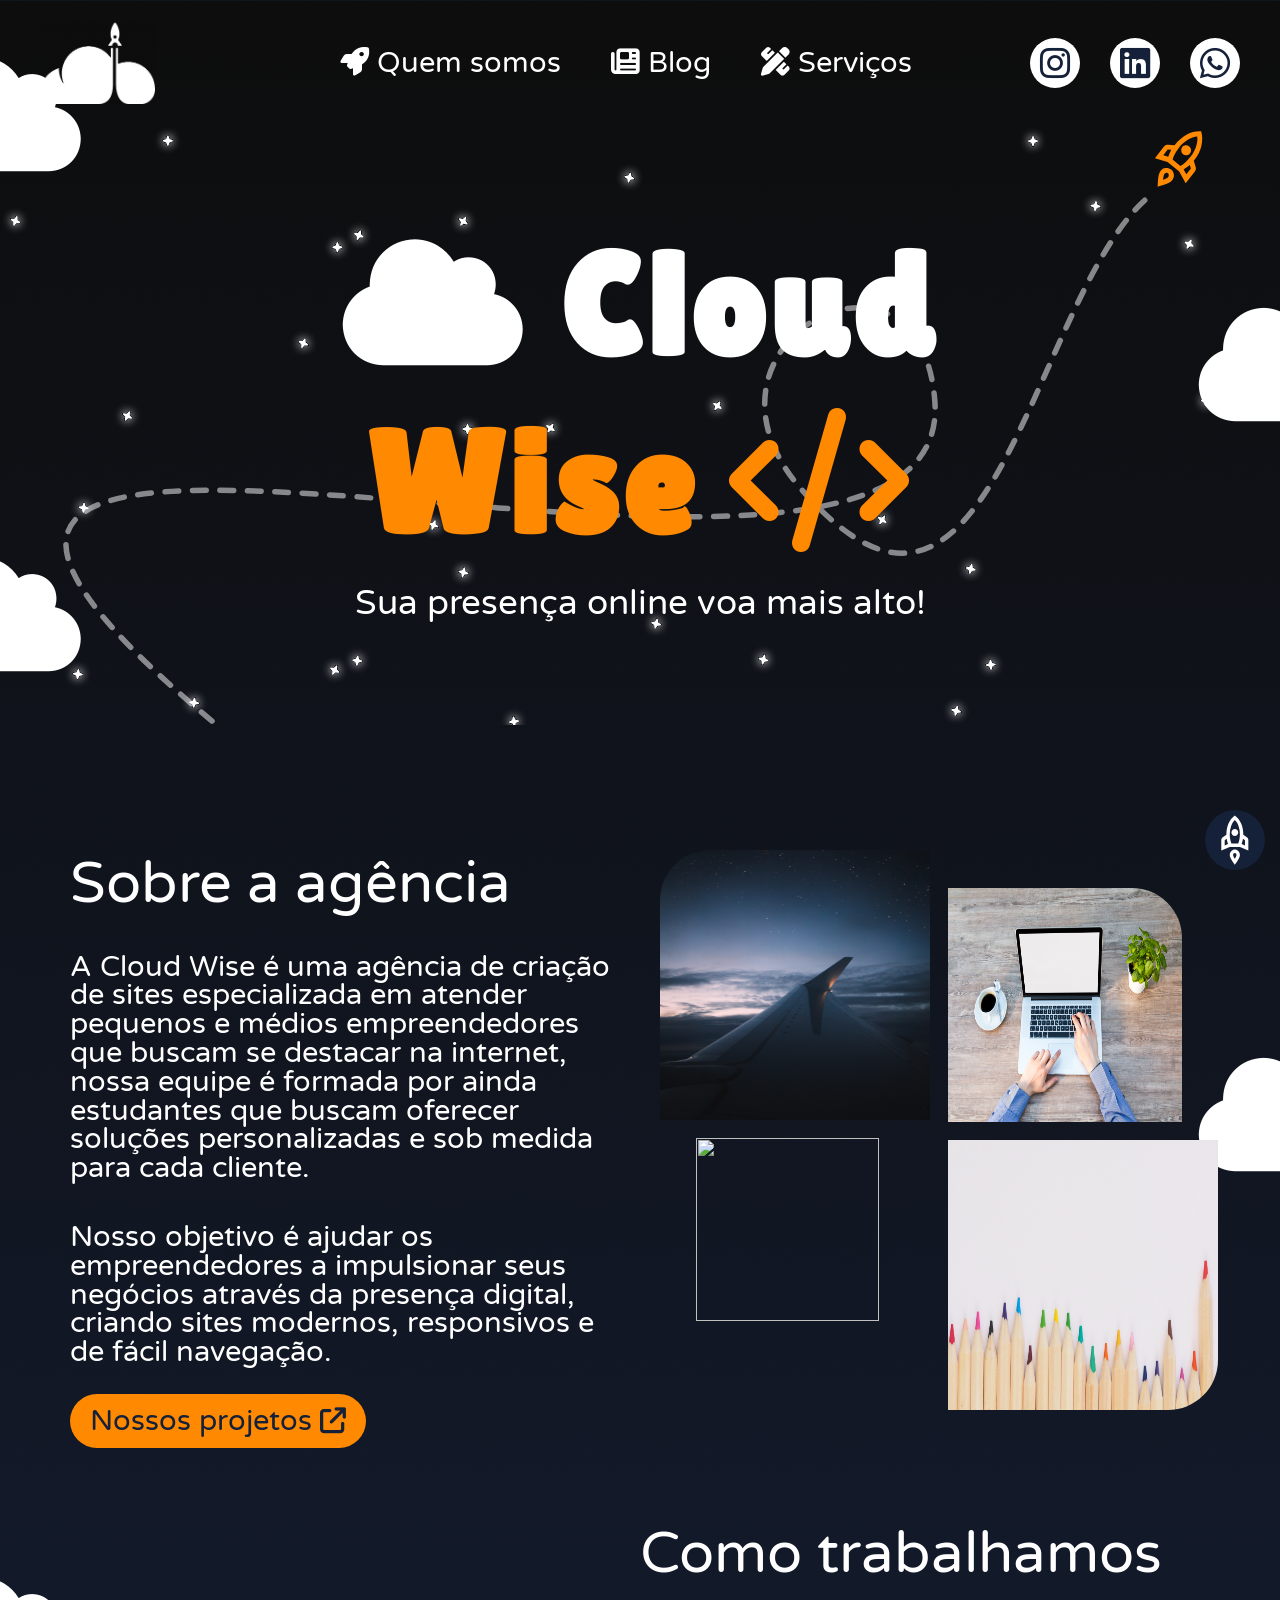
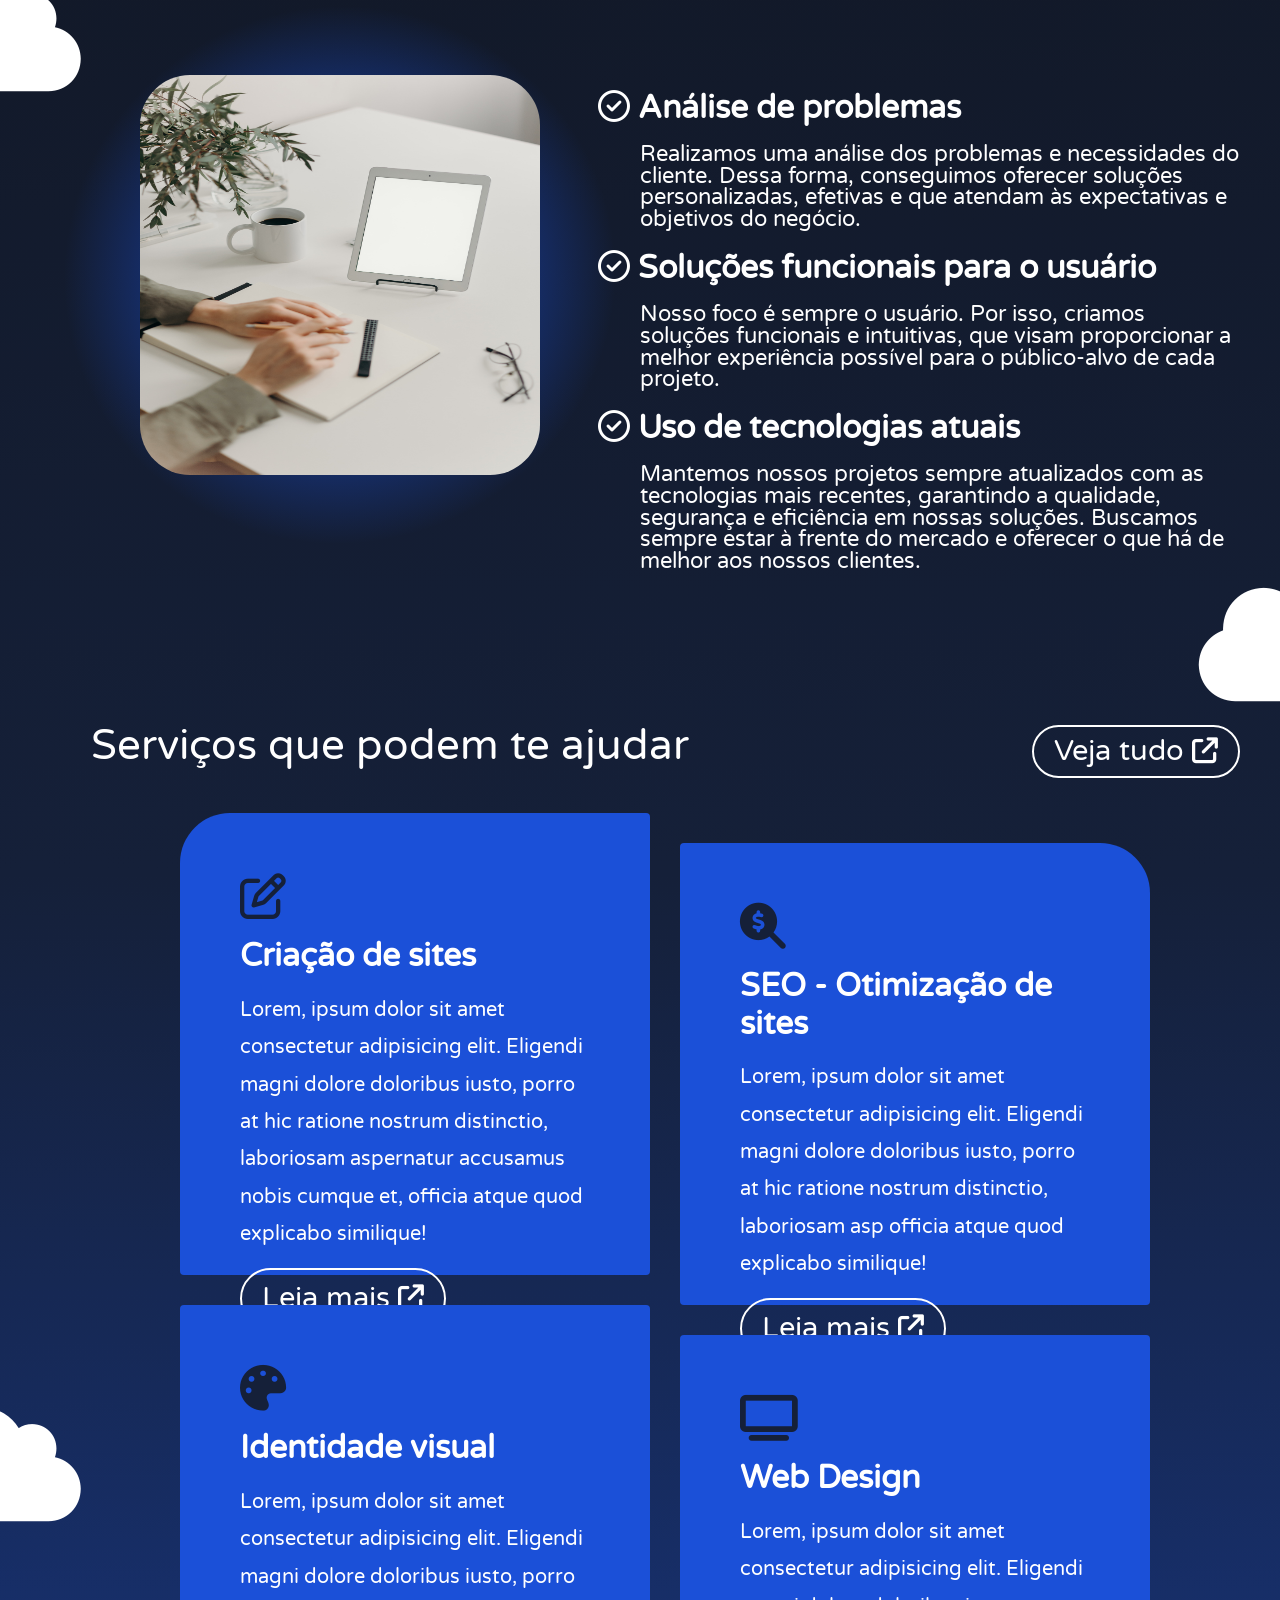
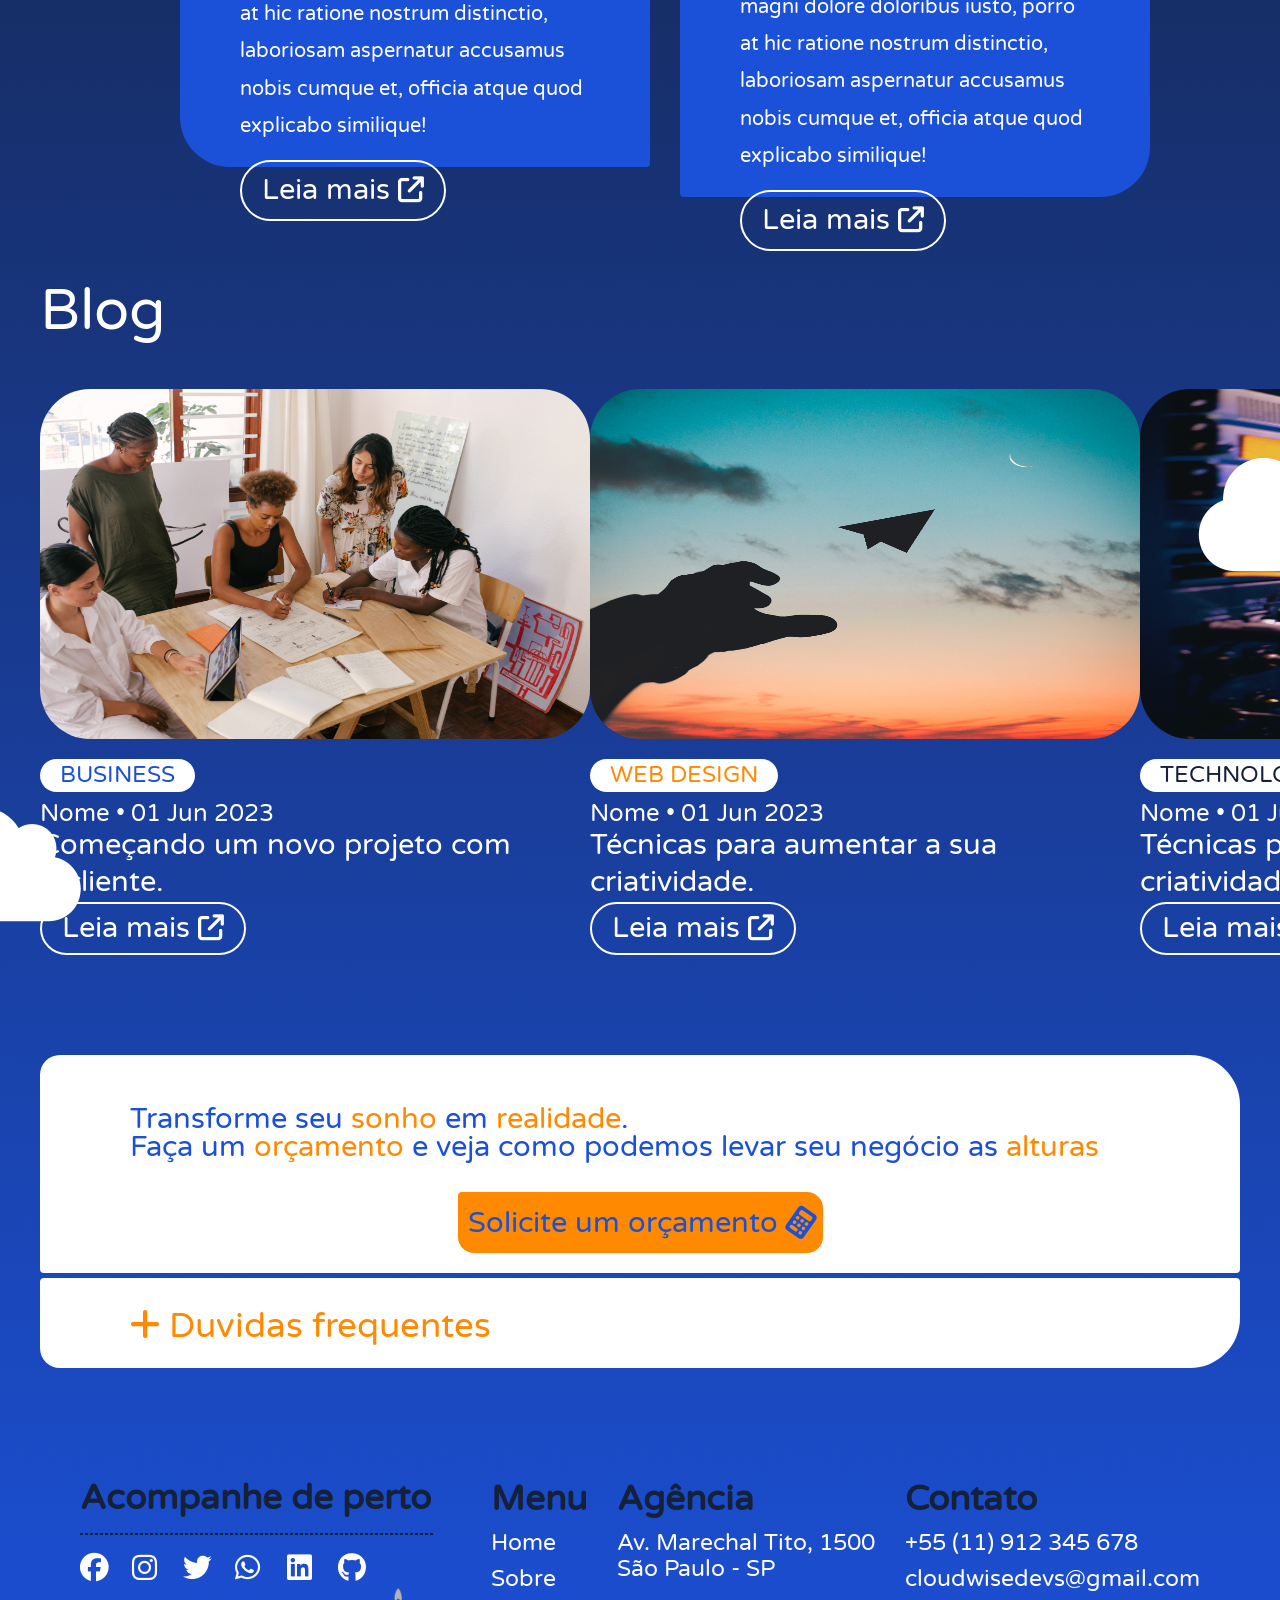
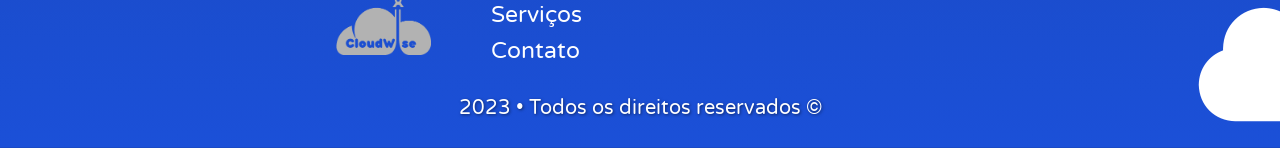
==== agencia-cloud-wise/index.html @ 3a7026c2 "finalizando detalhes 769" ====
<!DOCTYPE html>
<html lang="pt-BR">

<head>
    <meta charset="UTF-8">
    <meta http-equiv="X-UA-Compatible" content="IE=edge">
    <meta name="viewport" content="width=device-width, initial-scale=1.0">
    <!-- STYLES -->
    <link rel="stylesheet" href="styles/reset.css">
    <link rel="stylesheet" href="styles/style.css">
    <!-- ICONS -->
    <link rel="stylesheet" href="https://cdnjs.cloudflare.com/ajax/libs/font-awesome/6.4.0/css/all.min.css"
        integrity="sha512-iecdLmaskl7CVkqkXNQ/ZH/XLlvWZOJyj7Yy7tcenmpD1ypASozpmT/E0iPtmFIB46ZmdtAc9eNBvH0H/ZpiBw=="
        crossorigin="anonymous" referrerpolicy="no-referrer" />

    <!-- SLICK -->
    <script src="https://cdnjs.cloudflare.com/ajax/libs/jquery/3.7.0/jquery.min.js"
        integrity="sha512-3gJwYpMe3QewGELv8k/BX9vcqhryRdzRMxVfq6ngyWXwo03GFEzjsUm8Q7RZcHPHksttq7/GFoxjCVUjkjvPdw=="
        crossorigin="anonymous" referrerpolicy="no-referrer"></script>

    <script src="https://cdnjs.cloudflare.com/ajax/libs/slick-carousel/1.8.1/slick.min.js"
        integrity="sha512-XtmMtDEcNz2j7ekrtHvOVR4iwwaD6o/FUJe6+Zq+HgcCsk3kj4uSQQR8weQ2QVj1o0Pk6PwYLohm206ZzNfubg=="
        crossorigin="anonymous" referrerpolicy="no-referrer"></script>

    <link rel="stylesheet" href="https://cdnjs.cloudflare.com/ajax/libs/slick-carousel/1.8.1/slick-theme.min.css"
        integrity="sha512-17EgCFERpgZKcm0j0fEq1YCJuyAWdz9KUtv1EjVuaOz8pDnh/0nZxmU6BBXwaaxqoi9PQXnRWqlcDB027hgv9A=="
        crossorigin="anonymous" referrerpolicy="no-referrer" />

    <link rel="stylesheet" href="https://cdnjs.cloudflare.com/ajax/libs/slick-carousel/1.8.1/slick.min.css"
        integrity="sha512-yHknP1/AwR+yx26cB1y0cjvQUMvEa2PFzt1c9LlS4pRQ5NOTZFWbhBig+X9G9eYW/8m0/4OXNx8pxJ6z57x0dw=="
        crossorigin="anonymous" referrerpolicy="no-referrer" />
    <link rel="shortcut icon" href="../agencia-cloud-wise/assets/logos/favicon.ico" type="image/x-icon">
    <title>Cloud Wise</title>
</head>

<body>
    <header>
        <h1>
            <a href="index.html">Cloud Wise</a>
        </h1>
        <button class="btn-open">
            <i class="fa-solid fa-bars"></i>
        </button>
        <nav>
            <button class="btn-close">
                <i class="fa-solid fa-xmark"></i>
            </button>
            <ul class="categorias">
                <li><a href="#"><i class="fa-solid fa-rocket"></i> Quem somos</a></li>
                <li><a href="#"><i class="fa-solid fa-newspaper"></i> Blog</a></li>
                <li><a href="#"><i class="fa-solid fa-pen-ruler"></i> Serviços</a></li>
            </ul>
        <ul class="redes">
            <li><a href="#"><i class="fa-brands fa-instagram"></i></a></li>
            <li><a href="#"><i class="fa-brands fa-linkedin"></i></a></li>
            <li><a href="#"><i class="fa-brands fa-whatsapp"></i></a></li>
        </ul>
    </nav>

    </header>

    <main>
        <div class="nuvens">
            <i class="fa-solid fa-cloud nuvem_1"></i>
            <i class="fa-solid fa-cloud nuvem_2"></i>
            <i class="fa-solid fa-cloud nuvem_3"></i>
            <i class="fa-solid fa-cloud nuvem_4"></i>
            <i class="fa-solid fa-cloud nuvem_5"></i>
            <i class="fa-solid fa-cloud nuvem_6"></i>
            <i class="fa-solid fa-cloud nuvem_7"></i>
            <i class="fa-solid fa-cloud nuvem_8"></i>
            <i class="fa-solid fa-cloud nuvem_9"></i>
            <i class="fa-solid fa-cloud nuvem_10"></i>
        </div>

        <div class="banner-bg">
            <div class="trilha">
                <section class="banner">
                    <span class="cloud"><i class="fa-solid fa-cloud"></i> Cloud</span>
                    <span class="wise">Wise <i class="fa-solid fa-code"></i></span>
                    <p>Sua presença online voa mais alto!</p>
                </section>
            </div>
        </div>

        <section class="sobre">
            <div class="sobre__txt">
                <h2>Sobre a agência</h2>
                <p>
                    A Cloud Wise é uma agência de criação de sites especializada em atender pequenos e médios
                    empreendedores
                    que buscam se destacar na internet, nossa equipe é formada por ainda estudantes que buscam oferecer
                    soluções personalizadas e sob medida para cada cliente.
                </p>
                <p>
                    Nosso objetivo é ajudar os empreendedores a impulsionar seus negócios através da presença digital,
                    criando sites modernos, responsivos e de fácil navegação.
                </p>
                <a href="#" class="btn">Nossos projetos <i class="fa-solid fa-arrow-up-right-from-square"></i></a>
            </div>
            <div class="sobre__imgs">
                <img src="assets/img/sobre-1.jpg">
                <img src="assets/img/sobre-5.jpg">
                <img src="assets/img/sobre-3.jpg">
                <img src="assets/img/sobre-6.jpg">
            </div>
        </section>

        <section class="como">
            <div class="como__img">
                <img src="assets/img/como-1.jpg">
            </div>
            <div class="como__txt">
                <h2>Como trabalhamos</h2>
                <ul>
                    <li>
                        <h3><i class="fa-regular fa-circle-check"></i> Análise de problemas</h3>
                        <p>Realizamos uma análise dos problemas e necessidades do cliente. Dessa forma, conseguimos
                            oferecer soluções personalizadas, efetivas e que atendam às expectativas e objetivos do
                            negócio.</p>
                        </i>
                    </li>
                    <li>
                        <h3><i class="fa-regular fa-circle-check"></i> Soluções funcionais para o usuário</h3>
                        <p>Nosso foco é sempre o usuário. Por isso, criamos soluções funcionais e intuitivas, que visam
                            proporcionar a melhor experiência possível para o público-alvo de cada projeto.</p>
                    </li>
                    <li>
                        <h3><i class="fa-regular fa-circle-check"></i> Uso de tecnologias atuais</h3>
                        <p>
                            Mantemos nossos projetos sempre atualizados com as tecnologias mais recentes, garantindo a
                            qualidade, segurança e eficiência em nossas soluções. Buscamos sempre estar à frente do
                            mercado e oferecer o que há de melhor aos nossos clientes.
                        </p>
                    </li>
                </ul>
            </div>
        </section>

        <section class="servicos">
            <h2>Serviços que podem te ajudar</h2>
            <a href="#" class="btn-white svc-btn">Veja tudo <i class="fa-solid fa-arrow-up-right-from-square"></i></a>
            <div class="cards">
                <div class="card-1">
                    <span><i class="fa-regular fa-pen-to-square"></i></span>
                    <h3>Criação de sites</h3>
                    <p>Lorem, ipsum dolor sit amet consectetur adipisicing elit. Eligendi magni dolore doloribus iusto,
                        porro at hic ratione nostrum distinctio, laboriosam aspernatur accusamus nobis cumque et,
                        officia atque quod explicabo similique!</p>
                    <a href="#" class="btn-white">Leia mais <i class="fa-solid fa-arrow-up-right-from-square"></i></a>
                </div>
                <div class="card-2">
                    <span><i class="fa-solid fa-magnifying-glass-dollar"></i></span>
                    <h3>SEO - Otimização de sites</h3>
                    <p>Lorem, ipsum dolor sit amet consectetur adipisicing elit. Eligendi magni dolore doloribus iusto,
                        porro at hic ratione nostrum distinctio, laboriosam asp
                        officia atque quod explicabo similique!</p>
                    <a href="#" class="btn-white">Leia mais <i class="fa-solid fa-arrow-up-right-from-square"></i></a>
                </div>
                <div class="card-3">
                    <span><i class="fa-solid fa-palette"></i></span>
                    <h3>Identidade visual</h3>
                    <p>Lorem, ipsum dolor sit amet consectetur adipisicing elit. Eligendi magni dolore doloribus iusto,
                        porro at hic ratione nostrum distinctio, laboriosam aspernatur accusamus nobis cumque et,
                        officia atque quod explicabo similique!</p>
                    <a href="#" class="btn-white">Leia mais <i class="fa-solid fa-arrow-up-right-from-square"></i></a>
                </div>
                <div class="card-4">
                    <span><i class="fa-solid fa-tv"></i></span>
                    <h3>Web Design</h3>
                    <p>Lorem, ipsum dolor sit amet consectetur adipisicing elit. Eligendi magni dolore doloribus iusto,
                        porro at hic ratione nostrum distinctio, laboriosam aspernatur accusamus nobis cumque et,
                        officia atque quod explicabo similique!</p>
                    <a href="#" class="btn-white">Leia mais <i class="fa-solid fa-arrow-up-right-from-square"></i></a>
                </div>
            </div>
        </section>

        <section class="servicos__tab">
            <div class="heade-svc">
                <h2>Serviços que podem te ajudar</h2>
                <a href="#" class="btn-white svc-btn">Veja tudo <i class="fa-solid fa-arrow-up-right-from-square"></i></a>
            </div>
            <div class="cards__tab">
                <div class="card-1">
                    <span><i class="fa-regular fa-pen-to-square"></i></span>
                    <h3>Criação de sites</h3>
                    <p>Lorem, ipsum dolor sit amet consectetur adipisicing elit. Eligendi magni dolore doloribus iusto,
                        porro at hic ratione nostrum distinctio, laboriosam aspernatur accusamus nobis cumque et,
                        officia atque quod explicabo similique!</p>
                    <a href="#" class="btn-white">Leia mais <i class="fa-solid fa-arrow-up-right-from-square"></i></a>
                </div>
                <div class="card-2">
                    <span><i class="fa-solid fa-magnifying-glass-dollar"></i></span>
                    <h3>SEO - Otimização de sites</h3>
                    <p>Lorem, ipsum dolor sit amet consectetur adipisicing elit. Eligendi magni dolore doloribus iusto,
                        porro at hic ratione nostrum distinctio, laboriosam asp
                        officia atque quod explicabo similique!</p>
                    <a href="#" class="btn-white">Leia mais <i class="fa-solid fa-arrow-up-right-from-square"></i></a>
                </div>
                <div class="card-3">
                    <span><i class="fa-solid fa-palette"></i></span>
                    <h3>Identidade visual</h3>
                    <p>Lorem, ipsum dolor sit amet consectetur adipisicing elit. Eligendi magni dolore doloribus iusto,
                        porro at hic ratione nostrum distinctio, laboriosam aspernatur accusamus nobis cumque et,
                        officia atque quod explicabo similique!</p>
                    <a href="#" class="btn-white">Leia mais <i class="fa-solid fa-arrow-up-right-from-square"></i></a>
                </div>
                <div class="card-4">
                    <span><i class="fa-solid fa-tv"></i></span>
                    <h3>Web Design</h3>
                    <p>Lorem, ipsum dolor sit amet consectetur adipisicing elit. Eligendi magni dolore doloribus iusto,
                        porro at hic ratione nostrum distinctio, laboriosam aspernatur accusamus nobis cumque et,
                        officia atque quod explicabo similique!</p>
                    <a href="#" class="btn-white">Leia mais <i class="fa-solid fa-arrow-up-right-from-square"></i></a>
                </div>
            </div>
        </section> 

        <section class="blog">
            <h2>Blog</h2>
            <div class="blogs">
                <div class="blog-1">
                    <img src="assets/img/blog-1-briefing.jpg">
                    <span class="blog__tag">Business</span>
                    <h3>Nome &#x2022; 01 Jun 2023</h3>
                    <p>Começando um novo projeto com o cliente.</p>
                    <a href="#" class="btn-white">Leia mais <i class="fa-solid fa-arrow-up-right-from-square"></i></a>
                </div>
                <div class="blog-2">
                    <img src="assets/img/blog-2-criatividade.jpg">
                    <span class="blog__tag">Web Design</span>
                    <h3>Nome &#x2022; 01 Jun 2023</h3>
                    <p>Técnicas para aumentar a sua criatividade.</p>
                    <a href="#" class="btn-white">Leia mais <i class="fa-solid fa-arrow-up-right-from-square"></i></a>
                </div>
                <div class="blog-3">
                    <img src="assets/img/blog-3-servidores.jpg">
                    <span class="blog__tag">Technology</span>
                    <h3>Nome &#x2022; 01 Jun 2023</h3>
                    <p>Técnicas para aumentar a sua criatividade.</p>
                    <a href="#" class="btn-white">Leia mais <i class="fa-solid fa-arrow-up-right-from-square"></i></a>
                </div>
            </div>
        </section>

        <section class="orcamento">
            <p>
                Transforme seu <strong>sonho</strong> em <strong>realidade</strong>.
                <br>
                Faça um <strong>orçamento</strong> e veja como podemos levar seu negócio as <strong>alturas</strong>
            </p>
            <a href="#">Solicite um orçamento <i class="fa-solid fa-calculator"></i></a>
        </section>

        <section class="duvidas">
            <p><i class="fa-solid fa-plus"></i> Duvidas frequentes</p>
        </section>

        <div class="voltar" onclick="window.scroll(0, 0)">
            <img src="assets/itens/rkt.svg" alt="voltar ao inicio">
        </div>
    </main>

    <footer>
        <div class="rodape">
            <div class="acompanhe">
                <h2>Acompanhe de perto</h2>
                <hr>
                <ul>
                    <li><a href="#"><i class="fa-brands fa-facebook"></i></a></li>
                    <li><a href="#"><i class="fa-brands fa-instagram"></i></a></li>
                    <li><a href="#"><i class="fa-brands fa-twitter"></i></a></li>
                    <li><a href="#"><i class="fa-brands fa-whatsapp"></i></a></li>
                    <li><a href="#"><i class="fa-brands fa-linkedin"></i></a></li>
                    <li><a href="#"><i class="fa-brands fa-github"></i></a></li>
                </ul>
                <img src="assets/logos/logo-branco.png" alt="Cloud Wise">
            </div>
            <div class="menu">
                <ul>
                    <h3>Menu</h3>
                    <li><a href="#">Home</a></li>
                    <li><a href="#">Sobre</a></li>
                    <li><a href="#">Serviços</a></li>
                    <li><a href="#">Contato</a></li>
                </ul>
                <ul>
                    <h3>Agência</h3>
                    <address>
                        <a href="https://goo.gl/maps/nWsuFA5Y4YdWxJb57?coh=178573&entry=tt" target="_blank">
                            Av. Marechal Tito, 1500
                            <br>
                            São Paulo - SP
                        </a>
                    </address>
                </ul>
                <ul>
                    <h3>Contato</h3>
                    <a href="#" target="_blank">+55 (11) 912 345 678</a>
                    <a href="#" target="_blank">cloudwisedevs@gmail.com</a>
                </ul>
            </div>
        </div>

        <div class="direito">
            <p>2023 &#x2022; Todos os direitos reservados &COPY;</p>
        </div>
    </footer>
    <script src="js/script.js"></script>
</body>

</html>
---- agencia-cloud-wise/styles/style.css ----
@import url("https://fonts.googleapis.com/css2?family=Lilita+One&family=Varela+Round&display=swap");
:root {
  --azul-1: #1B50D8;
  --azul-2: #152039;
  --laranja-1: #FF8900;
  --preto-1: #0D0D0D;
  --preto-2: #171717;
  --branco-1: #FFFFFF;
  --branco-2: #F2F2F2;
  --destaque: "Lilita One", cursive;
  --padrao: "Varela Round", sans-serif;
  --size: 1.8rem;
  --suave: .5s ease;
}

@-webkit-keyframes pulse {
  50% {
    background-color: var(--laranja-1);
  }
}

@keyframes pulse {
  50% {
    background-color: var(--laranja-1);
  }
}
@-webkit-keyframes wiggle {
  0%, 80%, 100% {
    transform: rotate(35deg);
  }
  85% {
    transform: rotate(45deg);
  }
  95% {
    transform: rotate(25deg);
  }
}
@keyframes wiggle {
  0%, 80%, 100% {
    transform: rotate(35deg);
  }
  85% {
    transform: rotate(45deg);
  }
  95% {
    transform: rotate(25deg);
  }
}
@-webkit-keyframes pisca {
  50% {
    color: white;
  }
}
@keyframes pisca {
  50% {
    color: white;
  }
}
@-webkit-keyframes pisca2 {
  50% {
    color: var(--laranja-1);
    font-size: calc(var(--size) * 1.1);
    text-shadow: 0 0 4px rgba(0, 0, 0, 0.5);
  }
}
@keyframes pisca2 {
  50% {
    color: var(--laranja-1);
    font-size: calc(var(--size) * 1.1);
    text-shadow: 0 0 4px rgba(0, 0, 0, 0.5);
  }
}
@-webkit-keyframes float {
  0%, 100% {
    transform: translateY(3%);
  }
  50% {
    transform: translateY(-3%);
  }
}
@keyframes float {
  0%, 100% {
    transform: translateY(3%);
  }
  50% {
    transform: translateY(-3%);
  }
}
html {
  scroll-behavior: smooth;
}

body {
  background: linear-gradient(to bottom, var(--preto-1), var(--azul-2), var(--azul-1));
  color: var(--branco-1);
  font-size: var(--size);
  font-family: var(--padrao);
  cursor: default;
  overflow-x: hidden;
}

body::-webkit-scrollbar {
  width: 8px;
}

body::-webkit-scrollbar-track {
  background: linear-gradient(to bottom, var(--preto-2), var(--azul-2), var(--azul-1));
}

body::-webkit-scrollbar-thumb {
  background: var(--laranja-1);
  border-radius: 16px;
}

.btn {
  background-color: var(--laranja-1);
  border-radius: 34px;
  padding: 10px 20px;
  text-decoration: none;
  color: var(--azul-2);
  transition: var(--suave);
}
.btn:hover {
  text-shadow: 1px 1px 3px rgba(0, 0, 0, 0.5);
}
.btn i {
  font-size: calc(var(--size) * 0.9);
}

.btn-white {
  background: transparent;
  border-radius: 34px;
  padding: 10px 20px;
  color: var(--branco-1);
  text-decoration: none;
  transition: var(--suave);
  border: 2px solid var(--branco-1);
}
.btn-white:hover {
  text-shadow: 1px 1px 3px rgba(0, 0, 0, 0.5);
  background-color: var(--laranja-1);
  color: var(--azul-2);
  border-color: var(--laranja-1);
}
.btn-white i {
  font-size: calc(var(--size) * 0.9);
}

.btn-open,
.btn-close {
  display: none;
  height: 50px;
  width: 50px;
  background: none;
  border: none;
  transition: var(--suave);
}
.btn-open:hover i,
.btn-close:hover i {
  filter: brightness(120%);
  cursor: pointer;
}
.btn-open i,
.btn-close i {
  font-size: calc(var(--size) * 1.5);
  color: var(--laranja-1);
}

h2 {
  position: relative;
  text-decoration: none;
  font-size: calc(var(--size) * 2);
  align-self: flex-start;
}
h2::before {
  content: "";
  position: absolute;
  width: 100%;
  height: 4px;
  bottom: -10px;
  background-color: currentColor;
  visibility: hidden;
  transform: scaleX(0);
  transition: transform 300ms cubic-bezier(0.57, -0.02, 0.31, 0.71);
}
h2:hover:before {
  visibility: visible;
  transform: scaleX(1);
  transform-origin: left;
  color: currentColor;
}

section {
  margin: 100px auto;
}

header {
  max-width: 1200px;
  margin: auto;
  display: flex;
  justify-content: space-between;
  align-items: center;
  margin: 20px auto;
  height: 85px;
}
header input {
  display: none;
}
header h1 {
  background: url(../assets/logos/logo-vazio.png) no-repeat center center;
  background-size: contain;
  height: 85px;
  width: 115px;
  display: flex;
  align-items: center;
  justify-content: center;
  font-size: calc(var(--size) * 1.2);
}
header h1 a {
  color: transparent;
}
header nav {
  display: flex;
  justify-content: space-between;
  width: 75%;
}
header .categorias {
  display: flex;
  align-items: center;
  gap: 50px;
}
header .categorias a {
  position: relative;
  color: white;
  text-decoration: none;
}
header .categorias a:hover > .fa-solid {
  color: var(--laranja-1);
}
header .categorias a::before {
  content: "";
  position: absolute;
  width: 120%;
  height: 4px;
  bottom: -10px;
  left: -10%;
  background-color: var(--laranja-1);
  visibility: hidden;
  transform: scaleX(0);
  transition: transform 300ms cubic-bezier(0.57, -0.02, 0.31, 0.71);
}
header .categorias a:hover:before {
  visibility: visible;
  transform: scaleX(1);
  transform-origin: left;
  color: currentColor;
}
header .categorias a i {
  transition: 0.3s ease;
}
header .redes {
  display: flex;
  align-items: center;
  gap: 30px;
}
header .redes li {
  background-color: var(--branco-1);
  height: 50px;
  width: 50px;
  display: grid;
  place-items: center;
  border-radius: 50%;
  cursor: pointer;
}
header .redes li:hover i {
  color: var(--laranja-1);
  text-shadow: 2px 2px 4px rgba(0, 0, 0, 0.8);
}
header .redes li i {
  color: var(--azul-2);
  font-size: calc(var(--size) * 1.2);
  transition: 0.3s ease;
  margin-top: 2px;
}
header .redes li:nth-child(3) {
  -webkit-animation: pulse 2.5s infinite;
          animation: pulse 2.5s infinite;
}
header .redes li:nth-child(3):hover {
  -webkit-animation: none;
          animation: none;
  background-color: var(--laranja-1);
}
header .redes li:nth-child(3):hover i {
  color: var(--azul-1);
}

main .nuvens i {
  font-size: calc(var(--size) * 4.5);
  position: absolute;
  transition: 0.3s ease;
  transform: translateX(-50%);
}
main .nuvens i:hover {
  text-shadow: 0 0 10px white;
}
main .nuvens .nuvem_1 {
  left: 0%;
  top: 50px;
}
main .nuvens .nuvem_2 {
  left: 100%;
  top: 300px;
}
main .nuvens .nuvem_3 {
  left: 0%;
  top: 550px;
}
main .nuvens .nuvem_4 {
  left: 100%;
  top: 1050px;
}
main .nuvens .nuvem_5 {
  left: 0%;
  top: 1570px;
}
main .nuvens .nuvem_6 {
  left: 100%;
  top: 2180px;
}
main .nuvens .nuvem_7 {
  left: 0%;
  top: 3000px;
}
main .nuvens .nuvem_8 {
  left: 100%;
  top: 3650px;
}
main .nuvens .nuvem_9 {
  left: 0%;
  top: 4000px;
}
main .nuvens .nuvem_10 {
  left: 100%;
  top: 4800px;
}
main .banner-bg {
  z-index: 1;
  background: url(../assets/itens/estrelas.svg) repeat;
  background-size: contain 100vw;
}
main .banner-bg .trilha {
  background: url(../assets/itens/trilha.svg) no-repeat;
  background-size: 100% 100%;
  background-position: -6px;
}
main .banner-bg .trilha .banner {
  display: flex;
  flex-direction: column;
  justify-content: center;
  align-items: center;
  cursor: default;
  height: 600px;
  margin: auto;
}
main .banner-bg .trilha .banner .cloud {
  color: var(--branco-1);
}
main .banner-bg .trilha .banner .cloud i {
  transition: 0.3s ease;
}
main .banner-bg .trilha .banner .cloud i:hover {
  text-shadow: 0 0 10px white;
}
main .banner-bg .trilha .banner .wise {
  color: var(--laranja-1);
  margin: 30px auto;
}
main .banner-bg .trilha .banner span {
  font-size: calc(var(--size) * 5);
  font-weight: 900;
  font-family: var(--destaque);
  letter-spacing: 5px;
}
main .banner-bg .trilha .banner p {
  font-size: calc(var(--size) * 1.2);
}
main .sobre {
  max-width: 1200px;
  display: grid;
  grid-template-columns: repeat(2, 50%);
  grid-template-rows: 600px;
}
main .sobre .sobre__txt {
  padding: 30px;
  cursor: default;
}
main .sobre .sobre__txt p {
  margin: 40px auto;
}
main .sobre .sobre__imgs {
  display: grid;
  grid-template-columns: repeat(2, 50%);
  grid-template-rows: repeat(2, 50%);
}
main .sobre .sobre__imgs img {
  margin: auto;
}
main .sobre .sobre__imgs img:nth-child(1) {
  border-radius: 50px 0 0 0;
  width: 90%;
  height: 90%;
  transform: translate(5px, 10px);
}
main .sobre .sobre__imgs img:nth-child(2) {
  border-radius: 0 50px 0 0;
  width: 78%;
  height: 78%;
  transform: translate(-25px, 30px);
}
main .sobre .sobre__imgs img:nth-child(3) {
  border-radius: 0 0 0 50px;
  width: 78%;
  height: 78%;
  transform: translate(23px, -20px);
}
main .sobre .sobre__imgs img:nth-child(4) {
  border-radius: 0 0 50px 0;
  width: 90%;
  height: 90%;
  transform: translate(-7px, 0);
}
main .como {
  max-width: 1200px;
  display: grid;
  grid-template-columns: repeat(2, 50%);
  grid-template-rows: 700px;
}
main .como .como__img {
  display: grid;
  place-items: center;
  background: url(../assets/itens/sombra.svg) no-repeat;
  background-size: 100% 100%;
  background-position: -20% 50%;
}
main .como .como__img img {
  border-radius: 50px;
  width: 400px;
  height: 400px;
}
main .como .como__txt {
  display: grid;
  align-items: flex-end;
}
main .como .como__txt ul {
  margin: auto;
}
main .como .como__txt li:hover i {
  color: var(--laranja-1);
}
main .como .como__txt h3 {
  font-weight: bold;
  font-size: calc(var(--size) * 1.1);
  transform: translateX(-7%);
  margin-top: 10px;
}
main .como .como__txt h3 i {
  transition: var(--suave);
}
main .como .como__txt p {
  margin: 20px auto;
  font-size: calc(var(--size) * 0.75);
}
main .servicos {
  max-width: 1200px;
  margin: auto;
  display: grid;
  place-items: center;
  gap: 50px;
  grid-template-columns: repeat(2, 50%);
  grid-template-rows: repeat(2, auto);
  grid-template-areas: "h2 btn" "cards cards";
}
main .servicos h2 {
  font-size: calc(var(--size) * 1.47);
  grid-area: h2;
  transform: translateX(50px);
}
main .servicos .svc-btn {
  grid-area: btn;
  place-self: end;
  align-self: center;
  transform: translateX(-50px);
}
main .servicos .btn-white {
  align-self: flex-start;
}
main .servicos .cards {
  display: grid;
  grid-area: cards;
  grid-template-areas: "card1 card2" "card3 card4";
  gap: 30px;
}
main .servicos .cards div {
  height: 38vh;
  width: 350px;
  padding: 60px;
  background: var(--azul-1);
  display: flex;
  flex-direction: column;
  justify-content: space-evenly;
  align-items: flex-start;
  gap: 15px;
  line-height: calc(var(--size) * 1.3);
  -webkit-animation: float 9s ease infinite;
          animation: float 9s ease infinite;
}
main .servicos .cards div:hover {
  -webkit-animation-play-state: paused;
          animation-play-state: paused;
}
main .servicos .cards div:hover > span i {
  color: var(--laranja-1);
}
main .servicos .cards div:hover > .btn-white {
  background-color: var(--laranja-1);
  color: var(--azul-2);
  border-color: var(--laranja-1);
}
main .servicos .cards div span i {
  color: var(--azul-2);
  font-size: calc(var(--size) * 1.6);
  transition: var(--suave);
}
main .servicos .cards div h3 {
  font-size: calc(var(--size) * 1.1);
  font-weight: bold;
}
main .servicos .cards div p {
  font-size: calc(var(--size) * 0.7);
}
main .servicos .cards .card-1 {
  grid-area: card1;
  border-radius: 50px 4px 4px 4px;
  transform: translateY(-15px);
  -webkit-animation-delay: 0.2s;
          animation-delay: 0.2s;
}
main .servicos .cards .card-2 {
  grid-area: card2;
  border-radius: 4px 50px 4px 4px;
  transform: translateY(15px);
  -webkit-animation-delay: 0.5s;
          animation-delay: 0.5s;
}
main .servicos .cards .card-3 {
  grid-area: card3;
  border-radius: 4px 4px 4px 50px;
  transform: translateY(-15px);
  -webkit-animation-delay: 0s;
          animation-delay: 0s;
}
main .servicos .cards .card-4 {
  grid-area: card4;
  border-radius: 4px 4px 50px 4px;
  transform: translateY(15px);
  -webkit-animation-delay: 0.8s;
          animation-delay: 0.8s;
}
main .servicos__tab {
  display: none;
}
main .blog {
  max-width: 1200px;
  display: flex;
  flex-direction: column;
  justify-content: space-between;
}
main .blog h2 {
  margin-bottom: 50px;
}
main .blog h2:before {
  bottom: -10px;
  width: 100%;
}
main .blog .blogs {
  width: auto;
  max-width: 1200px;
  display: flex;
  flex-direction: row;
  justify-content: space-around;
}
main .blog .blogs div img {
  border-radius: 50px;
  width: 550px;
  height: 350px;
  margin-bottom: 20px;
}
main .blog .blogs div .blog__tag {
  background-color: var(--branco-1);
  border-radius: 34px;
  padding: 5px 20px;
  width: -webkit-max-content;
  width: -moz-max-content;
  width: max-content;
  text-align: center;
  font-size: calc(var(--size) * 0.8);
  text-transform: uppercase;
  display: block;
  margin-bottom: 10px;
}
main .blog .blogs div h3 {
  font-size: calc(var(--size) * 0.85);
}
main .blog .blogs div p {
  width: 90%;
  line-height: calc(var(--size) * 1.3);
  display: block;
}
main .blog .blogs div a {
  align-self: flex-start;
}
main .blog .blog-1,
main .blog .blog-2,
main .blog .blog-3,
main .blog .blog-4,
main .blog .blog-5 {
  width: 100%;
  display: flex;
  flex-direction: column;
  justify-content: space-evenly;
}
main .blog .blog-1 .blog__tag {
  color: var(--azul-1);
}
main .blog .blog-2 .blog__tag {
  color: var(--laranja-1);
}
main .blog .blog-3 .blog__tag {
  color: var(--azul-2);
}
main .blog .slick-arrow {
  top: 32%;
}
main .blog .slick-arrow::before {
  display: block;
  color: var(--laranja-1);
  transform: translateX(-25px);
}
main .blog .slick-slide:hover a {
  background-color: var(--laranja-1);
  color: var(--azul-2);
  border-color: var(--laranja-1);
}
main .orcamento {
  max-width: 1200px;
  background-color: var(--branco-1);
  border-radius: 20px 50px 4px 4px;
  display: flex;
  flex-direction: column;
  align-items: center;
  padding: 20px 0;
  margin-bottom: 5px;
}
main .orcamento strong {
  color: var(--laranja-1);
}
main .orcamento p {
  color: var(--azul-1);
  width: 85%;
  padding: 30px 0;
  margin: auto;
}
main .orcamento a {
  background-color: var(--laranja-1);
  color: var(--azul-1);
  padding: 15px 10px;
  margin: auto;
  text-decoration: none;
  border-radius: 4px 16px 16px 16px;
  transition: var(--suave);
}
main .orcamento a:hover {
  text-shadow: 1px 1px 3px rgba(0, 0, 0, 0.5);
}
main .orcamento a:hover > i {
  -webkit-animation: pisca 1.5s ease;
          animation: pisca 1.5s ease;
}
main .orcamento a i {
  transform: rotate(35deg);
  padding-left: 5px;
  -webkit-animation: wiggle 2.5s infinite;
          animation: wiggle 2.5s infinite;
}
main .duvidas {
  max-width: 1200px;
  background-color: var(--branco-1);
  border-radius: 4px 4px 50px 20px;
  padding: 20px 0;
  margin-top: 5px;
  display: flex;
  justify-content: flex-start;
  align-items: center;
  height: 50px;
}
main .duvidas p {
  color: var(--laranja-1);
  font-size: calc(var(--size) * 1.2);
  line-height: calc(var(--size) * 2);
  cursor: pointer;
  transition: var(--suave);
  width: 85%;
  margin: auto;
}
main .duvidas p:hover {
  text-shadow: 1px 1px 3px rgba(0, 0, 0, 0.5);
}
main .duvidas p i {
  font-weight: bolder;
  font-size: calc(var(--size) * 1.2);
}
main .voltar {
  position: fixed;
  right: 15px;
  bottom: 30px;
  display: flex;
  align-items: center;
  justify-content: center;
  padding: 10px;
  height: 40px;
  width: 40px;
  border-radius: 50%;
  background: var(--azul-2);
  transition: var(--suave);
  cursor: pointer;
}
main .voltar:hover {
  background: var(--laranja-1);
  box-shadow: 0 0 10px black;
}
main .voltar img {
  height: 50px;
}

footer .rodape {
  max-width: 1200px;
  margin: auto;
  display: flex;
  align-items: center;
  justify-content: space-evenly;
  gap: 20px;
  height: 200px;
}
footer .rodape .acompanhe {
  display: flex;
  flex-direction: column;
  height: 180px;
  justify-content: space-evenly;
}
footer .rodape .acompanhe:hover .fa-facebook {
  -webkit-animation: pisca2 0.7s ease normal;
          animation: pisca2 0.7s ease normal;
  -webkit-animation-delay: 0s;
          animation-delay: 0s;
}
footer .rodape .acompanhe:hover .fa-instagram {
  -webkit-animation: pisca2 0.7s ease normal;
          animation: pisca2 0.7s ease normal;
  -webkit-animation-delay: 0.5s;
          animation-delay: 0.5s;
}
footer .rodape .acompanhe:hover .fa-twitter {
  -webkit-animation: pisca2 0.7s ease normal;
          animation: pisca2 0.7s ease normal;
  -webkit-animation-delay: 1s;
          animation-delay: 1s;
}
footer .rodape .acompanhe:hover .fa-whatsapp {
  -webkit-animation: pisca2 0.7s ease normal;
          animation: pisca2 0.7s ease normal;
  -webkit-animation-delay: 1.5s;
          animation-delay: 1.5s;
}
footer .rodape .acompanhe:hover .fa-linkedin {
  -webkit-animation: pisca2 0.7s ease normal;
          animation: pisca2 0.7s ease normal;
  -webkit-animation-delay: 2s;
          animation-delay: 2s;
}
footer .rodape .acompanhe:hover .fa-github {
  -webkit-animation: pisca2 0.7s ease normal;
          animation: pisca2 0.7s ease normal;
  -webkit-animation-delay: 2.5s;
          animation-delay: 2.5s;
}
footer .rodape .acompanhe:hover img {
  filter: brightness(100%);
}
footer .rodape .acompanhe h2 {
  font-size: calc(var(--size) * 1.2);
  color: var(--azul-2);
  cursor: pointer;
  font-weight: bold;
  transition: var(--suave);
}
footer .rodape .acompanhe h2:hover {
  text-shadow: 1px 1px 3px rgba(255, 255, 255, 0.5);
}
footer .rodape .acompanhe h2:hover::before {
  visibility: hidden;
}
footer .rodape .acompanhe hr {
  border: 1px dashed var(--azul-2);
  width: 100%;
}
footer .rodape .acompanhe ul {
  display: flex;
  align-items: center;
  justify-content: flex-start;
  gap: 20px;
  height: calc(var(--size) * 1.1);
}
footer .rodape .acompanhe ul li {
  width: calc(var(--size) * 1.1);
}
footer .rodape .acompanhe ul li a {
  color: var(--branco-1);
  transition: var(--suave);
}
footer .rodape .acompanhe ul li a:hover {
  color: var(--azul-2);
  text-shadow: 1px 1px 3px rgba(0, 0, 0, 0.5);
}
footer .rodape .acompanhe img {
  width: 95px;
  align-self: flex-end;
  filter: brightness(70%);
  transition: var(--suave);
}
footer .rodape .menu {
  display: flex;
  align-items: flex-start;
  justify-content: space-evenly;
  gap: 30px;
}
footer .rodape .menu ul {
  display: flex;
  flex-direction: column;
  gap: 10px;
  font-size: calc(var(--size) * 0.8);
  line-height: calc(var(--size) * 0.9);
  height: 180px;
}
footer .rodape .menu ul h3 {
  font-size: calc(var(--size) * 1.2);
  color: var(--azul-2);
  font-weight: bold;
  line-height: calc(var(--size) * 1.5);
}
footer .rodape .menu ul a {
  color: var(--branco-1);
  text-decoration: none;
  position: relative;
}
footer .rodape .menu ul a::before {
  content: "";
  position: absolute;
  width: 100%;
  height: 2px;
  bottom: -3px;
  background-color: var(--azul-2);
  visibility: hidden;
  transform: scaleX(0);
  transition: transform 300ms cubic-bezier(0.57, -0.02, 0.31, 0.71);
}
footer .rodape .menu ul a:hover:before {
  visibility: visible;
  transform: scaleX(1);
  transform-origin: left;
  color: currentColor;
}
footer .direito {
  max-width: 1200px;
  margin: 30px auto;
  display: flex;
  justify-content: center;
  align-items: baseline;
  text-shadow: 1px 1px 3px rgba(0, 0, 0, 0.5);
  font-size: calc(var(--size) * 0.7);
}

@media screen and (max-width: 769px) {
  body {
    overflow-x: hidden;
  }
  header {
    max-width: 769px;
    width: 90%;
  }
  header h1 {
    display: block;
    margin: auto;
    transform: translateX(50%)-50%;
  }
  header .btn-open,
header .btn-close {
    display: block;
  }
  header nav {
    display: flex;
    align-items: center;
    position: fixed;
    flex-flow: column wrap;
    justify-content: center;
    align-items: center;
    gap: 5%;
    top: 0;
    right: -100%;
    height: 100%;
    width: 50%;
    background: var(--azul-2);
    z-index: 1;
    transition: var(--suave);
  }
  header nav .categorias {
    flex-direction: column;
    justify-content: space-evenly;
    height: 50%;
  }
  header .ativo {
    right: 0px;
  }
  main {
    max-width: 769px;
    width: 90%;
    margin: auto;
  }
  main section {
    margin: 50px auto;
  }
  main .nuvens {
    max-width: 769px;
    width: 100%;
    display: flex;
  }
  main .nuvens i {
    font-size: calc(var(--size) * 3);
    position: absolute;
    transition: 0.3s ease;
  }
  main .nuvens i:hover {
    text-shadow: 0 0 10px white;
  }
  main .nuvens .nuvem_1 {
    left: 7.5%;
    top: 50px;
  }
  main .nuvens .nuvem_2 {
    left: 92%;
    top: 250px;
  }
  main .nuvens .nuvem_3 {
    left: 7.5%;
    top: 500px;
  }
  main .nuvens .nuvem_4 {
    left: 92%;
    top: 1050px;
  }
  main .nuvens .nuvem_5 {
    left: 7.5%;
    top: 1800px;
  }
  main .nuvens .nuvem_6 {
    left: 92%;
    top: 2180px;
  }
  main .nuvens .nuvem_7 {
    left: 7.5%;
    top: 2800px;
  }
  main .nuvens .nuvem_8 {
    left: 92%;
    top: 3570px;
  }
  main .nuvens .nuvem_9 {
    left: 7.5%;
    top: 3900px;
  }
  main .nuvens .nuvem_10 {
    left: 92%;
    top: 4700px;
  }
  main .trilha {
    background-position: 0px, -5px !important;
  }
  main .trilha .banner {
    height: auto !important;
  }
  main .sobre {
    max-width: 769px;
    display: flex;
    flex-flow: column wrap;
    justify-content: center;
    align-items: center;
  }
  main .sobre .sobre__imgs {
    display: grid;
    grid-template-columns: repeat(2, 50%);
    grid-template-rows: repeat(2, 50%);
  }
  main .como {
    max-width: 769px;
    display: flex;
    flex-flow: column-reverse wrap;
    justify-content: center;
    align-items: center;
  }
  main .como .como__txt {
    width: 90%;
  }
  main .como .como__txt ul {
    padding: 45px;
  }
  main .servicos {
    display: none;
  }
  main .servicos__tab {
    max-width: 769px;
    display: block;
    flex-flow: column wrap;
    align-items: center;
  }
  main .servicos__tab .heade-svc {
    max-width: 769px;
    display: flex;
    align-items: center;
    justify-content: space-between;
    margin-bottom: 15px;
  }
  main .servicos__tab .heade-svc h2 {
    font-size: calc(var(--size) * 1.3);
    width: 50%;
  }
  main .servicos__tab .heade-svc .svc-btn {
    align-self: center;
    font-size: calc(var(--size) * 0.8);
  }
  main .servicos__tab .heade-svc .svc-btn i {
    font-size: calc(var(--size) * 0.8);
  }
  main .servicos__tab .cards__tab {
    max-width: 769px;
  }
  main .servicos__tab .cards__tab .slick-track {
    display: flex;
    gap: 1%;
  }
  main .servicos__tab .cards__tab .slick-arrow {
    display: none !important;
  }
  main .servicos__tab .cards__tab .card-1,
main .servicos__tab .cards__tab .card-2,
main .servicos__tab .cards__tab .card-3,
main .servicos__tab .cards__tab .card-4 {
    display: flex;
    flex-direction: column;
    justify-content: space-evenly;
    background-color: var(--azul-1);
    padding: 15px 20px;
    border-radius: 50px 50px;
  }
  main .servicos__tab .cards__tab .card-1:hover > span i,
main .servicos__tab .cards__tab .card-2:hover > span i,
main .servicos__tab .cards__tab .card-3:hover > span i,
main .servicos__tab .cards__tab .card-4:hover > span i {
    color: var(--laranja-1);
  }
  main .servicos__tab .cards__tab .card-1:hover .btn-white,
main .servicos__tab .cards__tab .card-2:hover .btn-white,
main .servicos__tab .cards__tab .card-3:hover .btn-white,
main .servicos__tab .cards__tab .card-4:hover .btn-white {
    background-color: var(--laranja-1);
    color: var(--azul-2);
    border-color: var(--laranja-1);
  }
  main .servicos__tab .cards__tab .card-1 span i,
main .servicos__tab .cards__tab .card-2 span i,
main .servicos__tab .cards__tab .card-3 span i,
main .servicos__tab .cards__tab .card-4 span i {
    color: var(--azul-2);
    font-size: calc(var(--size) * 1.1);
    transition: var(--suave);
  }
  main .servicos__tab .cards__tab .card-1 h3,
main .servicos__tab .cards__tab .card-2 h3,
main .servicos__tab .cards__tab .card-3 h3,
main .servicos__tab .cards__tab .card-4 h3 {
    font-size: calc(var(--size) * 0.9);
    font-weight: bold;
  }
  main .servicos__tab .cards__tab .card-1 p,
main .servicos__tab .cards__tab .card-2 p,
main .servicos__tab .cards__tab .card-3 p,
main .servicos__tab .cards__tab .card-4 p {
    font-size: calc(var(--size) * 0.6);
  }
  main .servicos__tab .cards__tab .card-1 .btn-white,
main .servicos__tab .cards__tab .card-2 .btn-white,
main .servicos__tab .cards__tab .card-3 .btn-white,
main .servicos__tab .cards__tab .card-4 .btn-white {
    font-size: calc(var(--size) * 0.8);
    width: 55%;
    padding: 5px;
    align-self: flex-end;
    text-align: center;
  }
  main .servicos__tab .cards__tab .card-1 .btn-white i,
main .servicos__tab .cards__tab .card-2 .btn-white i,
main .servicos__tab .cards__tab .card-3 .btn-white i,
main .servicos__tab .cards__tab .card-4 .btn-white i {
    font-size: calc(var(--size) * 0.7);
  }
  main .servicos__tab .cards__tab .slick-slide {
    width: 350px !important;
    height: 350px !important;
  }
  main .blog {
    max-width: 769px;
    width: 90%;
  }
  main .blog .slick-track {
    display: flex;
    align-items: flex-start;
    gap: 50px;
  }
  main .blog .slick-track div {
    width: 90%;
  }
  main .blog .slick-track .slick-slide img {
    width: 250px;
    max-height: 250px;
  }
  main .blog .blogs div {
    height: 620px;
    display: flex;
    justify-content: space-between;
  }
  main .blog .blog-1,
main .blog .blog-2,
main .blog .blog-3,
main .blog .blog-4,
main .blog .blog-5 {
    width: 669px;
    display: flex;
    flex-direction: column;
    justify-content: space-evenly;
  }
  main .blog .blog-1 .blog__tag {
    color: var(--azul-1);
  }
  main .blog .blog-2 .blog__tag {
    color: var(--laranja-1);
  }
  main .blog .blog-3 .blog__tag {
    color: var(--azul-2);
  }
  main .blog .slick-arrow::before {
    display: none;
  }
  main .orcamento {
    max-width: 769px;
    border-radius: 50px 50px 0 0;
  }
  main .orcamento p {
    width: 90%;
    text-align: center;
    padding: 20px 0;
  }
  main .orcamento a {
    border-radius: 16px;
    padding: 10px;
  }
  main .duvidas {
    max-width: 769px;
    border-radius: 0 0 50px 50px;
    text-align: center;
    padding: 10px 0;
    height: auto;
  }
  main .duvidas p {
    font-size: calc(var(--size) * 1.1);
    width: 90%;
  }
  footer .rodape {
    max-width: 769px;
    width: 90%;
    flex-direction: column;
    height: auto;
  }
  footer .rodape .acompanhe {
    order: 1;
    display: flex;
    flex-direction: column;
    justify-content: space-evenly;
    margin-top: 30px;
  }
  footer .rodape .acompanhe ul {
    display: flex;
    align-items: center;
    flex-wrap: wrap;
    justify-content: center;
    width: 50%;
    gap: 20px;
    height: calc(var(--size) * 1.1);
  }
  footer .rodape .acompanhe ul li {
    width: calc(var(--size) * 1.1);
  }
  footer .rodape .acompanhe ul li a {
    color: var(--branco-1);
    transition: var(--suave);
  }
  footer .rodape .acompanhe ul li a:hover {
    color: var(--azul-2);
    text-shadow: 1px 1px 3px rgba(0, 0, 0, 0.5);
  }
  footer .rodape .acompanhe img {
    transform: translateY(-50%);
  }
  footer .rodape .menu {
    display: grid;
    grid-template-columns: 200px 400px;
    grid-template-rows: repeat(2, 150px);
    grid-template-areas: "menu contato" "menu agencia";
    place-items: start;
  }
  footer .rodape .menu ul {
    display: flex;
    flex-direction: column;
    justify-content: flex-start;
    font-size: calc(var(--size) * 1);
    line-height: calc(var(--size) * 0.9);
    min-height: 100%;
    min-width: 100%;
    height: 100%;
  }
  footer .rodape .menu ul:nth-child(1) {
    grid-area: menu;
    align-items: center;
    width: 100px;
    border-right: 2px solid var(--azul-2);
  }
  footer .rodape .menu ul:nth-child(1) li {
    margin: 7% auto;
  }
  footer .rodape .menu ul:nth-child(2) {
    grid-area: agencia;
    align-items: flex-start;
    justify-content: flex-start;
  }
  footer .rodape .menu ul:nth-child(3) {
    grid-area: contato;
    border-bottom: 2px solid var(--azul-2);
  }
  footer .direito {
    max-width: 769px;
    width: 90%;
  }
}
@media screen and (max-width: 480px) {
  main {
    background-color: lightsalmon;
  }
}/*# sourceMappingURL=style.css.map */
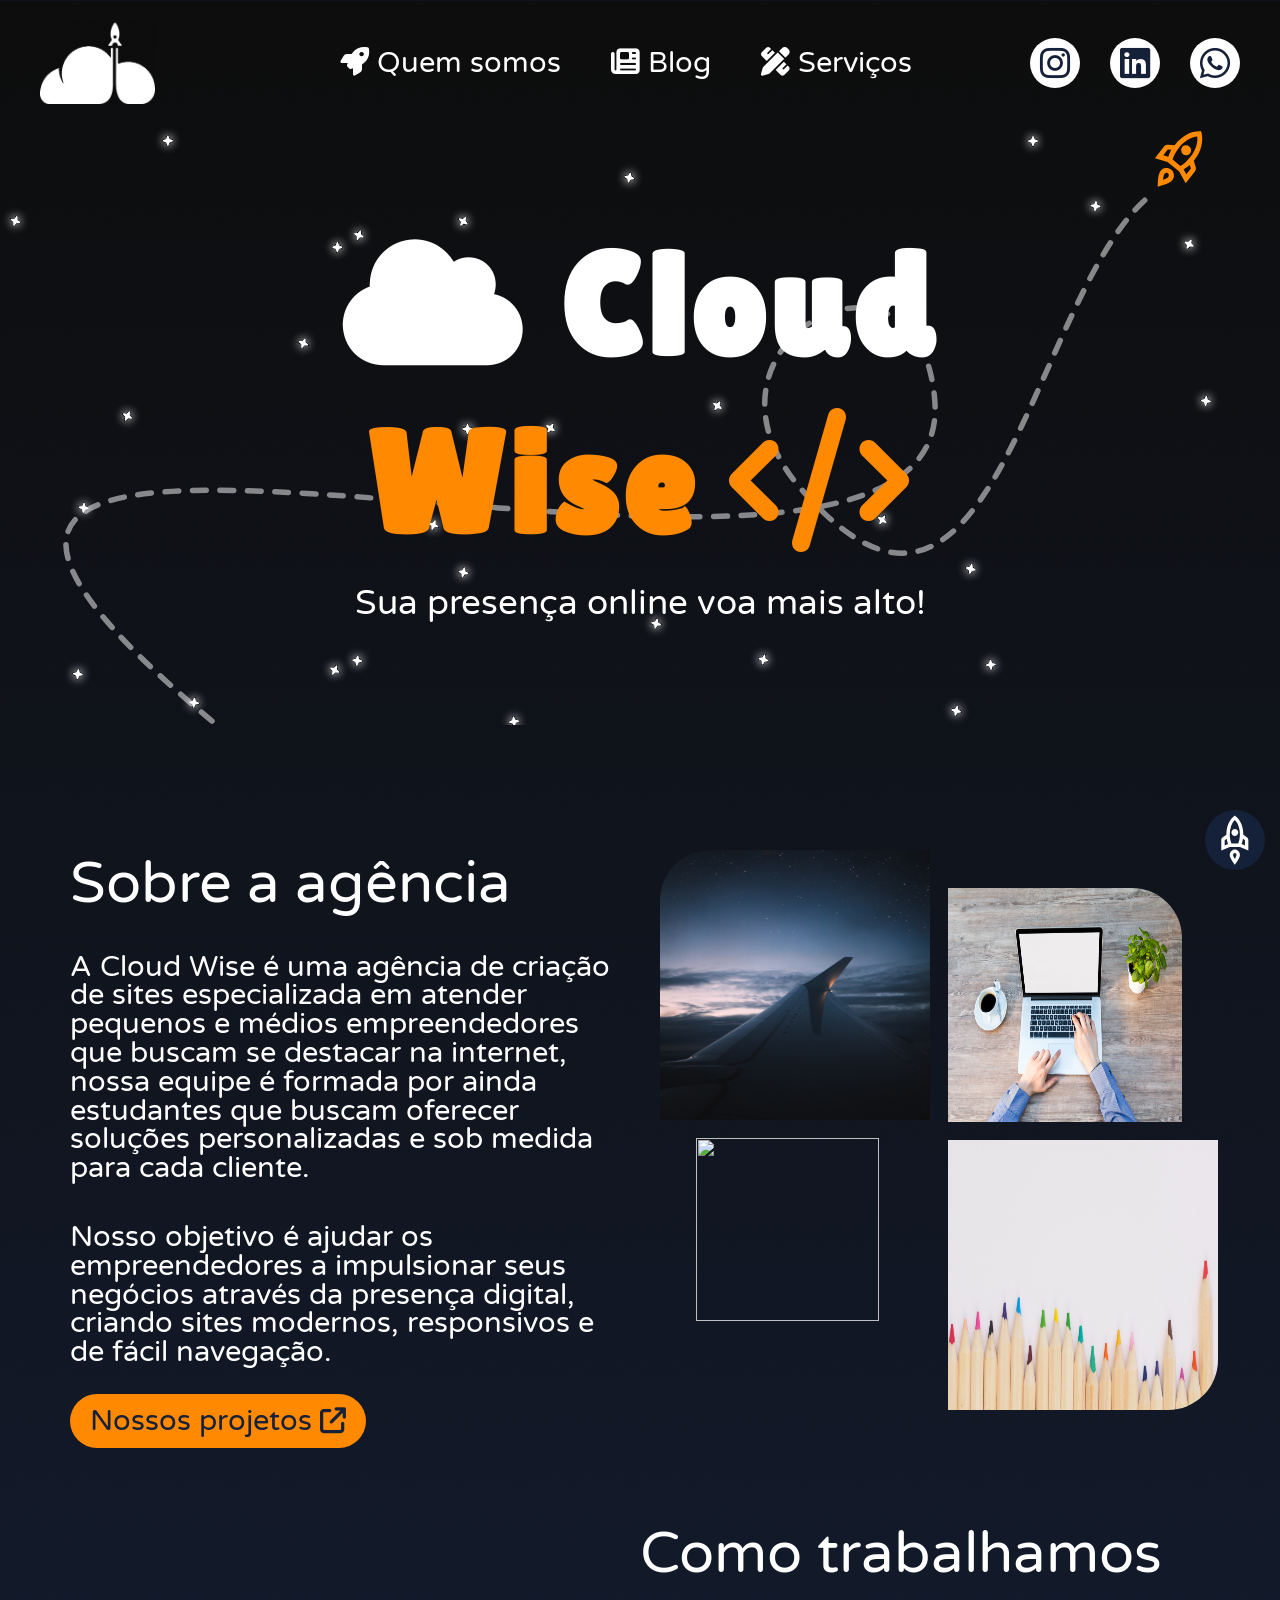
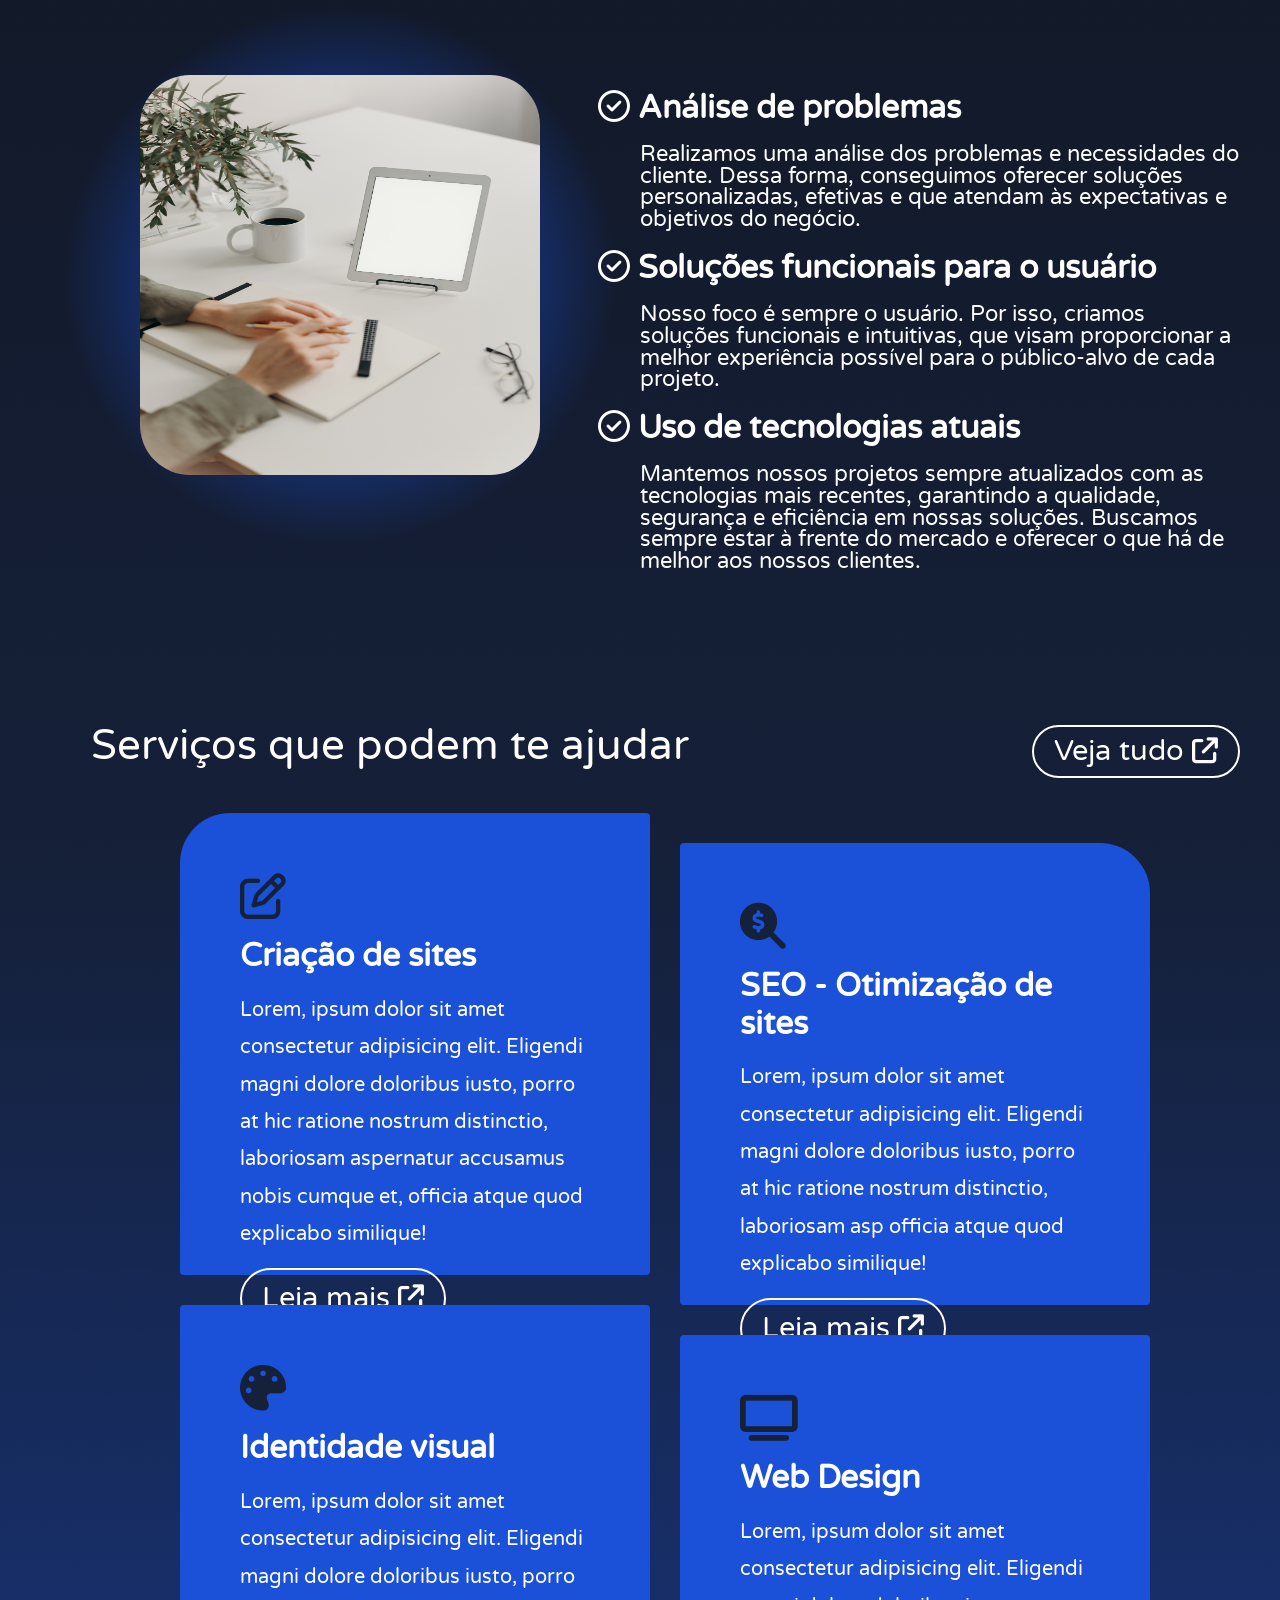
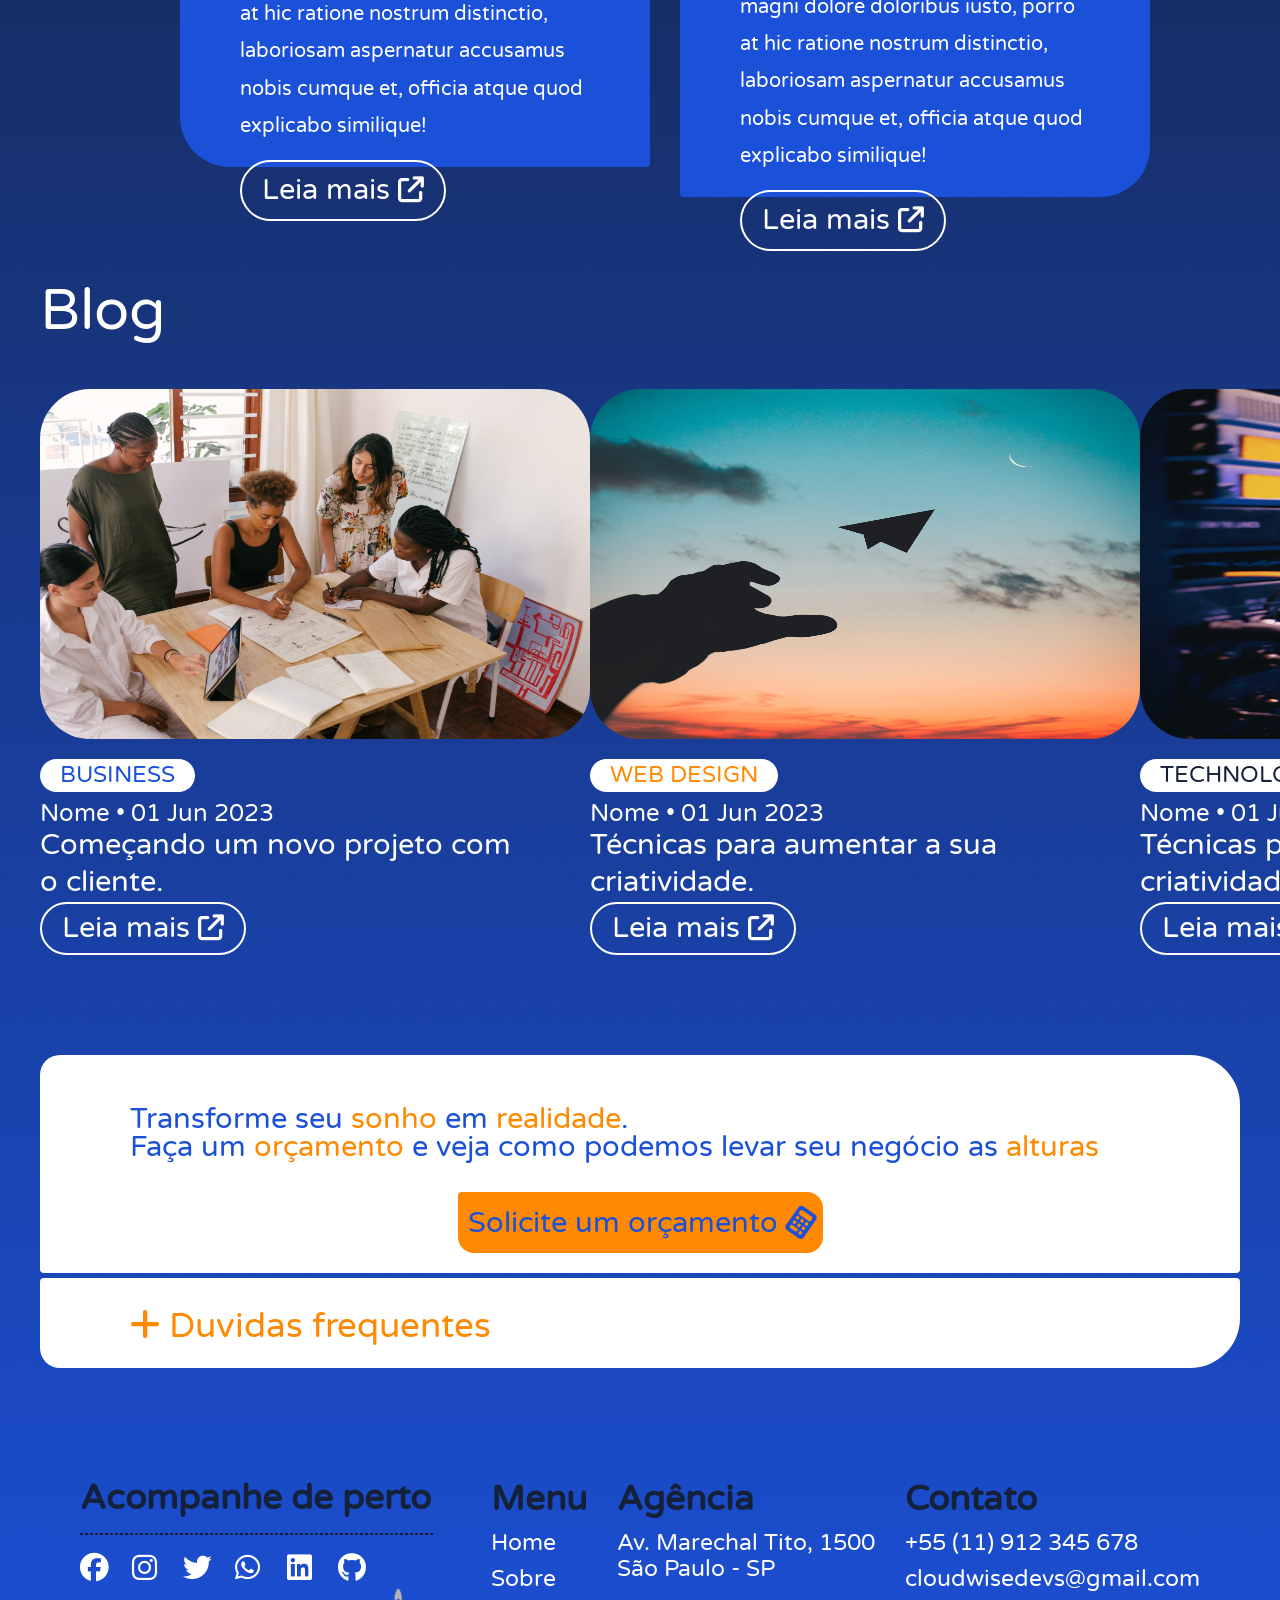
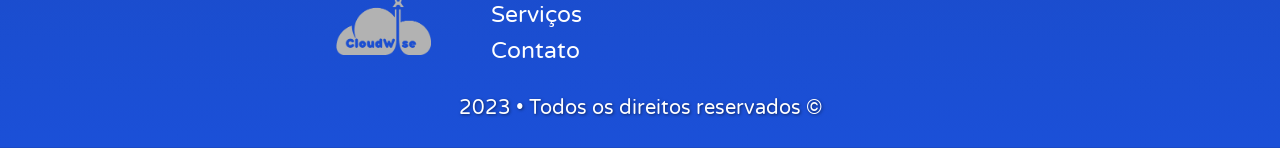
==== commit ba2a1eea: "380px" ====
--- a/agencia-cloud-wise/index.html
+++ b/agencia-cloud-wise/index.html
@@ -29,7 +29,8 @@
     <link rel="stylesheet" href="https://cdnjs.cloudflare.com/ajax/libs/slick-carousel/1.8.1/slick.min.css"
         integrity="sha512-yHknP1/AwR+yx26cB1y0cjvQUMvEa2PFzt1c9LlS4pRQ5NOTZFWbhBig+X9G9eYW/8m0/4OXNx8pxJ6z57x0dw=="
         crossorigin="anonymous" referrerpolicy="no-referrer" />
-    <link rel="shortcut icon" href="../agencia-cloud-wise/assets/logos/favicon.ico" type="image/x-icon">
+    
+    <link rel="shortcut icon" href="../assets/logos/favicon.ico" type="image/x-icon">
     <title>Cloud Wise</title>
 </head>
 
@@ -60,7 +61,7 @@
     </header>
 
     <main>
-        <div class="nuvens">
+        <!-- <div class="nuvens">
             <i class="fa-solid fa-cloud nuvem_1"></i>
             <i class="fa-solid fa-cloud nuvem_2"></i>
             <i class="fa-solid fa-cloud nuvem_3"></i>
@@ -71,7 +72,7 @@
             <i class="fa-solid fa-cloud nuvem_8"></i>
             <i class="fa-solid fa-cloud nuvem_9"></i>
             <i class="fa-solid fa-cloud nuvem_10"></i>
-        </div>
+        </div> -->
 
         <div class="banner-bg">
             <div class="trilha">
@@ -177,7 +178,7 @@
         </section>
 
         <section class="servicos__tab">
-            <div class="heade-svc">
+            <div class="header-svc">
                 <h2>Serviços que podem te ajudar</h2>
                 <a href="#" class="btn-white svc-btn">Veja tudo <i class="fa-solid fa-arrow-up-right-from-square"></i></a>
             </div>
--- a/agencia-cloud-wise/styles/style.css
+++ b/agencia-cloud-wise/styles/style.css
@@ -1032,22 +1032,22 @@
     flex-flow: column wrap;
     align-items: center;
   }
-  main .servicos__tab .heade-svc {
+  main .servicos__tab .header-svc {
     max-width: 769px;
     display: flex;
     align-items: center;
     justify-content: space-between;
     margin-bottom: 15px;
   }
-  main .servicos__tab .heade-svc h2 {
+  main .servicos__tab .header-svc h2 {
     font-size: calc(var(--size) * 1.3);
     width: 50%;
   }
-  main .servicos__tab .heade-svc .svc-btn {
+  main .servicos__tab .header-svc .svc-btn {
     align-self: center;
     font-size: calc(var(--size) * 0.8);
   }
-  main .servicos__tab .heade-svc .svc-btn i {
+  main .servicos__tab .header-svc .svc-btn i {
     font-size: calc(var(--size) * 0.8);
   }
   main .servicos__tab .cards__tab {
@@ -1146,6 +1146,7 @@
     height: 620px;
     display: flex;
     justify-content: space-between;
+    padding: 10px;
   }
   main .blog .blog-1,
 main .blog .blog-2,
@@ -1269,8 +1270,199 @@
     width: 90%;
   }
 }
-@media screen and (max-width: 480px) {
+@media screen and (max-width: 380px) {
+  header {
+    max-width: 380px;
+  }
+  header h1 {
+    height: 50px;
+    display: grid;
+    place-items: center;
+  }
+  header .btn-open {
+    position: absolute;
+    right: 6%;
+  }
+  header nav {
+    width: 100%;
+  }
   main {
     background-color: lightsalmon;
+    max-width: 380px;
+  }
+  main section {
+    margin: 25px auto;
+  }
+  main h2 {
+    font-size: calc(var(--size) * 1.3);
+  }
+  main .trilha {
+    display: block;
+    background-position: top center;
+  }
+  main .trilha .banner {
+    text-align: center;
+  }
+  main .trilha .banner span {
+    font-size: calc(var(--size) * 4) !important;
+  }
+  main .trilha .banner span i {
+    display: none;
+  }
+  main .trilha .banner p {
+    font-size: calc(var(--size) * 0.9) !important;
+  }
+  main .sobre {
+    max-width: 380px;
+    display: flex;
+    flex-flow: column wrap;
+    justify-content: center;
+    align-items: center;
+  }
+  main .sobre .sobre__txt p {
+    font-size: calc(var(--size) * 0.8);
+    margin: 20px auto;
+  }
+  main .sobre .sobre__txt .btn {
+    display: block;
+    margin: auto;
+    width: 75%;
+    text-align: center;
+    font-size: calc(var(--size) * 0.8);
+  }
+  main .sobre .sobre__txt .btn i {
+    font-size: calc(var(--size) * 0.7);
+  }
+  main .sobre .sobre__imgs {
+    display: block;
+    height: 300px;
+    width: 90%;
+    -webkit-animation: fadeImg 20s ease infinite;
+            animation: fadeImg 20s ease infinite;
+  }
+  @-webkit-keyframes fadeImg {
+    0% {
+      background: url(../assets/img/banner-1.jpg) no-repeat;
+      background-size: cover;
+      border-radius: 40% 20%;
+    }
+    25% {
+      background: url(../assets/img/banner-5.jpg) no-repeat;
+      background-size: cover;
+      border-radius: 20% 40%;
+    }
+    50% {
+      background: url(../assets/img/banner-3.jpg) no-repeat;
+      background-size: cover;
+      border-radius: 40% 20%;
+    }
+    75% {
+      background: url(../assets/img/banner-6.jpg) no-repeat;
+      background-size: cover;
+      border-radius: 20% 40%;
+    }
+  }
+  @keyframes fadeImg {
+    0% {
+      background: url(../assets/img/banner-1.jpg) no-repeat;
+      background-size: cover;
+      border-radius: 40% 20%;
+    }
+    25% {
+      background: url(../assets/img/banner-5.jpg) no-repeat;
+      background-size: cover;
+      border-radius: 20% 40%;
+    }
+    50% {
+      background: url(../assets/img/banner-3.jpg) no-repeat;
+      background-size: cover;
+      border-radius: 40% 20%;
+    }
+    75% {
+      background: url(../assets/img/banner-6.jpg) no-repeat;
+      background-size: cover;
+      border-radius: 20% 40%;
+    }
+  }
+  main .sobre .sobre__imgs img {
+    display: none;
+  }
+  main .como {
+    max-width: 380px;
+    width: 90%;
+  }
+  main .como .como__img {
+    background-size: cover;
+    background-position: center center;
+    width: 90%;
+  }
+  main .como .como__img img {
+    width: 80%;
+    height: 70%;
+  }
+  main .como .como__txt {
+    display: flex;
+    flex-direction: column;
+    align-items: flex-start;
+  }
+  main .como .como__txt ul {
+    padding: 10px;
+  }
+  main .como .como__txt h3 {
+    font-size: calc(var(--size) * 0.8);
+    transform: translateX(0);
+  }
+  main .servicos__tab {
+    width: 90%;
+    max-width: 380px;
+  }
+  main .servicos__tab .header-svc {
+    max-width: 380px;
+    display: flex;
+    flex-flow: column wrap;
+  }
+  main .servicos__tab .header-svc h2 {
+    width: 100%;
+  }
+  main .servicos__tab .svc-btn {
+    align-self: center;
+    font-size: calc(var(--size) * 0.5);
+    margin: 15px auto;
+  }
+  main .servicos__tab .svc-btn i {
+    font-size: calc(var(--size) * 0.5);
+  }
+  main .blog {
+    max-width: 769px;
+    width: 90%;
+  }
+  main .blog .slick-track {
+    display: block;
+    align-items: flex-start;
+    gap: 0px;
+  }
+  main .blog .slick-track div {
+    width: 380px !important;
+  }
+  main .blog .slick-track .slick-slide {
+    display: block;
+  }
+  main .blog .slick-track .slick-slide img {
+    width: 100%;
+  }
+  main .blog .blogs div {
+    border: 1px solid black;
+    height: 620px;
+    width: 380px;
+    display: flex;
+    justify-content: space-between;
+  }
+  main .blog .slick-track {
+    background-color: rgba(255, 255, 255, 0.43);
+    display: flex;
+    flex-direction: row;
+  }
+  main .blog .slick-arrow::before {
+    display: none;
   }
 }/*# sourceMappingURL=style.css.map */
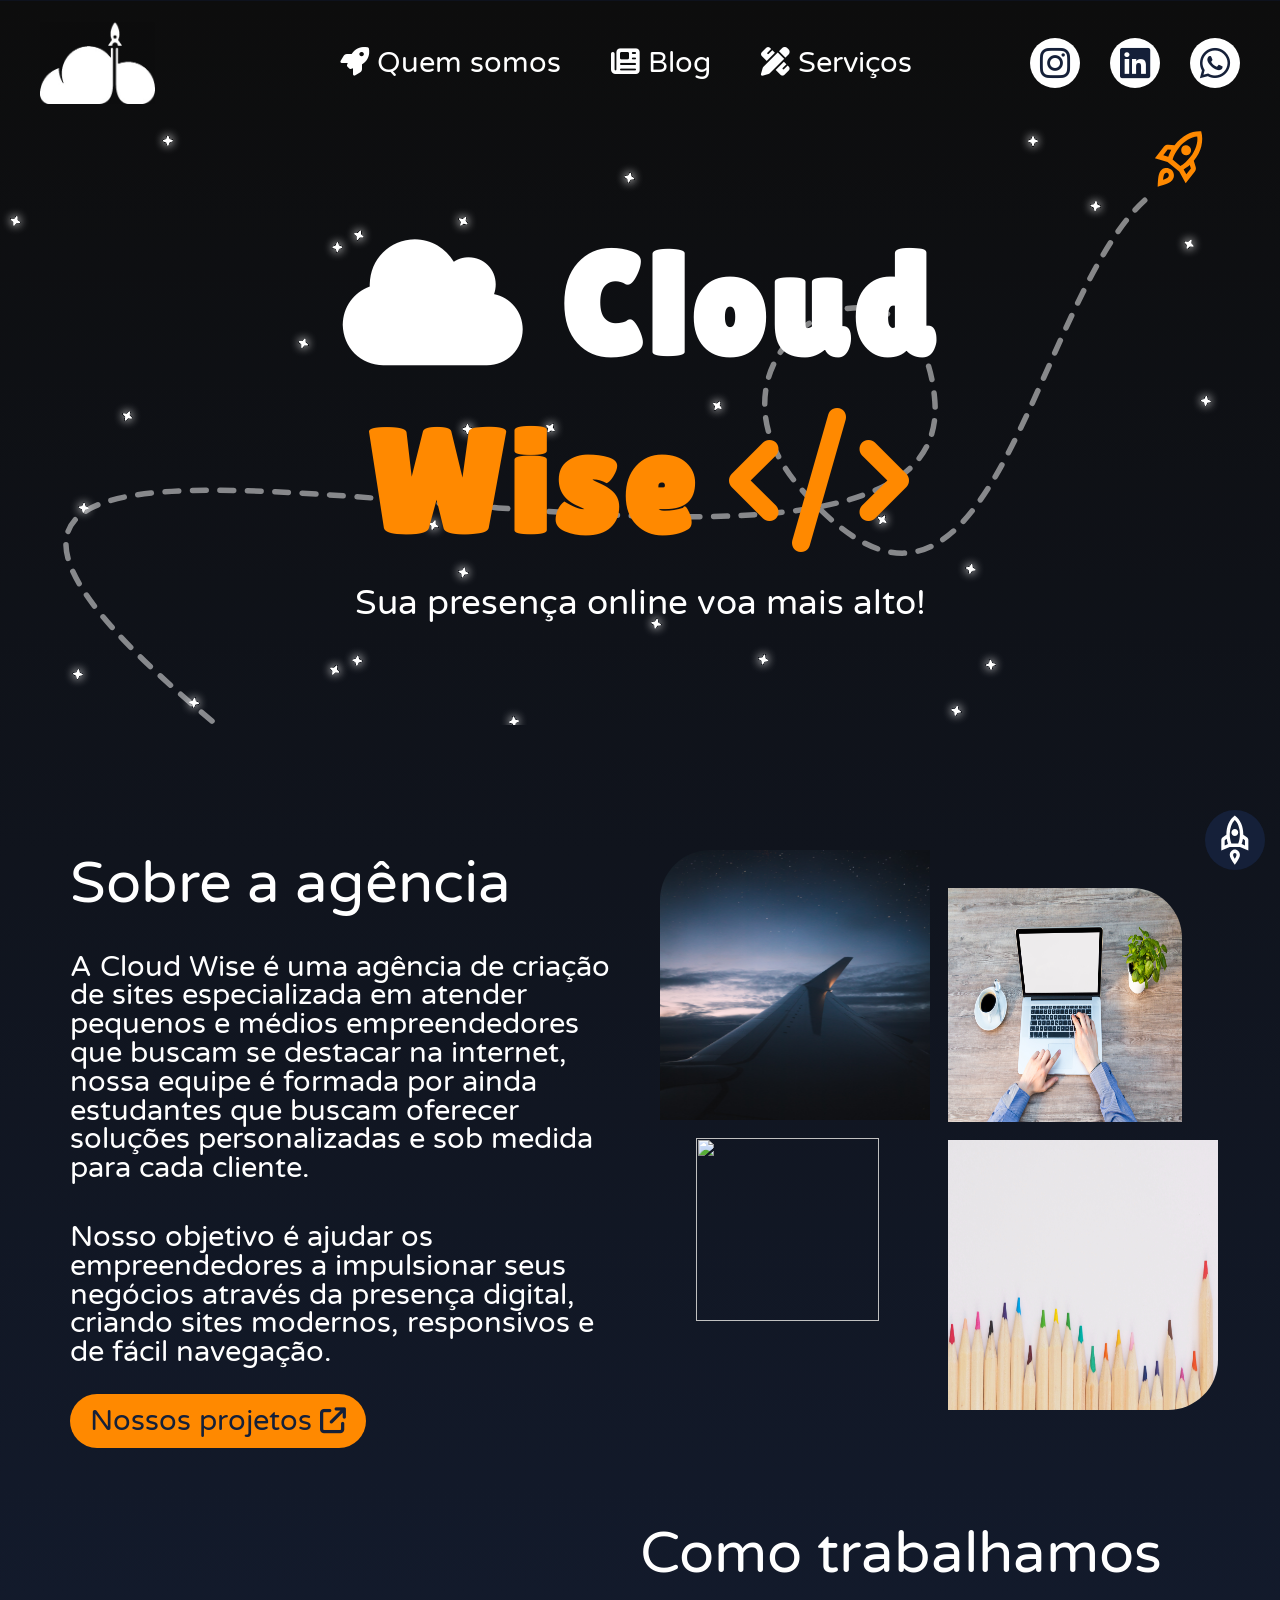
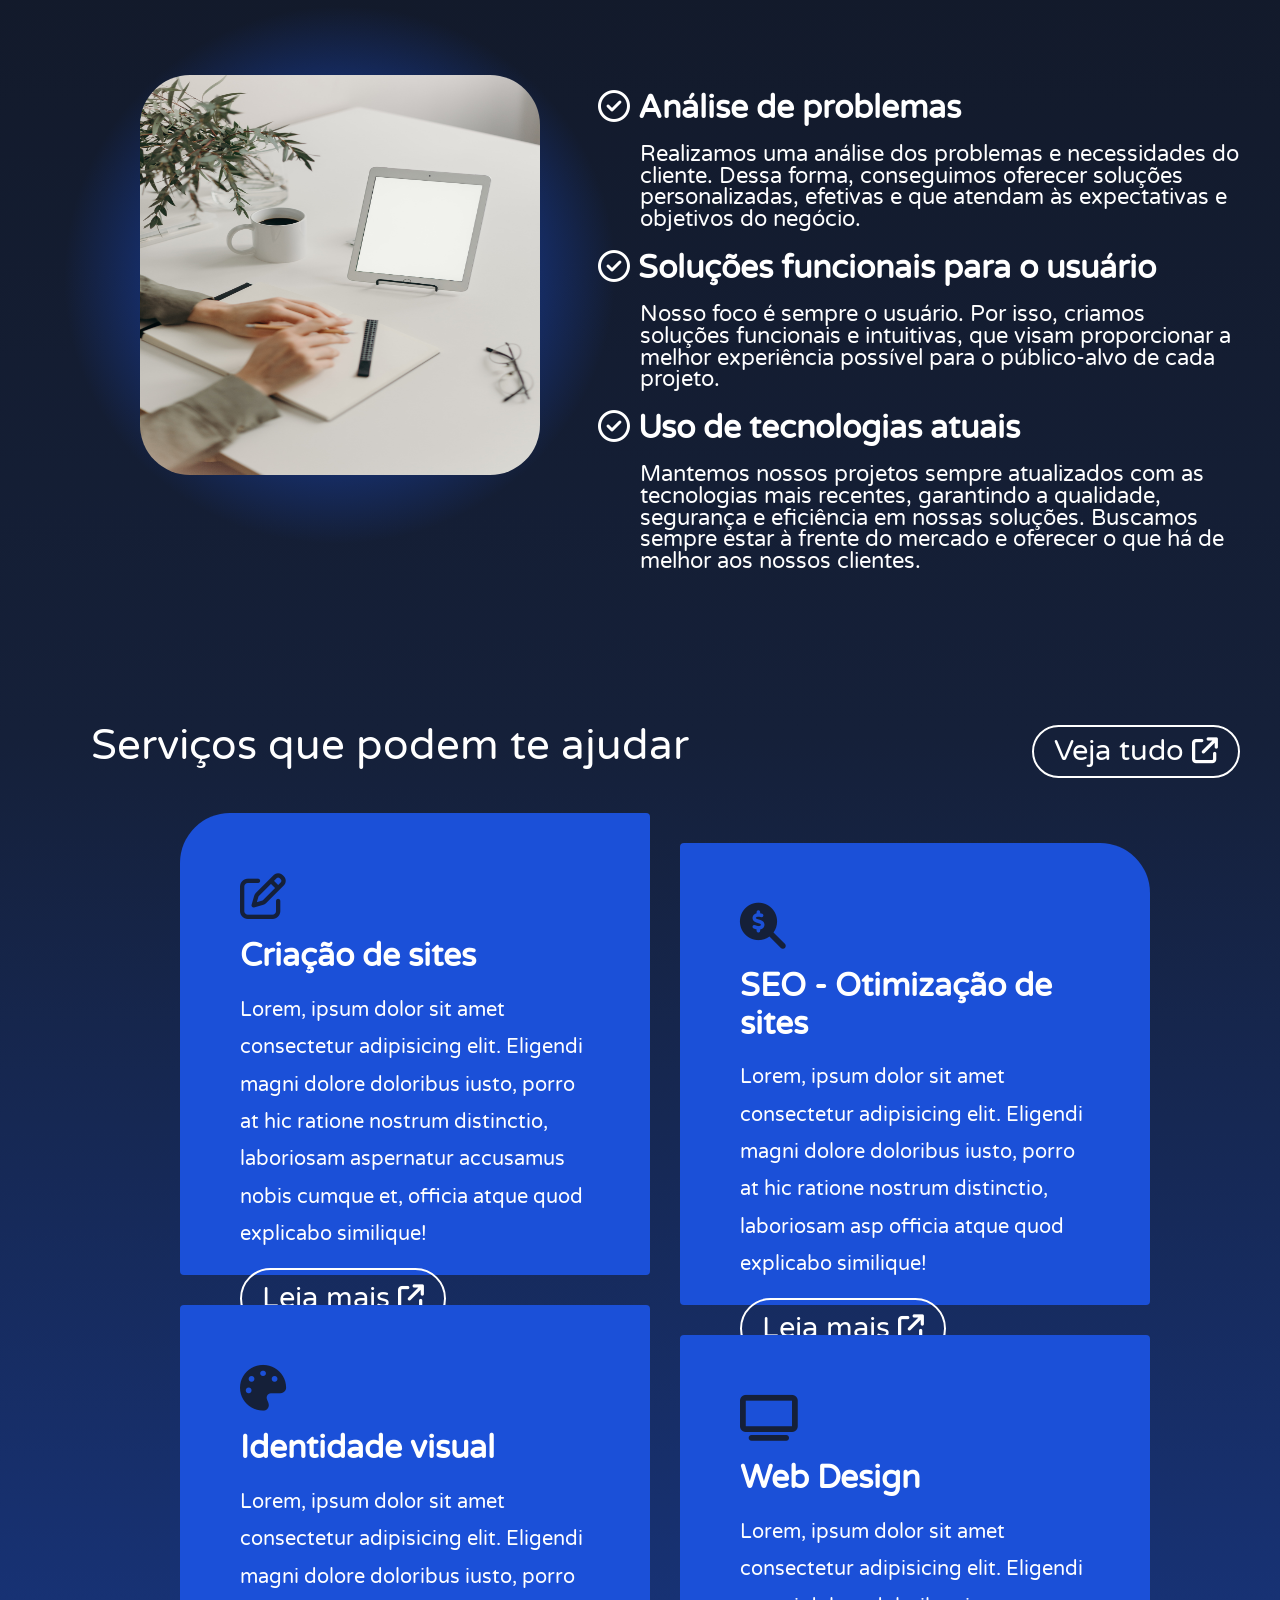
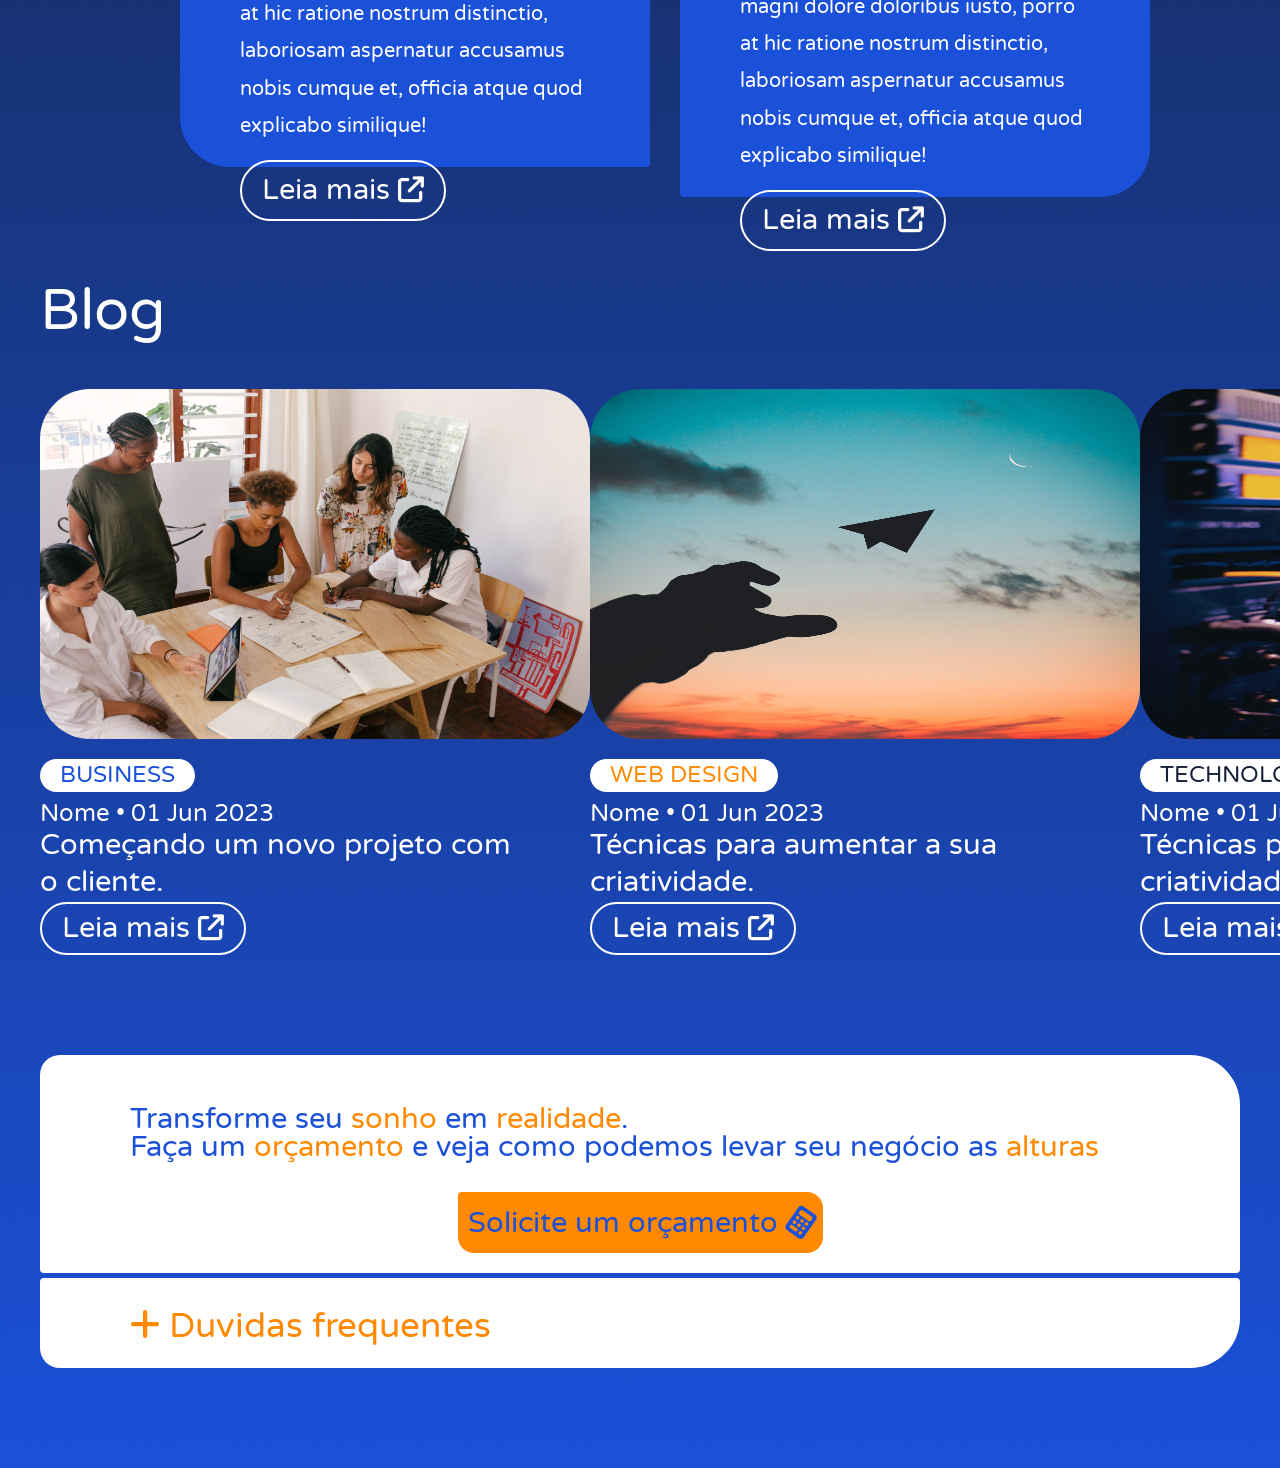
==== commit 7c5de339: "blog 380px" ====
--- a/agencia-cloud-wise/index.html
+++ b/agencia-cloud-wise/index.html
@@ -263,7 +263,7 @@
         </div>
     </main>
 
-    <footer>
+    <!-- <footer>
         <div class="rodape">
             <div class="acompanhe">
                 <h2>Acompanhe de perto</h2>
@@ -307,7 +307,7 @@
         <div class="direito">
             <p>2023 &#x2022; Todos os direitos reservados &COPY;</p>
         </div>
-    </footer>
+    </footer> -->
     <script src="js/script.js"></script>
 </body>
 
--- a/agencia-cloud-wise/styles/style.css
+++ b/agencia-cloud-wise/styles/style.css
@@ -13,28 +13,11 @@
   --suave: .5s ease;
 }
 
-@-webkit-keyframes pulse {
-  50% {
-    background-color: var(--laranja-1);
-  }
-}
-
 @keyframes pulse {
   50% {
     background-color: var(--laranja-1);
   }
 }
-@-webkit-keyframes wiggle {
-  0%, 80%, 100% {
-    transform: rotate(35deg);
-  }
-  85% {
-    transform: rotate(45deg);
-  }
-  95% {
-    transform: rotate(25deg);
-  }
-}
 @keyframes wiggle {
   0%, 80%, 100% {
     transform: rotate(35deg);
@@ -46,21 +29,9 @@
     transform: rotate(25deg);
   }
 }
-@-webkit-keyframes pisca {
-  50% {
-    color: white;
-  }
-}
 @keyframes pisca {
   50% {
     color: white;
-  }
-}
-@-webkit-keyframes pisca2 {
-  50% {
-    color: var(--laranja-1);
-    font-size: calc(var(--size) * 1.1);
-    text-shadow: 0 0 4px rgba(0, 0, 0, 0.5);
   }
 }
 @keyframes pisca2 {
@@ -68,14 +39,6 @@
     color: var(--laranja-1);
     font-size: calc(var(--size) * 1.1);
     text-shadow: 0 0 4px rgba(0, 0, 0, 0.5);
-  }
-}
-@-webkit-keyframes float {
-  0%, 100% {
-    transform: translateY(3%);
-  }
-  50% {
-    transform: translateY(-3%);
   }
 }
 @keyframes float {
@@ -283,12 +246,10 @@
   margin-top: 2px;
 }
 header .redes li:nth-child(3) {
-  -webkit-animation: pulse 2.5s infinite;
-          animation: pulse 2.5s infinite;
+  animation: pulse 2.5s infinite;
 }
 header .redes li:nth-child(3):hover {
-  -webkit-animation: none;
-          animation: none;
+  animation: none;
   background-color: var(--laranja-1);
 }
 header .redes li:nth-child(3):hover i {
@@ -512,12 +473,10 @@
   align-items: flex-start;
   gap: 15px;
   line-height: calc(var(--size) * 1.3);
-  -webkit-animation: float 9s ease infinite;
-          animation: float 9s ease infinite;
+  animation: float 9s ease infinite;
 }
 main .servicos .cards div:hover {
-  -webkit-animation-play-state: paused;
-          animation-play-state: paused;
+  animation-play-state: paused;
 }
 main .servicos .cards div:hover > span i {
   color: var(--laranja-1);
@@ -543,29 +502,25 @@
   grid-area: card1;
   border-radius: 50px 4px 4px 4px;
   transform: translateY(-15px);
-  -webkit-animation-delay: 0.2s;
-          animation-delay: 0.2s;
+  animation-delay: 0.2s;
 }
 main .servicos .cards .card-2 {
   grid-area: card2;
   border-radius: 4px 50px 4px 4px;
   transform: translateY(15px);
-  -webkit-animation-delay: 0.5s;
-          animation-delay: 0.5s;
+  animation-delay: 0.5s;
 }
 main .servicos .cards .card-3 {
   grid-area: card3;
   border-radius: 4px 4px 4px 50px;
   transform: translateY(-15px);
-  -webkit-animation-delay: 0s;
-          animation-delay: 0s;
+  animation-delay: 0s;
 }
 main .servicos .cards .card-4 {
   grid-area: card4;
   border-radius: 4px 4px 50px 4px;
   transform: translateY(15px);
-  -webkit-animation-delay: 0.8s;
-          animation-delay: 0.8s;
+  animation-delay: 0.8s;
 }
 main .servicos__tab {
   display: none;
@@ -600,7 +555,6 @@
   background-color: var(--branco-1);
   border-radius: 34px;
   padding: 5px 20px;
-  width: -webkit-max-content;
   width: -moz-max-content;
   width: max-content;
   text-align: center;
@@ -684,14 +638,12 @@
   text-shadow: 1px 1px 3px rgba(0, 0, 0, 0.5);
 }
 main .orcamento a:hover > i {
-  -webkit-animation: pisca 1.5s ease;
-          animation: pisca 1.5s ease;
+  animation: pisca 1.5s ease;
 }
 main .orcamento a i {
   transform: rotate(35deg);
   padding-left: 5px;
-  -webkit-animation: wiggle 2.5s infinite;
-          animation: wiggle 2.5s infinite;
+  animation: wiggle 2.5s infinite;
 }
 main .duvidas {
   max-width: 1200px;
@@ -759,40 +711,28 @@
   justify-content: space-evenly;
 }
 footer .rodape .acompanhe:hover .fa-facebook {
-  -webkit-animation: pisca2 0.7s ease normal;
-          animation: pisca2 0.7s ease normal;
-  -webkit-animation-delay: 0s;
-          animation-delay: 0s;
+  animation: pisca2 0.7s ease normal;
+  animation-delay: 0s;
 }
 footer .rodape .acompanhe:hover .fa-instagram {
-  -webkit-animation: pisca2 0.7s ease normal;
-          animation: pisca2 0.7s ease normal;
-  -webkit-animation-delay: 0.5s;
-          animation-delay: 0.5s;
+  animation: pisca2 0.7s ease normal;
+  animation-delay: 0.5s;
 }
 footer .rodape .acompanhe:hover .fa-twitter {
-  -webkit-animation: pisca2 0.7s ease normal;
-          animation: pisca2 0.7s ease normal;
-  -webkit-animation-delay: 1s;
-          animation-delay: 1s;
+  animation: pisca2 0.7s ease normal;
+  animation-delay: 1s;
 }
 footer .rodape .acompanhe:hover .fa-whatsapp {
-  -webkit-animation: pisca2 0.7s ease normal;
-          animation: pisca2 0.7s ease normal;
-  -webkit-animation-delay: 1.5s;
-          animation-delay: 1.5s;
+  animation: pisca2 0.7s ease normal;
+  animation-delay: 1.5s;
 }
 footer .rodape .acompanhe:hover .fa-linkedin {
-  -webkit-animation: pisca2 0.7s ease normal;
-          animation: pisca2 0.7s ease normal;
-  -webkit-animation-delay: 2s;
-          animation-delay: 2s;
+  animation: pisca2 0.7s ease normal;
+  animation-delay: 2s;
 }
 footer .rodape .acompanhe:hover .fa-github {
-  -webkit-animation: pisca2 0.7s ease normal;
-          animation: pisca2 0.7s ease normal;
-  -webkit-animation-delay: 2.5s;
-          animation-delay: 2.5s;
+  animation: pisca2 0.7s ease normal;
+  animation-delay: 2.5s;
 }
 footer .rodape .acompanhe:hover img {
   filter: brightness(100%);
@@ -904,7 +844,7 @@
     transform: translateX(50%)-50%;
   }
   header .btn-open,
-header .btn-close {
+  header .btn-close {
     display: block;
   }
   header nav {
@@ -1021,7 +961,7 @@
     width: 90%;
   }
   main .como .como__txt ul {
-    padding: 45px;
+    padding: 30px;
   }
   main .servicos {
     display: none;
@@ -1055,15 +995,15 @@
   }
   main .servicos__tab .cards__tab .slick-track {
     display: flex;
-    gap: 1%;
+    gap: 0.5%;
   }
   main .servicos__tab .cards__tab .slick-arrow {
     display: none !important;
   }
   main .servicos__tab .cards__tab .card-1,
-main .servicos__tab .cards__tab .card-2,
-main .servicos__tab .cards__tab .card-3,
-main .servicos__tab .cards__tab .card-4 {
+  main .servicos__tab .cards__tab .card-2,
+  main .servicos__tab .cards__tab .card-3,
+  main .servicos__tab .cards__tab .card-4 {
     display: flex;
     flex-direction: column;
     justify-content: space-evenly;
@@ -1072,44 +1012,44 @@
     border-radius: 50px 50px;
   }
   main .servicos__tab .cards__tab .card-1:hover > span i,
-main .servicos__tab .cards__tab .card-2:hover > span i,
-main .servicos__tab .cards__tab .card-3:hover > span i,
-main .servicos__tab .cards__tab .card-4:hover > span i {
+  main .servicos__tab .cards__tab .card-2:hover > span i,
+  main .servicos__tab .cards__tab .card-3:hover > span i,
+  main .servicos__tab .cards__tab .card-4:hover > span i {
     color: var(--laranja-1);
   }
   main .servicos__tab .cards__tab .card-1:hover .btn-white,
-main .servicos__tab .cards__tab .card-2:hover .btn-white,
-main .servicos__tab .cards__tab .card-3:hover .btn-white,
-main .servicos__tab .cards__tab .card-4:hover .btn-white {
+  main .servicos__tab .cards__tab .card-2:hover .btn-white,
+  main .servicos__tab .cards__tab .card-3:hover .btn-white,
+  main .servicos__tab .cards__tab .card-4:hover .btn-white {
     background-color: var(--laranja-1);
     color: var(--azul-2);
     border-color: var(--laranja-1);
   }
   main .servicos__tab .cards__tab .card-1 span i,
-main .servicos__tab .cards__tab .card-2 span i,
-main .servicos__tab .cards__tab .card-3 span i,
-main .servicos__tab .cards__tab .card-4 span i {
+  main .servicos__tab .cards__tab .card-2 span i,
+  main .servicos__tab .cards__tab .card-3 span i,
+  main .servicos__tab .cards__tab .card-4 span i {
     color: var(--azul-2);
     font-size: calc(var(--size) * 1.1);
     transition: var(--suave);
   }
   main .servicos__tab .cards__tab .card-1 h3,
-main .servicos__tab .cards__tab .card-2 h3,
-main .servicos__tab .cards__tab .card-3 h3,
-main .servicos__tab .cards__tab .card-4 h3 {
+  main .servicos__tab .cards__tab .card-2 h3,
+  main .servicos__tab .cards__tab .card-3 h3,
+  main .servicos__tab .cards__tab .card-4 h3 {
     font-size: calc(var(--size) * 0.9);
     font-weight: bold;
   }
   main .servicos__tab .cards__tab .card-1 p,
-main .servicos__tab .cards__tab .card-2 p,
-main .servicos__tab .cards__tab .card-3 p,
-main .servicos__tab .cards__tab .card-4 p {
+  main .servicos__tab .cards__tab .card-2 p,
+  main .servicos__tab .cards__tab .card-3 p,
+  main .servicos__tab .cards__tab .card-4 p {
     font-size: calc(var(--size) * 0.6);
   }
   main .servicos__tab .cards__tab .card-1 .btn-white,
-main .servicos__tab .cards__tab .card-2 .btn-white,
-main .servicos__tab .cards__tab .card-3 .btn-white,
-main .servicos__tab .cards__tab .card-4 .btn-white {
+  main .servicos__tab .cards__tab .card-2 .btn-white,
+  main .servicos__tab .cards__tab .card-3 .btn-white,
+  main .servicos__tab .cards__tab .card-4 .btn-white {
     font-size: calc(var(--size) * 0.8);
     width: 55%;
     padding: 5px;
@@ -1117,9 +1057,9 @@
     text-align: center;
   }
   main .servicos__tab .cards__tab .card-1 .btn-white i,
-main .servicos__tab .cards__tab .card-2 .btn-white i,
-main .servicos__tab .cards__tab .card-3 .btn-white i,
-main .servicos__tab .cards__tab .card-4 .btn-white i {
+  main .servicos__tab .cards__tab .card-2 .btn-white i,
+  main .servicos__tab .cards__tab .card-3 .btn-white i,
+  main .servicos__tab .cards__tab .card-4 .btn-white i {
     font-size: calc(var(--size) * 0.7);
   }
   main .servicos__tab .cards__tab .slick-slide {
@@ -1133,10 +1073,14 @@
   main .blog .slick-track {
     display: flex;
     align-items: flex-start;
-    gap: 50px;
+    gap: 0.5%;
   }
   main .blog .slick-track div {
     width: 90%;
+  }
+  main .blog .slick-track .slick-slide {
+    height: -moz-fit-content;
+    height: fit-content;
   }
   main .blog .slick-track .slick-slide img {
     width: 250px;
@@ -1149,10 +1093,10 @@
     padding: 10px;
   }
   main .blog .blog-1,
-main .blog .blog-2,
-main .blog .blog-3,
-main .blog .blog-4,
-main .blog .blog-5 {
+  main .blog .blog-2,
+  main .blog .blog-3,
+  main .blog .blog-4,
+  main .blog .blog-5 {
     width: 669px;
     display: flex;
     flex-direction: column;
@@ -1337,30 +1281,7 @@
     display: block;
     height: 300px;
     width: 90%;
-    -webkit-animation: fadeImg 20s ease infinite;
-            animation: fadeImg 20s ease infinite;
-  }
-  @-webkit-keyframes fadeImg {
-    0% {
-      background: url(../assets/img/banner-1.jpg) no-repeat;
-      background-size: cover;
-      border-radius: 40% 20%;
-    }
-    25% {
-      background: url(../assets/img/banner-5.jpg) no-repeat;
-      background-size: cover;
-      border-radius: 20% 40%;
-    }
-    50% {
-      background: url(../assets/img/banner-3.jpg) no-repeat;
-      background-size: cover;
-      border-radius: 40% 20%;
-    }
-    75% {
-      background: url(../assets/img/banner-6.jpg) no-repeat;
-      background-size: cover;
-      border-radius: 20% 40%;
-    }
+    animation: fadeImg 20s ease infinite;
   }
   @keyframes fadeImg {
     0% {
@@ -1433,36 +1354,75 @@
     font-size: calc(var(--size) * 0.5);
   }
   main .blog {
-    max-width: 769px;
-    width: 90%;
+    max-width: 380px;
+    width: 90%;
+  }
+  main .blog h2 {
+    margin-bottom: 10px;
   }
   main .blog .slick-track {
     display: block;
     align-items: flex-start;
-    gap: 0px;
+    gap: 1%;
+    display: flex;
   }
   main .blog .slick-track div {
-    width: 380px !important;
-  }
-  main .blog .slick-track .slick-slide {
-    display: block;
-  }
-  main .blog .slick-track .slick-slide img {
-    width: 100%;
+    width: 120% !important;
+    align-self: flex-start;
   }
   main .blog .blogs div {
-    border: 1px solid black;
     height: 620px;
     width: 380px;
     display: flex;
     justify-content: space-between;
   }
   main .blog .slick-track {
-    background-color: rgba(255, 255, 255, 0.43);
+    width: 380px;
     display: flex;
     flex-direction: row;
+    gap: 10px;
   }
   main .blog .slick-arrow::before {
     display: none;
   }
+  main .orcamento {
+    max-width: 380px;
+    border-radius: 50px 50px 0 0;
+  }
+  main .orcamento p {
+    width: 90%;
+    text-align: center;
+    padding: 20px 0;
+    font-size: calc(var(--size) * 0.9);
+  }
+  main .orcamento a {
+    border-radius: 30px;
+    padding: 10px;
+    width: 90%;
+    font-size: calc(var(--size) * 0.9);
+  }
+  main .duvidas {
+    max-width: 380px;
+    border-radius: 0 0 50px 50px;
+    text-align: center;
+    padding: 10px 0;
+    height: auto;
+  }
+  main .duvidas p {
+    font-size: calc(var(--size) * 0.9);
+    width: 90%;
+  }
+  main .duvidas p i {
+    font-size: calc(var(--size) * 1);
+    align-self: center;
+  }
+  main .voltar {
+    bottom: 10px;
+    right: 10px;
+    height: 30px;
+    width: 30px;
+  }
+  main .voltar img {
+    height: 35px;
+  }
 }/*# sourceMappingURL=style.css.map */
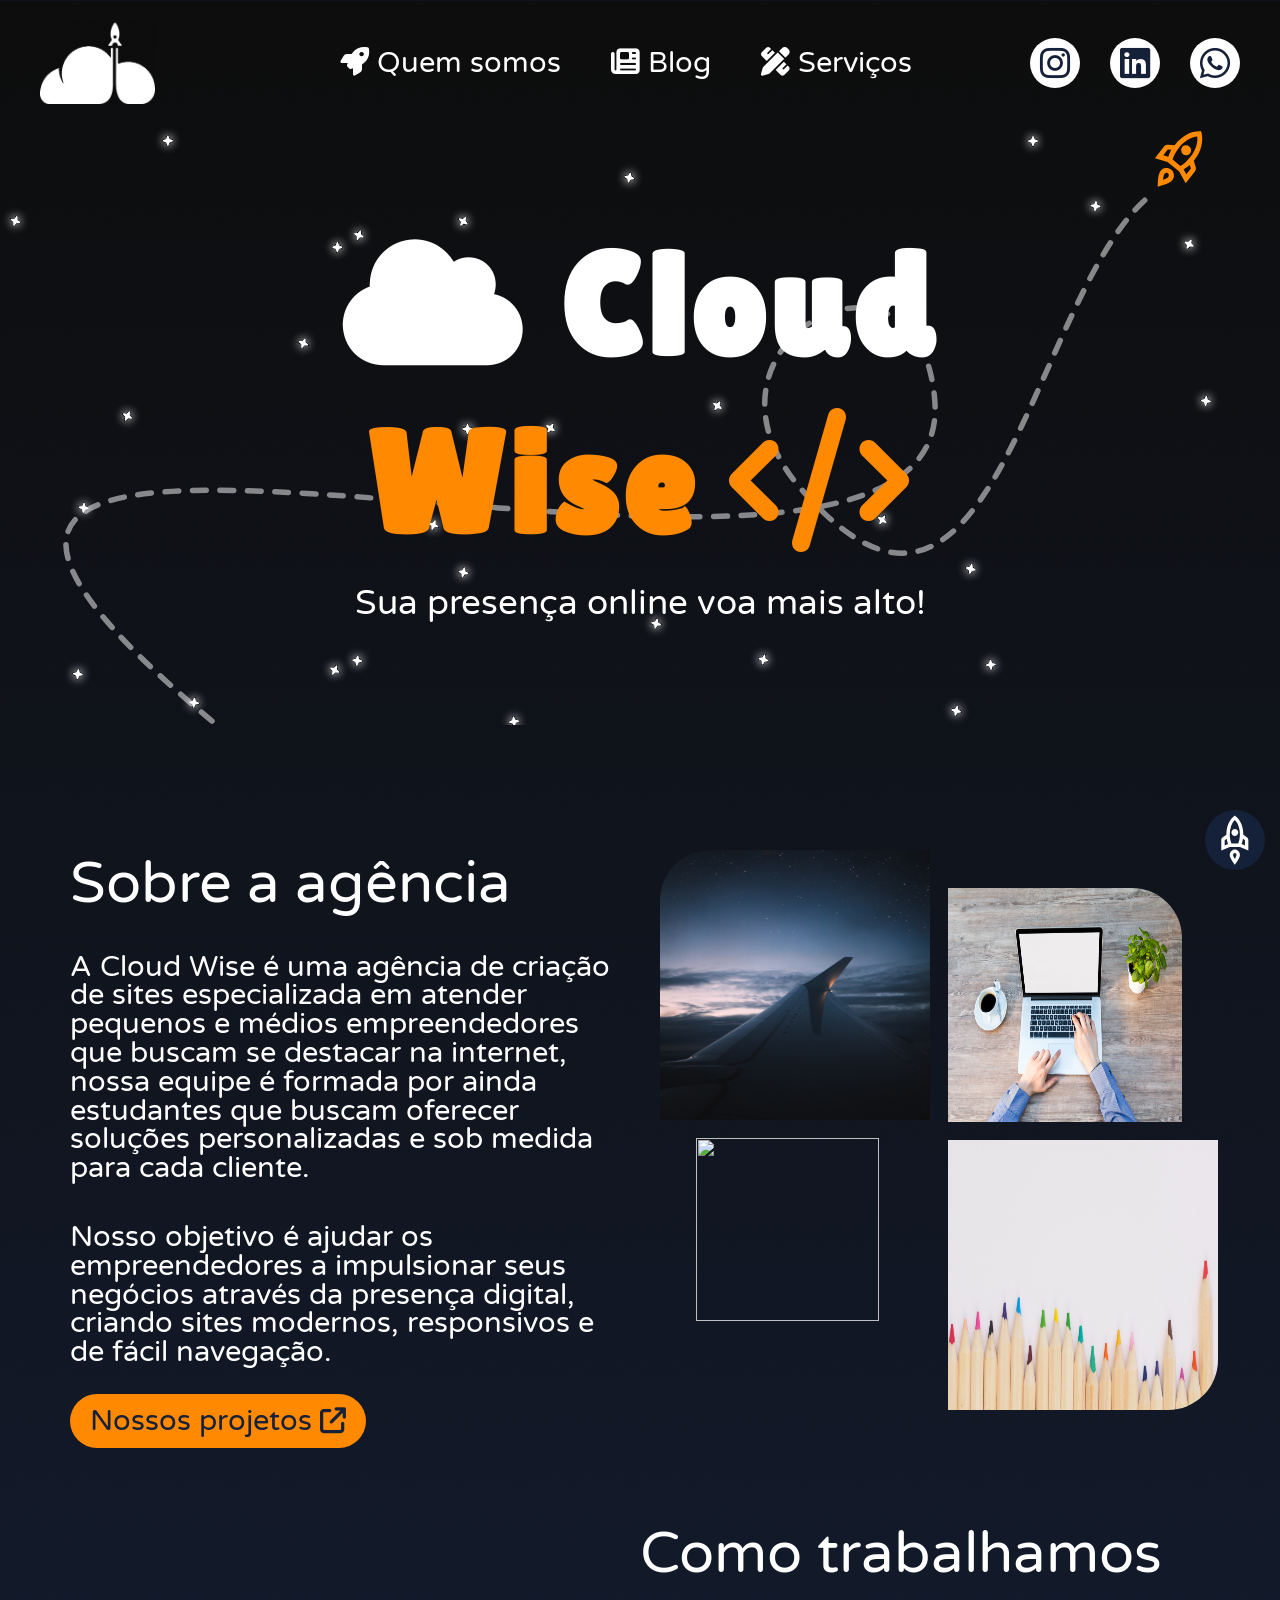
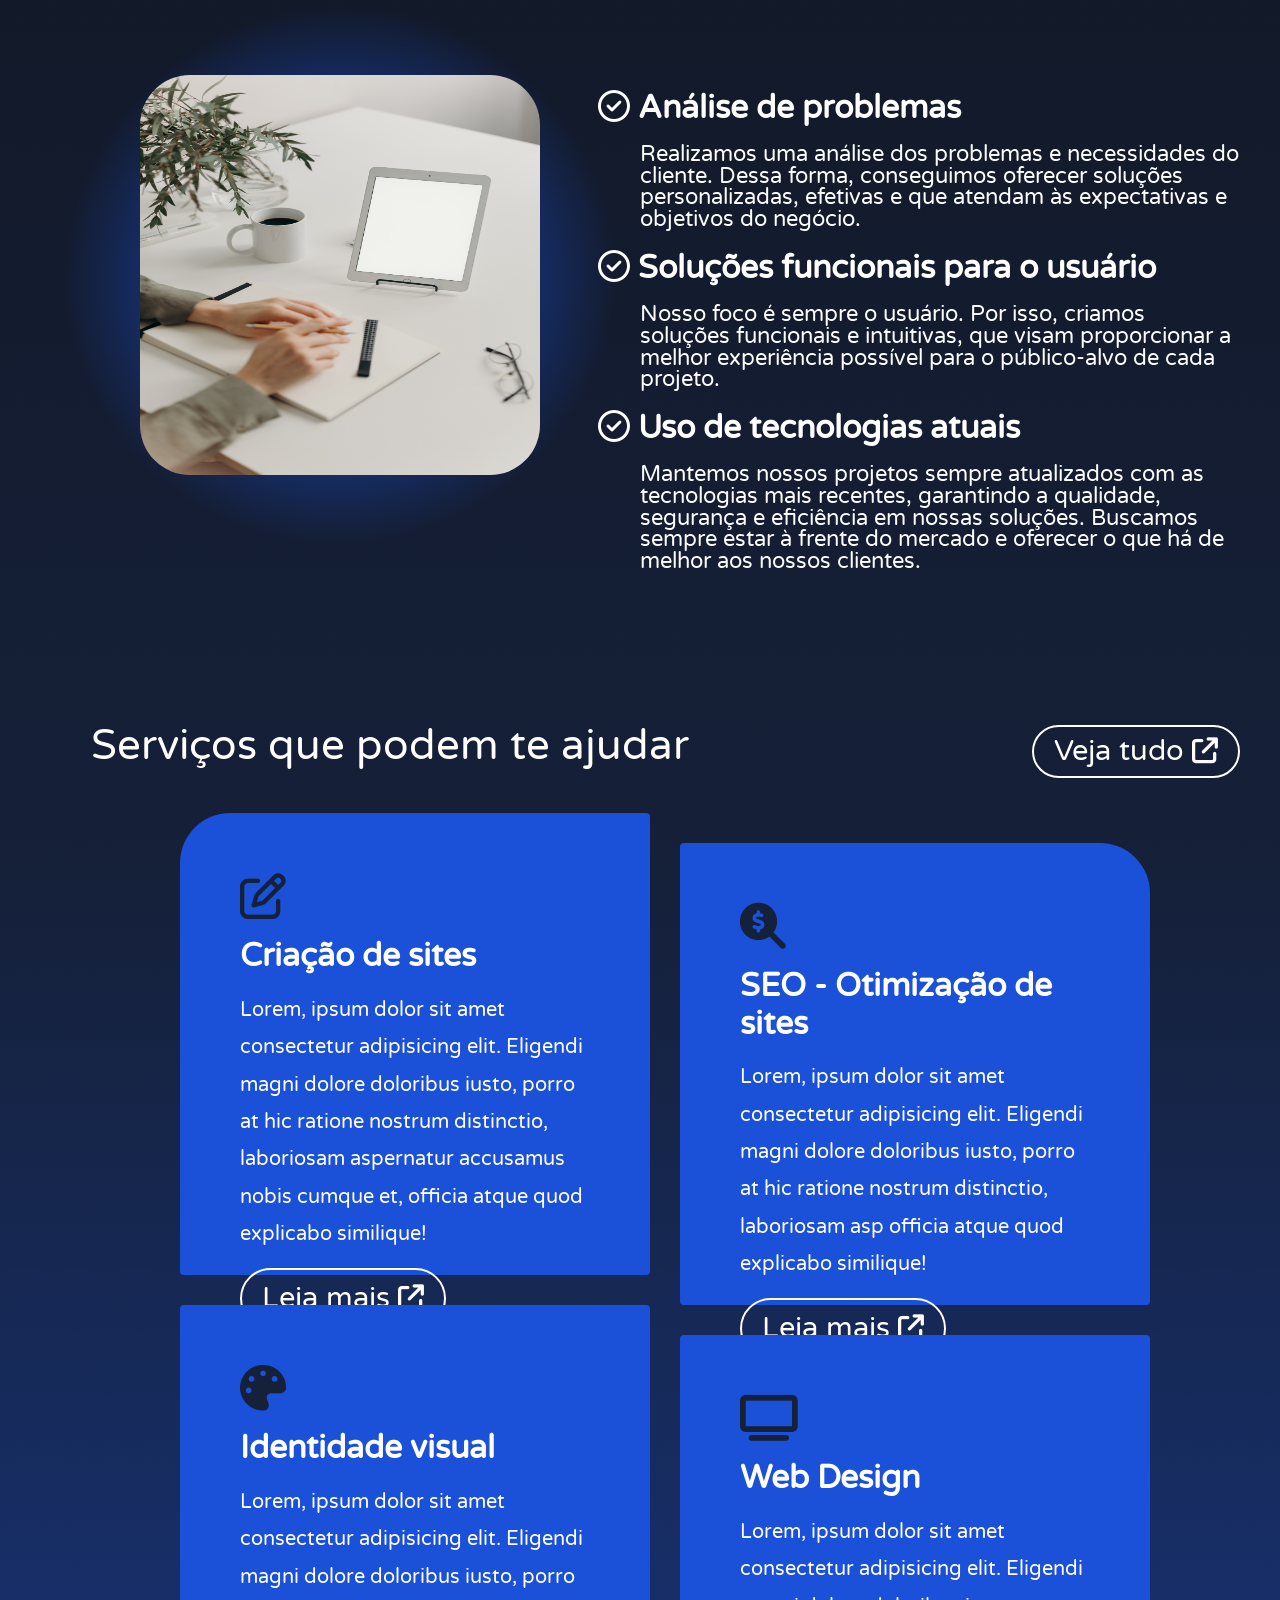
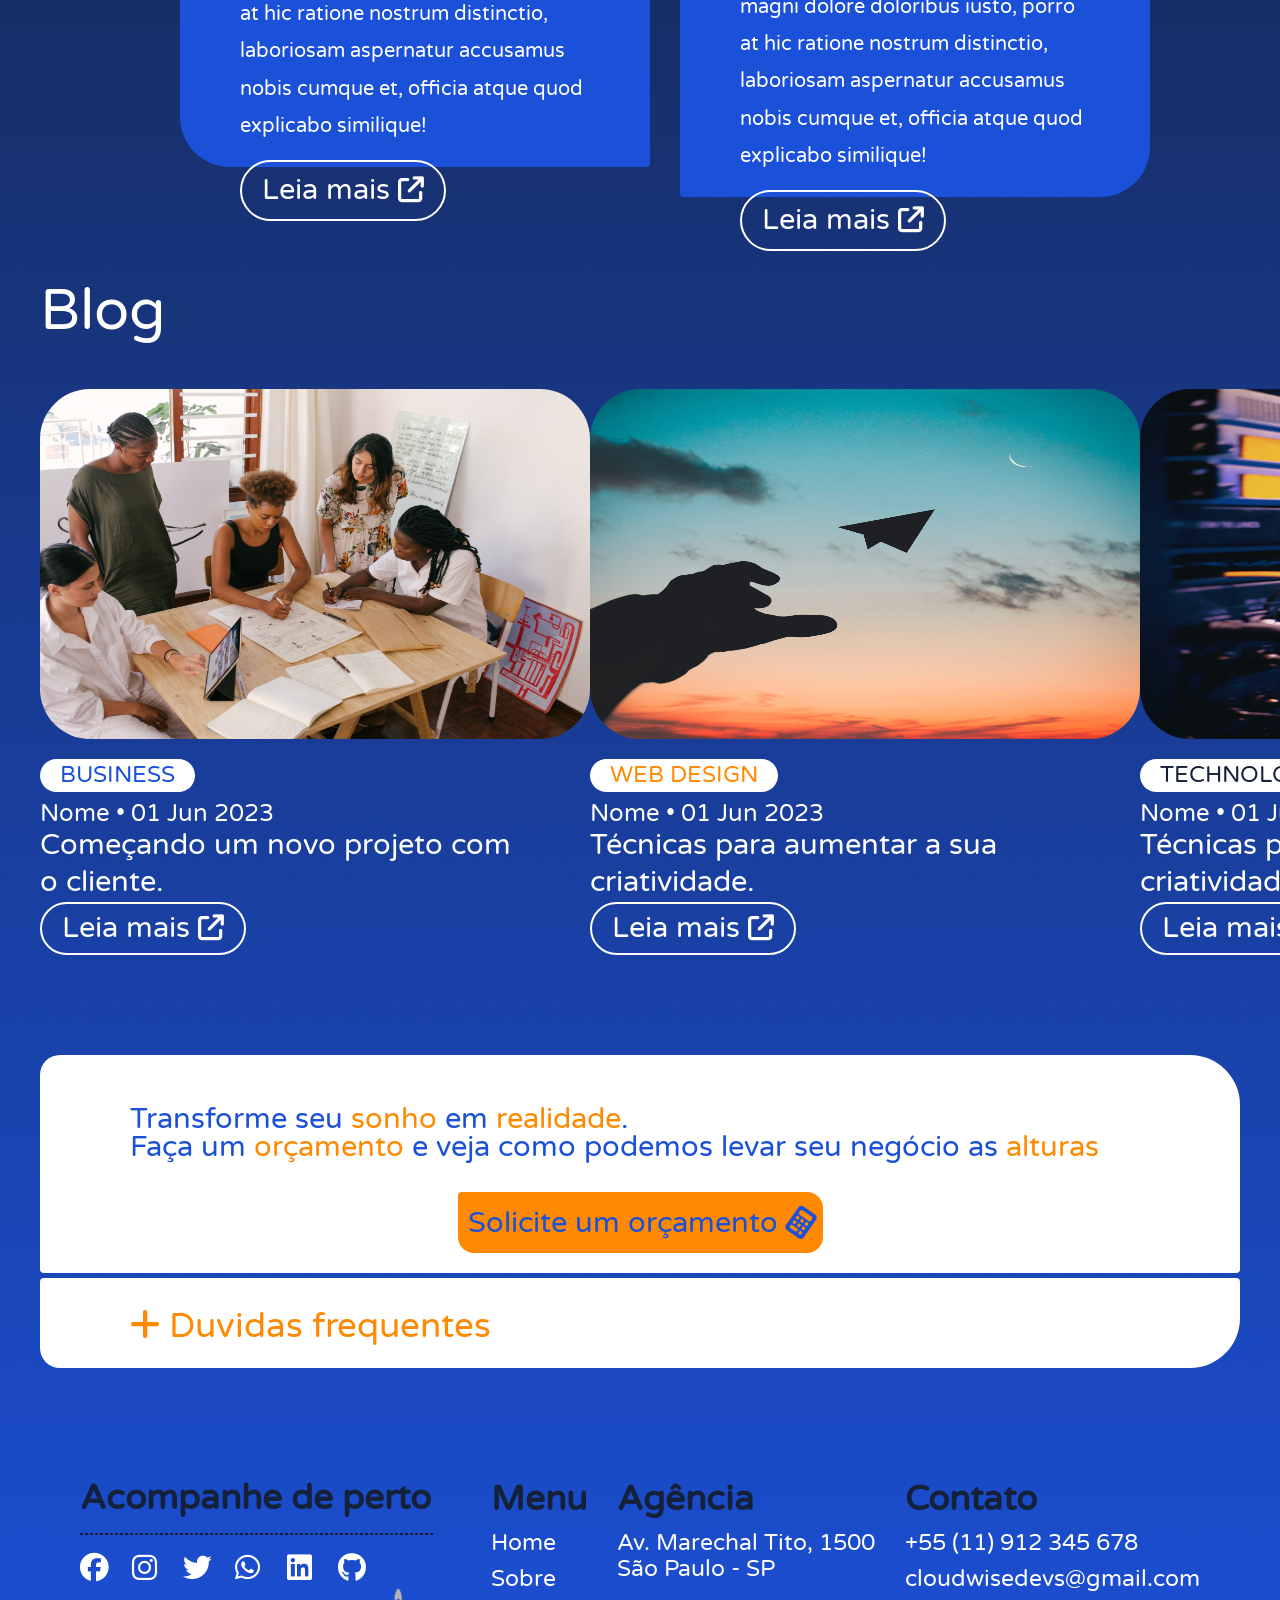
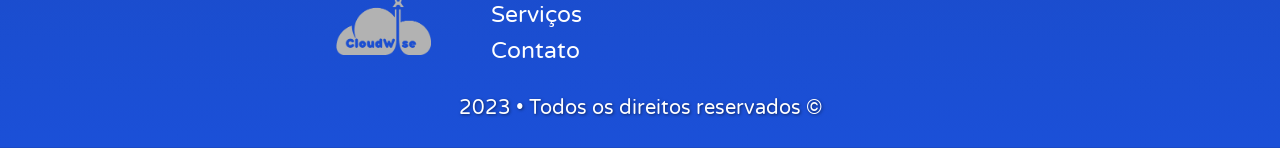
==== commit 2a602172: "teste" ====
--- a/agencia-cloud-wise/index.html
+++ b/agencia-cloud-wise/index.html
@@ -263,7 +263,7 @@
         </div>
     </main>
 
-    <!-- <footer>
+    <footer>
         <div class="rodape">
             <div class="acompanhe">
                 <h2>Acompanhe de perto</h2>
@@ -307,7 +307,7 @@
         <div class="direito">
             <p>2023 &#x2022; Todos os direitos reservados &COPY;</p>
         </div>
-    </footer> -->
+    </footer>
     <script src="js/script.js"></script>
 </body>
 
--- a/agencia-cloud-wise/styles/style.css
+++ b/agencia-cloud-wise/styles/style.css
@@ -1231,7 +1231,6 @@
     width: 100%;
   }
   main {
-    background-color: lightsalmon;
     max-width: 380px;
   }
   main section {
@@ -1425,4 +1424,7 @@
   main .voltar img {
     height: 35px;
   }
+  footer {
+    background-color: lightsalmon;
+  }
 }/*# sourceMappingURL=style.css.map */
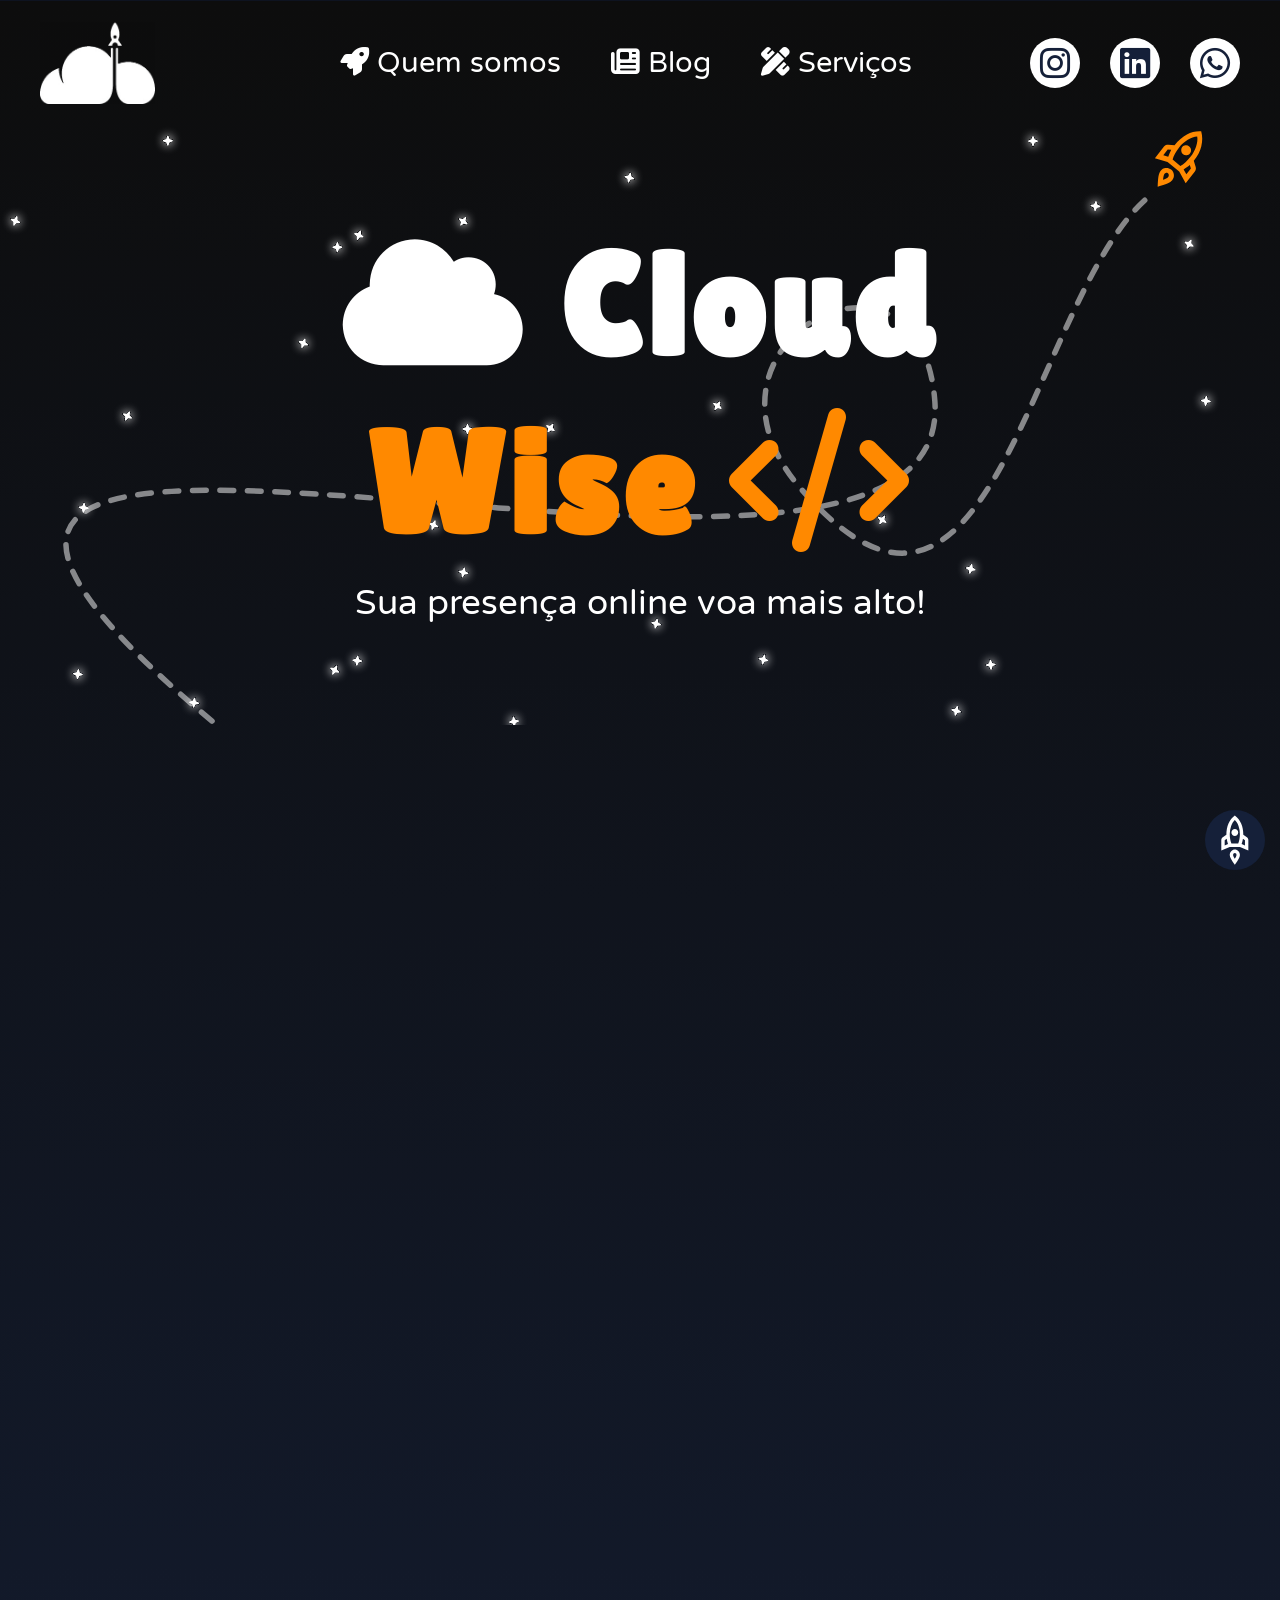
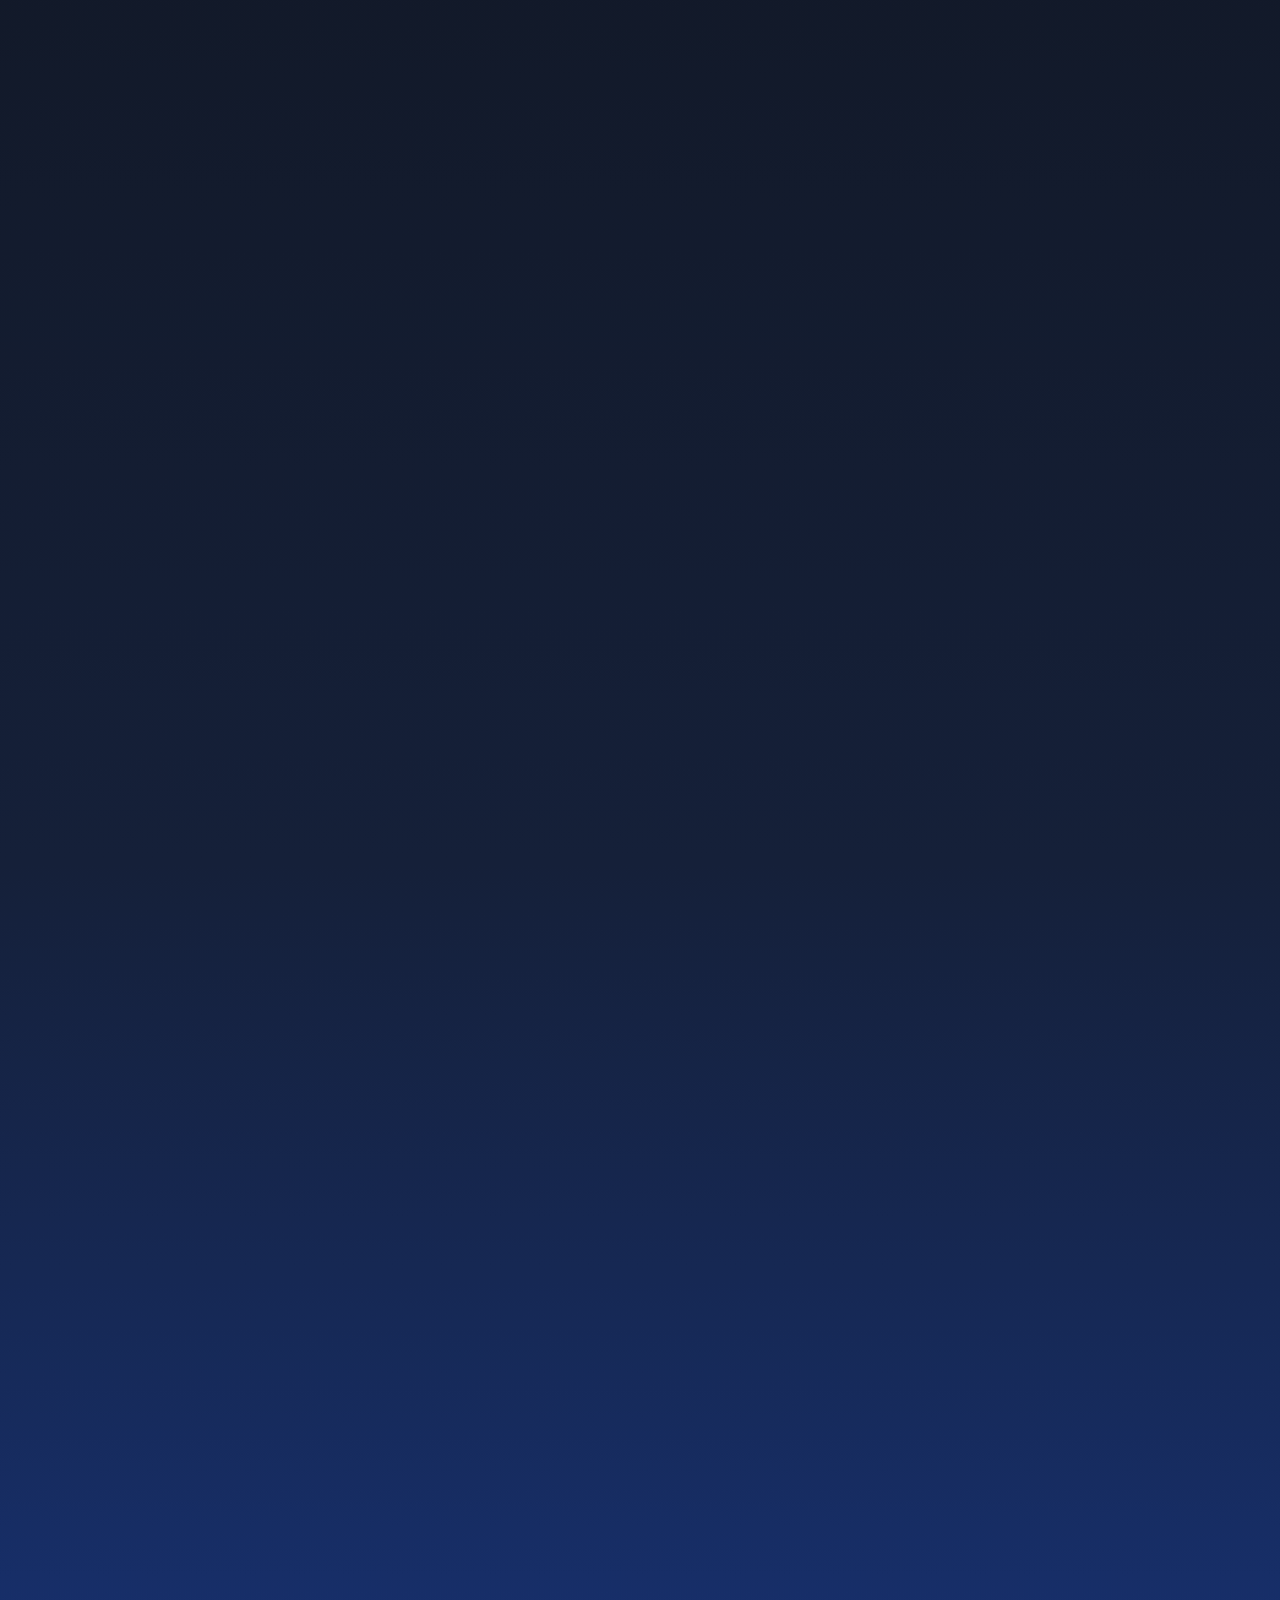
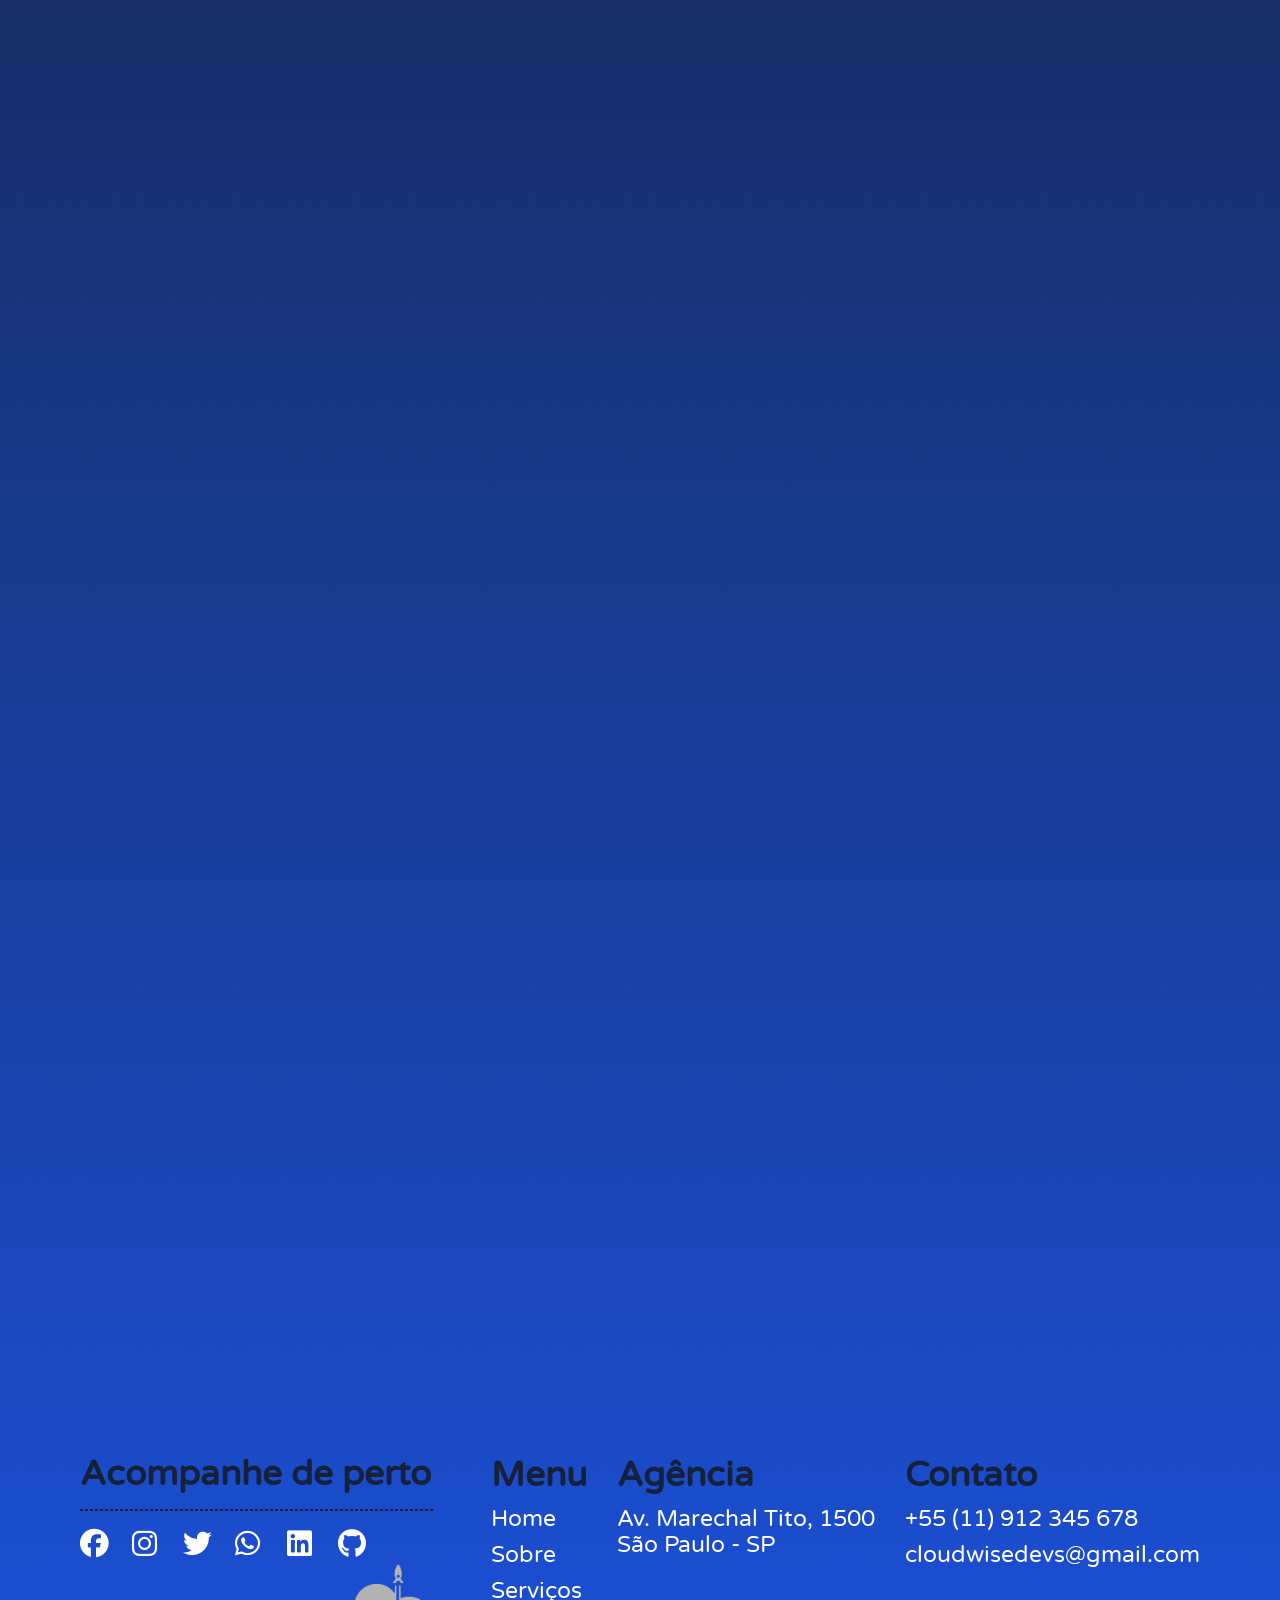
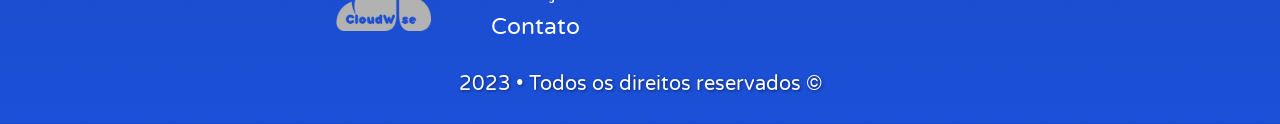
==== commit 4c602f4a: "adicionando aos js" ====
--- a/agencia-cloud-wise/index.html
+++ b/agencia-cloud-wise/index.html
@@ -7,29 +7,29 @@
     <meta name="viewport" content="width=device-width, initial-scale=1.0">
     <!-- STYLES -->
     <link rel="stylesheet" href="styles/reset.css">
-    <link rel="stylesheet" href="styles/style.css">
+
     <!-- ICONS -->
     <link rel="stylesheet" href="https://cdnjs.cloudflare.com/ajax/libs/font-awesome/6.4.0/css/all.min.css"
         integrity="sha512-iecdLmaskl7CVkqkXNQ/ZH/XLlvWZOJyj7Yy7tcenmpD1ypASozpmT/E0iPtmFIB46ZmdtAc9eNBvH0H/ZpiBw=="
         crossorigin="anonymous" referrerpolicy="no-referrer" />
+    <!-- ICONS -->
 
     <!-- SLICK -->
-    <script src="https://cdnjs.cloudflare.com/ajax/libs/jquery/3.7.0/jquery.min.js"
-        integrity="sha512-3gJwYpMe3QewGELv8k/BX9vcqhryRdzRMxVfq6ngyWXwo03GFEzjsUm8Q7RZcHPHksttq7/GFoxjCVUjkjvPdw=="
-        crossorigin="anonymous" referrerpolicy="no-referrer"></script>
-
-    <script src="https://cdnjs.cloudflare.com/ajax/libs/slick-carousel/1.8.1/slick.min.js"
-        integrity="sha512-XtmMtDEcNz2j7ekrtHvOVR4iwwaD6o/FUJe6+Zq+HgcCsk3kj4uSQQR8weQ2QVj1o0Pk6PwYLohm206ZzNfubg=="
-        crossorigin="anonymous" referrerpolicy="no-referrer"></script>
-
-    <link rel="stylesheet" href="https://cdnjs.cloudflare.com/ajax/libs/slick-carousel/1.8.1/slick-theme.min.css"
-        integrity="sha512-17EgCFERpgZKcm0j0fEq1YCJuyAWdz9KUtv1EjVuaOz8pDnh/0nZxmU6BBXwaaxqoi9PQXnRWqlcDB027hgv9A=="
-        crossorigin="anonymous" referrerpolicy="no-referrer" />
-
-    <link rel="stylesheet" href="https://cdnjs.cloudflare.com/ajax/libs/slick-carousel/1.8.1/slick.min.css"
-        integrity="sha512-yHknP1/AwR+yx26cB1y0cjvQUMvEa2PFzt1c9LlS4pRQ5NOTZFWbhBig+X9G9eYW/8m0/4OXNx8pxJ6z57x0dw=="
-        crossorigin="anonymous" referrerpolicy="no-referrer" />
-    
+    <script src="https://cdnjs.cloudflare.com/ajax/libs/jquery/3.7.0/jquery.min.js" integrity="sha512-3gJwYpMe3QewGELv8k/BX9vcqhryRdzRMxVfq6ngyWXwo03GFEzjsUm8Q7RZcHPHksttq7/GFoxjCVUjkjvPdw==" crossorigin="anonymous" referrerpolicy="no-referrer"></script>
+
+    <script src="https://cdnjs.cloudflare.com/ajax/libs/slick-carousel/1.8.1/slick.min.js" integrity="sha512-XtmMtDEcNz2j7ekrtHvOVR4iwwaD6o/FUJe6+Zq+HgcCsk3kj4uSQQR8weQ2QVj1o0Pk6PwYLohm206ZzNfubg==" crossorigin="anonymous" referrerpolicy="no-referrer"></script>
+
+    <link rel="stylesheet" href="https://cdnjs.cloudflare.com/ajax/libs/slick-carousel/1.8.1/slick-theme.min.css" integrity="sha512-17EgCFERpgZKcm0j0fEq1YCJuyAWdz9KUtv1EjVuaOz8pDnh/0nZxmU6BBXwaaxqoi9PQXnRWqlcDB027hgv9A==" crossorigin="anonymous" referrerpolicy="no-referrer" />
+
+    <link rel="stylesheet" href="https://cdnjs.cloudflare.com/ajax/libs/slick-carousel/1.8.1/slick.min.css" integrity="sha512-yHknP1/AwR+yx26cB1y0cjvQUMvEa2PFzt1c9LlS4pRQ5NOTZFWbhBig+X9G9eYW/8m0/4OXNx8pxJ6z57x0dw==" crossorigin="anonymous" referrerpolicy="no-referrer" />
+    <!-- SLICK -->
+
+    <!-- AOS -->
+    <link href="https://unpkg.com/aos@2.3.1/dist/aos.css" rel="stylesheet">
+    <!-- AOS -->
+
+    <link rel="stylesheet" href="styles/style.css">
+
     <link rel="shortcut icon" href="../assets/logos/favicon.ico" type="image/x-icon">
     <title>Cloud Wise</title>
 </head>
@@ -51,12 +51,12 @@
                 <li><a href="#"><i class="fa-solid fa-newspaper"></i> Blog</a></li>
                 <li><a href="#"><i class="fa-solid fa-pen-ruler"></i> Serviços</a></li>
             </ul>
-        <ul class="redes">
-            <li><a href="#"><i class="fa-brands fa-instagram"></i></a></li>
-            <li><a href="#"><i class="fa-brands fa-linkedin"></i></a></li>
-            <li><a href="#"><i class="fa-brands fa-whatsapp"></i></a></li>
-        </ul>
-    </nav>
+            <ul class="redes">
+                <li><a href="#"><i class="fa-brands fa-instagram"></i></a></li>
+                <li><a href="#"><i class="fa-brands fa-linkedin"></i></a></li>
+                <li><a href="#"><i class="fa-brands fa-whatsapp"></i></a></li>
+            </ul>
+        </nav>
 
     </header>
 
@@ -84,7 +84,7 @@
             </div>
         </div>
 
-        <section class="sobre">
+        <section class="sobre" data-aos="fade-up">
             <div class="sobre__txt">
                 <h2>Sobre a agência</h2>
                 <p>
@@ -107,7 +107,7 @@
             </div>
         </section>
 
-        <section class="como">
+        <section class="como" data-aos="fade-up">
             <div class="como__img">
                 <img src="assets/img/como-1.jpg">
             </div>
@@ -138,7 +138,7 @@
             </div>
         </section>
 
-        <section class="servicos">
+        <section class="servicos" data-aos="fade-up">
             <h2>Serviços que podem te ajudar</h2>
             <a href="#" class="btn-white svc-btn">Veja tudo <i class="fa-solid fa-arrow-up-right-from-square"></i></a>
             <div class="cards">
@@ -177,10 +177,11 @@
             </div>
         </section>
 
-        <section class="servicos__tab">
+        <section class="servicos__tab" data-aos="fade-up">
             <div class="header-svc">
                 <h2>Serviços que podem te ajudar</h2>
-                <a href="#" class="btn-white svc-btn">Veja tudo <i class="fa-solid fa-arrow-up-right-from-square"></i></a>
+                <a href="#" class="btn-white svc-btn">Veja tudo <i
+                        class="fa-solid fa-arrow-up-right-from-square"></i></a>
             </div>
             <div class="cards__tab">
                 <div class="card-1">
@@ -216,9 +217,9 @@
                     <a href="#" class="btn-white">Leia mais <i class="fa-solid fa-arrow-up-right-from-square"></i></a>
                 </div>
             </div>
-        </section> 
-
-        <section class="blog">
+        </section>
+
+        <section class="blog" data-aos="fade-up">
             <h2>Blog</h2>
             <div class="blogs">
                 <div class="blog-1">
@@ -245,7 +246,7 @@
             </div>
         </section>
 
-        <section class="orcamento">
+        <section class="orcamento" data-aos="fade-up">
             <p>
                 Transforme seu <strong>sonho</strong> em <strong>realidade</strong>.
                 <br>
@@ -254,7 +255,7 @@
             <a href="#">Solicite um orçamento <i class="fa-solid fa-calculator"></i></a>
         </section>
 
-        <section class="duvidas">
+        <section class="duvidas" data-aos="fade-up">
             <p><i class="fa-solid fa-plus"></i> Duvidas frequentes</p>
         </section>
 
@@ -308,6 +309,9 @@
             <p>2023 &#x2022; Todos os direitos reservados &COPY;</p>
         </div>
     </footer>
+    <!-- ↓ biblioteca AOS ↓ -->
+    <script src="https://unpkg.com/aos@2.3.1/dist/aos.js"></script>
+
     <script src="js/script.js"></script>
 </body>
 
--- a/agencia-cloud-wise/styles/style.css
+++ b/agencia-cloud-wise/styles/style.css
@@ -13,11 +13,28 @@
   --suave: .5s ease;
 }
 
+@-webkit-keyframes pulse {
+  50% {
+    background-color: var(--laranja-1);
+  }
+}
+
 @keyframes pulse {
   50% {
     background-color: var(--laranja-1);
   }
 }
+@-webkit-keyframes wiggle {
+  0%, 80%, 100% {
+    transform: rotate(35deg);
+  }
+  85% {
+    transform: rotate(45deg);
+  }
+  95% {
+    transform: rotate(25deg);
+  }
+}
 @keyframes wiggle {
   0%, 80%, 100% {
     transform: rotate(35deg);
@@ -29,9 +46,21 @@
     transform: rotate(25deg);
   }
 }
+@-webkit-keyframes pisca {
+  50% {
+    color: white;
+  }
+}
 @keyframes pisca {
   50% {
     color: white;
+  }
+}
+@-webkit-keyframes pisca2 {
+  50% {
+    color: var(--laranja-1);
+    font-size: calc(var(--size) * 1.1);
+    text-shadow: 0 0 4px rgba(0, 0, 0, 0.5);
   }
 }
 @keyframes pisca2 {
@@ -39,6 +68,14 @@
     color: var(--laranja-1);
     font-size: calc(var(--size) * 1.1);
     text-shadow: 0 0 4px rgba(0, 0, 0, 0.5);
+  }
+}
+@-webkit-keyframes float {
+  0%, 100% {
+    transform: translateY(3%);
+  }
+  50% {
+    transform: translateY(-3%);
   }
 }
 @keyframes float {
@@ -246,10 +283,12 @@
   margin-top: 2px;
 }
 header .redes li:nth-child(3) {
-  animation: pulse 2.5s infinite;
+  -webkit-animation: pulse 2.5s infinite;
+          animation: pulse 2.5s infinite;
 }
 header .redes li:nth-child(3):hover {
-  animation: none;
+  -webkit-animation: none;
+          animation: none;
   background-color: var(--laranja-1);
 }
 header .redes li:nth-child(3):hover i {
@@ -459,11 +498,12 @@
 main .servicos .cards {
   display: grid;
   grid-area: cards;
+  grid-template-rows: repeat(2, 450px);
   grid-template-areas: "card1 card2" "card3 card4";
   gap: 30px;
 }
 main .servicos .cards div {
-  height: 38vh;
+  height: 78%;
   width: 350px;
   padding: 60px;
   background: var(--azul-1);
@@ -473,10 +513,12 @@
   align-items: flex-start;
   gap: 15px;
   line-height: calc(var(--size) * 1.3);
-  animation: float 9s ease infinite;
+  -webkit-animation: float 9s ease infinite;
+          animation: float 9s ease infinite;
 }
 main .servicos .cards div:hover {
-  animation-play-state: paused;
+  -webkit-animation-play-state: paused;
+          animation-play-state: paused;
 }
 main .servicos .cards div:hover > span i {
   color: var(--laranja-1);
@@ -502,25 +544,29 @@
   grid-area: card1;
   border-radius: 50px 4px 4px 4px;
   transform: translateY(-15px);
-  animation-delay: 0.2s;
+  -webkit-animation-delay: 0.2s;
+          animation-delay: 0.2s;
 }
 main .servicos .cards .card-2 {
   grid-area: card2;
   border-radius: 4px 50px 4px 4px;
   transform: translateY(15px);
-  animation-delay: 0.5s;
+  -webkit-animation-delay: 0.5s;
+          animation-delay: 0.5s;
 }
 main .servicos .cards .card-3 {
   grid-area: card3;
   border-radius: 4px 4px 4px 50px;
   transform: translateY(-15px);
-  animation-delay: 0s;
+  -webkit-animation-delay: 0s;
+          animation-delay: 0s;
 }
 main .servicos .cards .card-4 {
   grid-area: card4;
   border-radius: 4px 4px 50px 4px;
   transform: translateY(15px);
-  animation-delay: 0.8s;
+  -webkit-animation-delay: 0.8s;
+          animation-delay: 0.8s;
 }
 main .servicos__tab {
   display: none;
@@ -555,6 +601,7 @@
   background-color: var(--branco-1);
   border-radius: 34px;
   padding: 5px 20px;
+  width: -webkit-max-content;
   width: -moz-max-content;
   width: max-content;
   text-align: center;
@@ -638,12 +685,14 @@
   text-shadow: 1px 1px 3px rgba(0, 0, 0, 0.5);
 }
 main .orcamento a:hover > i {
-  animation: pisca 1.5s ease;
+  -webkit-animation: pisca 1.5s ease;
+          animation: pisca 1.5s ease;
 }
 main .orcamento a i {
   transform: rotate(35deg);
   padding-left: 5px;
-  animation: wiggle 2.5s infinite;
+  -webkit-animation: wiggle 2.5s infinite;
+          animation: wiggle 2.5s infinite;
 }
 main .duvidas {
   max-width: 1200px;
@@ -673,6 +722,7 @@
   font-size: calc(var(--size) * 1.2);
 }
 main .voltar {
+  z-index: 1;
   position: fixed;
   right: 15px;
   bottom: 30px;
@@ -711,28 +761,40 @@
   justify-content: space-evenly;
 }
 footer .rodape .acompanhe:hover .fa-facebook {
-  animation: pisca2 0.7s ease normal;
-  animation-delay: 0s;
+  -webkit-animation: pisca2 0.7s ease normal;
+          animation: pisca2 0.7s ease normal;
+  -webkit-animation-delay: 0s;
+          animation-delay: 0s;
 }
 footer .rodape .acompanhe:hover .fa-instagram {
-  animation: pisca2 0.7s ease normal;
-  animation-delay: 0.5s;
+  -webkit-animation: pisca2 0.7s ease normal;
+          animation: pisca2 0.7s ease normal;
+  -webkit-animation-delay: 0.5s;
+          animation-delay: 0.5s;
 }
 footer .rodape .acompanhe:hover .fa-twitter {
-  animation: pisca2 0.7s ease normal;
-  animation-delay: 1s;
+  -webkit-animation: pisca2 0.7s ease normal;
+          animation: pisca2 0.7s ease normal;
+  -webkit-animation-delay: 1s;
+          animation-delay: 1s;
 }
 footer .rodape .acompanhe:hover .fa-whatsapp {
-  animation: pisca2 0.7s ease normal;
-  animation-delay: 1.5s;
+  -webkit-animation: pisca2 0.7s ease normal;
+          animation: pisca2 0.7s ease normal;
+  -webkit-animation-delay: 1.5s;
+          animation-delay: 1.5s;
 }
 footer .rodape .acompanhe:hover .fa-linkedin {
-  animation: pisca2 0.7s ease normal;
-  animation-delay: 2s;
+  -webkit-animation: pisca2 0.7s ease normal;
+          animation: pisca2 0.7s ease normal;
+  -webkit-animation-delay: 2s;
+          animation-delay: 2s;
 }
 footer .rodape .acompanhe:hover .fa-github {
-  animation: pisca2 0.7s ease normal;
-  animation-delay: 2.5s;
+  -webkit-animation: pisca2 0.7s ease normal;
+          animation: pisca2 0.7s ease normal;
+  -webkit-animation-delay: 2.5s;
+          animation-delay: 2.5s;
 }
 footer .rodape .acompanhe:hover img {
   filter: brightness(100%);
@@ -844,7 +906,7 @@
     transform: translateX(50%)-50%;
   }
   header .btn-open,
-  header .btn-close {
+header .btn-close {
     display: block;
   }
   header nav {
@@ -1001,9 +1063,9 @@
     display: none !important;
   }
   main .servicos__tab .cards__tab .card-1,
-  main .servicos__tab .cards__tab .card-2,
-  main .servicos__tab .cards__tab .card-3,
-  main .servicos__tab .cards__tab .card-4 {
+main .servicos__tab .cards__tab .card-2,
+main .servicos__tab .cards__tab .card-3,
+main .servicos__tab .cards__tab .card-4 {
     display: flex;
     flex-direction: column;
     justify-content: space-evenly;
@@ -1012,44 +1074,44 @@
     border-radius: 50px 50px;
   }
   main .servicos__tab .cards__tab .card-1:hover > span i,
-  main .servicos__tab .cards__tab .card-2:hover > span i,
-  main .servicos__tab .cards__tab .card-3:hover > span i,
-  main .servicos__tab .cards__tab .card-4:hover > span i {
+main .servicos__tab .cards__tab .card-2:hover > span i,
+main .servicos__tab .cards__tab .card-3:hover > span i,
+main .servicos__tab .cards__tab .card-4:hover > span i {
     color: var(--laranja-1);
   }
   main .servicos__tab .cards__tab .card-1:hover .btn-white,
-  main .servicos__tab .cards__tab .card-2:hover .btn-white,
-  main .servicos__tab .cards__tab .card-3:hover .btn-white,
-  main .servicos__tab .cards__tab .card-4:hover .btn-white {
+main .servicos__tab .cards__tab .card-2:hover .btn-white,
+main .servicos__tab .cards__tab .card-3:hover .btn-white,
+main .servicos__tab .cards__tab .card-4:hover .btn-white {
     background-color: var(--laranja-1);
     color: var(--azul-2);
     border-color: var(--laranja-1);
   }
   main .servicos__tab .cards__tab .card-1 span i,
-  main .servicos__tab .cards__tab .card-2 span i,
-  main .servicos__tab .cards__tab .card-3 span i,
-  main .servicos__tab .cards__tab .card-4 span i {
+main .servicos__tab .cards__tab .card-2 span i,
+main .servicos__tab .cards__tab .card-3 span i,
+main .servicos__tab .cards__tab .card-4 span i {
     color: var(--azul-2);
     font-size: calc(var(--size) * 1.1);
     transition: var(--suave);
   }
   main .servicos__tab .cards__tab .card-1 h3,
-  main .servicos__tab .cards__tab .card-2 h3,
-  main .servicos__tab .cards__tab .card-3 h3,
-  main .servicos__tab .cards__tab .card-4 h3 {
+main .servicos__tab .cards__tab .card-2 h3,
+main .servicos__tab .cards__tab .card-3 h3,
+main .servicos__tab .cards__tab .card-4 h3 {
     font-size: calc(var(--size) * 0.9);
     font-weight: bold;
   }
   main .servicos__tab .cards__tab .card-1 p,
-  main .servicos__tab .cards__tab .card-2 p,
-  main .servicos__tab .cards__tab .card-3 p,
-  main .servicos__tab .cards__tab .card-4 p {
+main .servicos__tab .cards__tab .card-2 p,
+main .servicos__tab .cards__tab .card-3 p,
+main .servicos__tab .cards__tab .card-4 p {
     font-size: calc(var(--size) * 0.6);
   }
   main .servicos__tab .cards__tab .card-1 .btn-white,
-  main .servicos__tab .cards__tab .card-2 .btn-white,
-  main .servicos__tab .cards__tab .card-3 .btn-white,
-  main .servicos__tab .cards__tab .card-4 .btn-white {
+main .servicos__tab .cards__tab .card-2 .btn-white,
+main .servicos__tab .cards__tab .card-3 .btn-white,
+main .servicos__tab .cards__tab .card-4 .btn-white {
     font-size: calc(var(--size) * 0.8);
     width: 55%;
     padding: 5px;
@@ -1057,9 +1119,9 @@
     text-align: center;
   }
   main .servicos__tab .cards__tab .card-1 .btn-white i,
-  main .servicos__tab .cards__tab .card-2 .btn-white i,
-  main .servicos__tab .cards__tab .card-3 .btn-white i,
-  main .servicos__tab .cards__tab .card-4 .btn-white i {
+main .servicos__tab .cards__tab .card-2 .btn-white i,
+main .servicos__tab .cards__tab .card-3 .btn-white i,
+main .servicos__tab .cards__tab .card-4 .btn-white i {
     font-size: calc(var(--size) * 0.7);
   }
   main .servicos__tab .cards__tab .slick-slide {
@@ -1079,6 +1141,7 @@
     width: 90%;
   }
   main .blog .slick-track .slick-slide {
+    height: -webkit-fit-content;
     height: -moz-fit-content;
     height: fit-content;
   }
@@ -1093,10 +1156,10 @@
     padding: 10px;
   }
   main .blog .blog-1,
-  main .blog .blog-2,
-  main .blog .blog-3,
-  main .blog .blog-4,
-  main .blog .blog-5 {
+main .blog .blog-2,
+main .blog .blog-3,
+main .blog .blog-4,
+main .blog .blog-5 {
     width: 669px;
     display: flex;
     flex-direction: column;
@@ -1280,7 +1343,30 @@
     display: block;
     height: 300px;
     width: 90%;
-    animation: fadeImg 20s ease infinite;
+    -webkit-animation: fadeImg 20s ease infinite;
+            animation: fadeImg 20s ease infinite;
+  }
+  @-webkit-keyframes fadeImg {
+    0% {
+      background: url(../assets/img/banner-1.jpg) no-repeat;
+      background-size: cover;
+      border-radius: 40% 20%;
+    }
+    25% {
+      background: url(../assets/img/banner-5.jpg) no-repeat;
+      background-size: cover;
+      border-radius: 20% 40%;
+    }
+    50% {
+      background: url(../assets/img/banner-3.jpg) no-repeat;
+      background-size: cover;
+      border-radius: 40% 20%;
+    }
+    75% {
+      background: url(../assets/img/banner-6.jpg) no-repeat;
+      background-size: cover;
+      border-radius: 20% 40%;
+    }
   }
   @keyframes fadeImg {
     0% {
@@ -1354,6 +1440,7 @@
   }
   main .blog {
     max-width: 380px;
+    max-height: 600px;
     width: 90%;
   }
   main .blog h2 {
@@ -1424,7 +1511,67 @@
   main .voltar img {
     height: 35px;
   }
-  footer {
-    background-color: lightsalmon;
+  footer .rodape {
+    max-width: 380px;
+    width: 90%;
+    flex-direction: column;
+    height: auto;
+  }
+  footer .rodape .acompanhe {
+    order: 1;
+    display: flex;
+    flex-direction: column;
+    justify-content: space-evenly;
+    margin-top: 30px;
+  }
+  footer .rodape .acompanhe h2 {
+    font-size: calc(var(--size) * 1);
+  }
+  footer .rodape .acompanhe ul {
+    display: flex;
+    align-items: center;
+    flex-wrap: wrap;
+    justify-content: center;
+    width: 50%;
+    gap: 20px;
+    height: calc(var(--size) * 1.1);
+  }
+  footer .rodape .acompanhe ul li {
+    width: calc(var(--size) * 1.1);
+  }
+  footer .rodape .acompanhe ul li a {
+    color: var(--branco-1);
+    transition: var(--suave);
+  }
+  footer .rodape .acompanhe ul li a:hover {
+    color: var(--azul-2);
+    text-shadow: 1px 1px 3px rgba(0, 0, 0, 0.5);
+  }
+  footer .rodape .acompanhe img {
+    transform: translateY(-50%);
+  }
+  footer .rodape .menu {
+    display: flex;
+    flex-direction: column;
+    gap: 10px;
+  }
+  footer .rodape .menu ul {
+    border: none !important;
+    text-align: center;
+    align-items: center;
+    justify-content: center;
+    margin-bottom: 30px;
+  }
+  footer .rodape .menu ul:nth-child(1) {
+    line-height: calc(var(--size) * 0.1);
+  }
+  footer .rodape .menu ul:nth-child(1),
+footer .rodape .menu ul:nth-child(2),
+footer .rodape .menu ul:nth-child(3) {
+    align-items: center;
+  }
+  footer .direito {
+    max-width: 380px;
+    width: 100%;
   }
 }/*# sourceMappingURL=style.css.map */
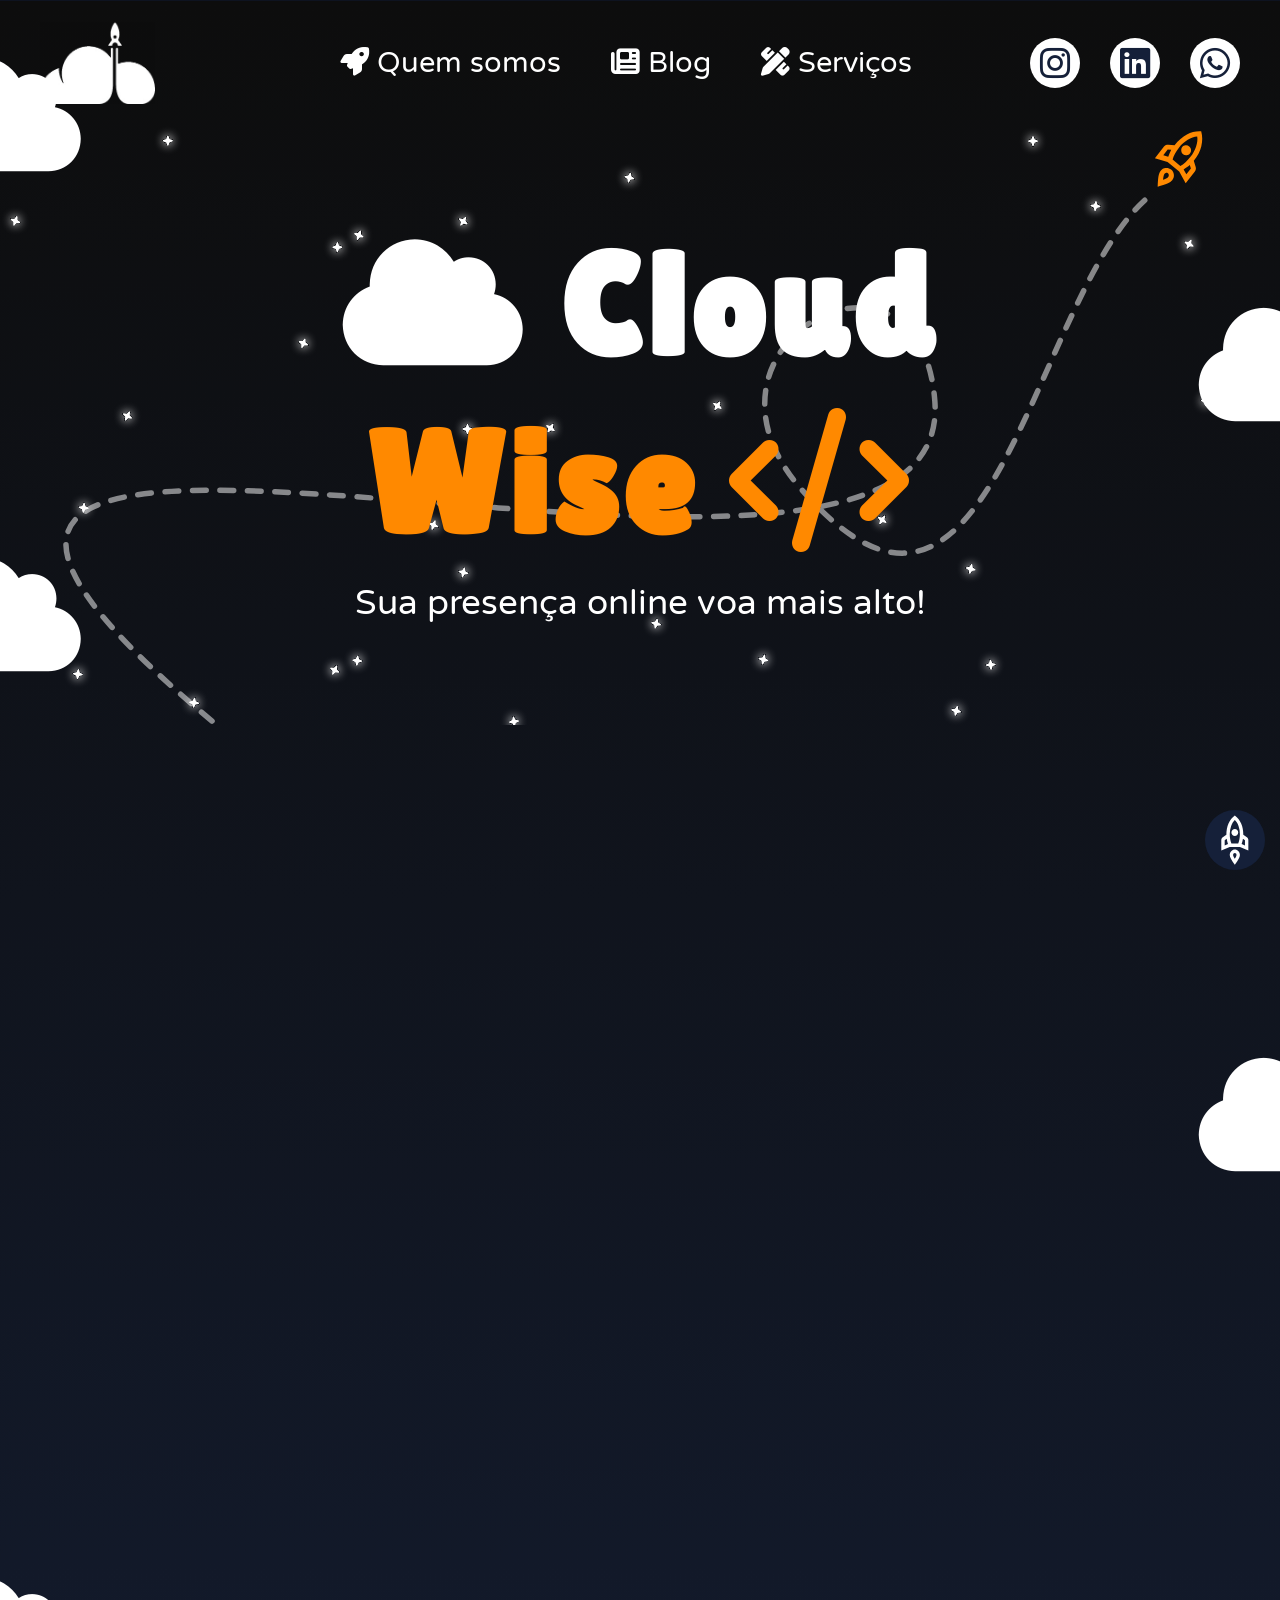
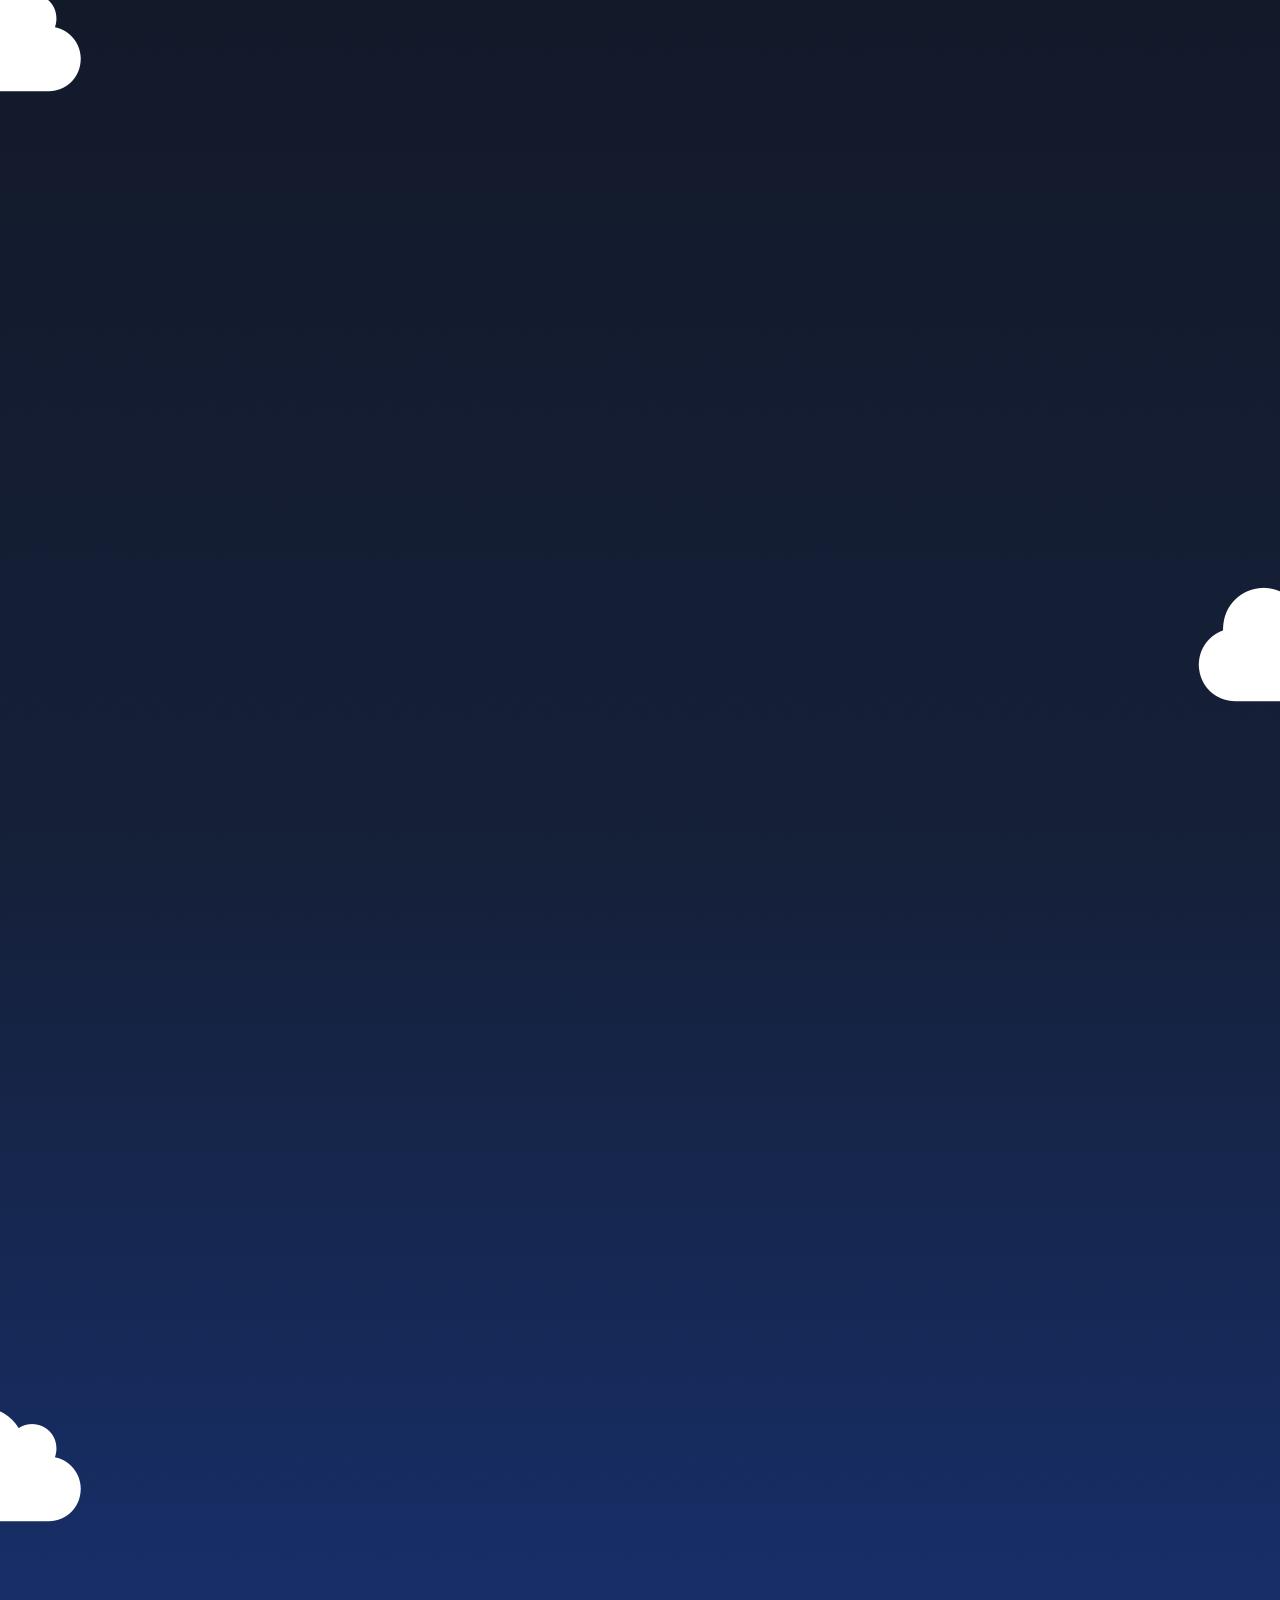
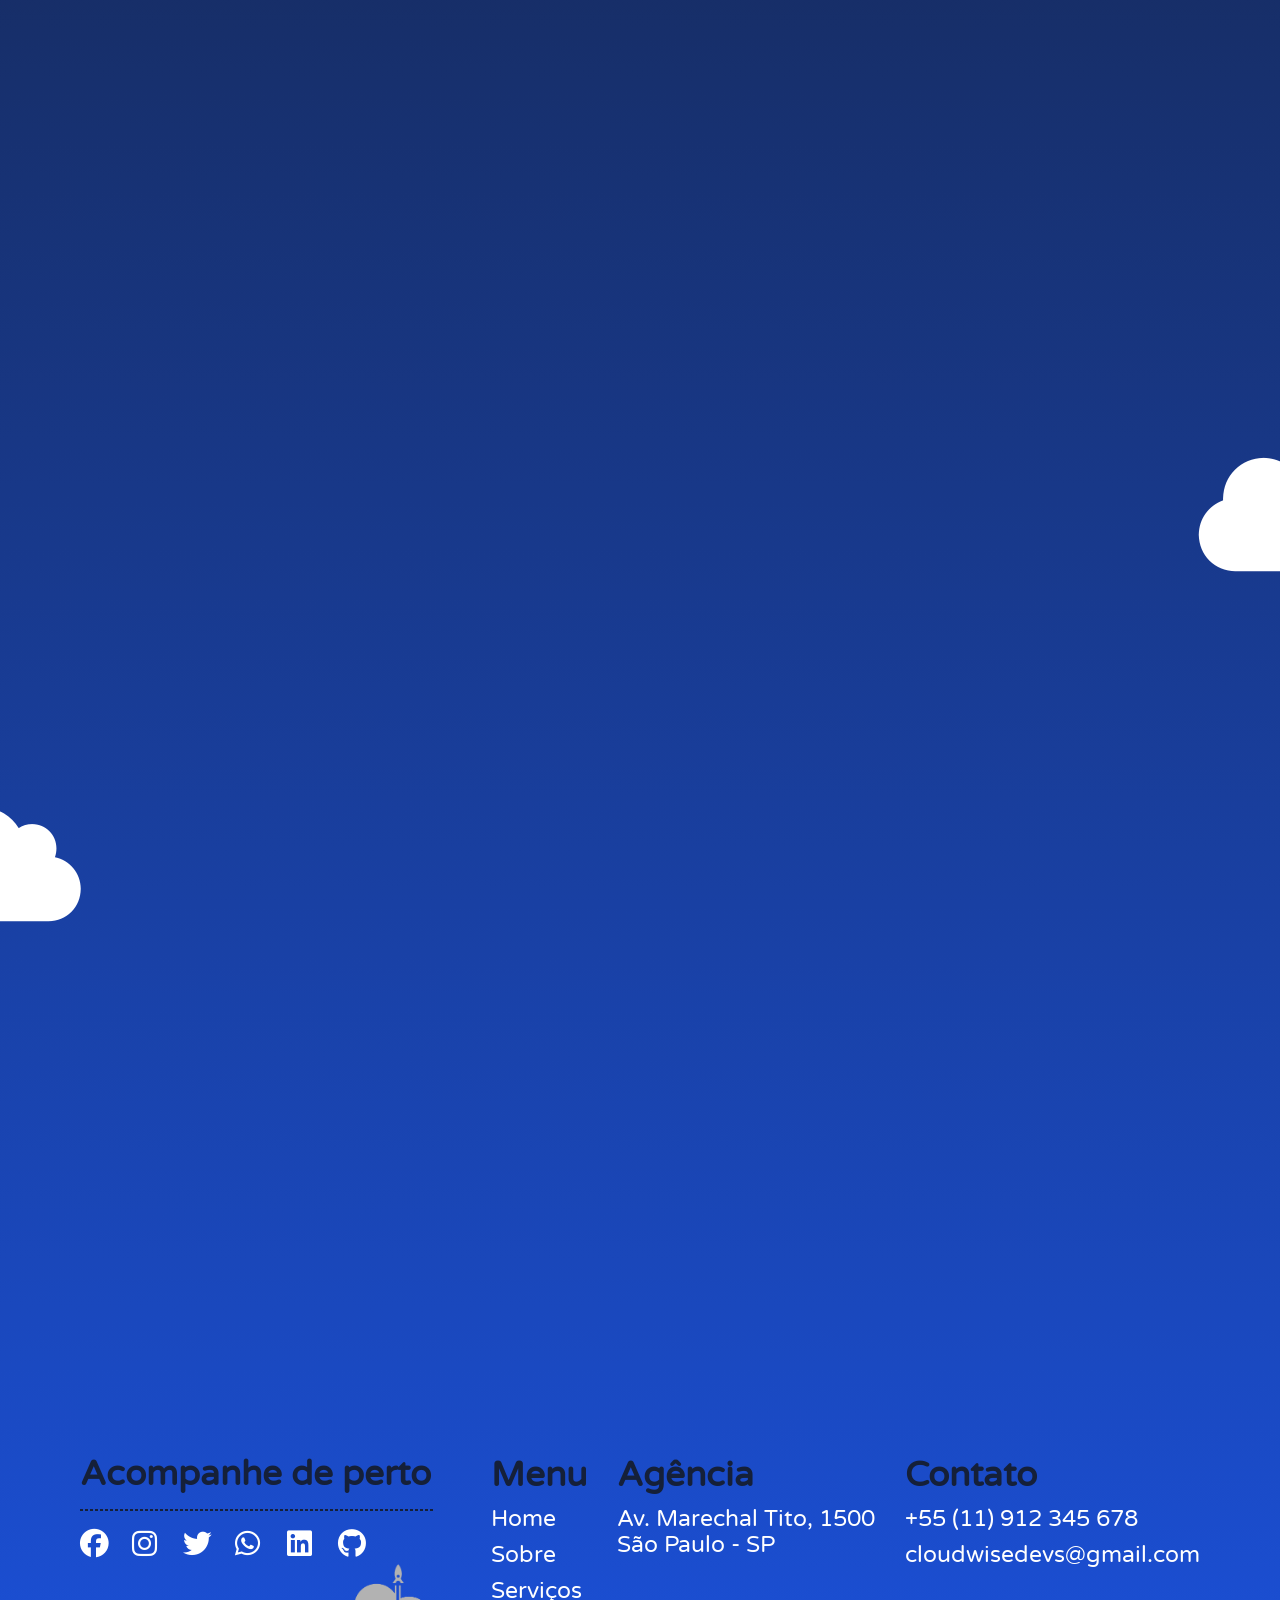
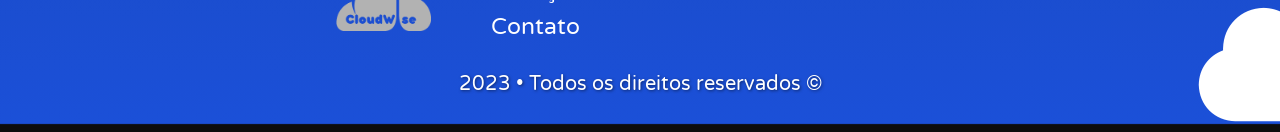
==== commit 0477d707: "finalizando nuvens 380px" ====
--- a/agencia-cloud-wise/index.html
+++ b/agencia-cloud-wise/index.html
@@ -5,16 +5,16 @@
     <meta charset="UTF-8">
     <meta http-equiv="X-UA-Compatible" content="IE=edge">
     <meta name="viewport" content="width=device-width, initial-scale=1.0">
-    <!-- STYLES -->
+    <!-- #region STYLES -->
     <link rel="stylesheet" href="styles/reset.css">
 
-    <!-- ICONS -->
+    <!-- #region ICONS -->
     <link rel="stylesheet" href="https://cdnjs.cloudflare.com/ajax/libs/font-awesome/6.4.0/css/all.min.css"
         integrity="sha512-iecdLmaskl7CVkqkXNQ/ZH/XLlvWZOJyj7Yy7tcenmpD1ypASozpmT/E0iPtmFIB46ZmdtAc9eNBvH0H/ZpiBw=="
         crossorigin="anonymous" referrerpolicy="no-referrer" />
-    <!-- ICONS -->
-
-    <!-- SLICK -->
+    <!-- #endregion ICONS -->
+
+    <!-- #region SLICK -->
     <script src="https://cdnjs.cloudflare.com/ajax/libs/jquery/3.7.0/jquery.min.js" integrity="sha512-3gJwYpMe3QewGELv8k/BX9vcqhryRdzRMxVfq6ngyWXwo03GFEzjsUm8Q7RZcHPHksttq7/GFoxjCVUjkjvPdw==" crossorigin="anonymous" referrerpolicy="no-referrer"></script>
 
     <script src="https://cdnjs.cloudflare.com/ajax/libs/slick-carousel/1.8.1/slick.min.js" integrity="sha512-XtmMtDEcNz2j7ekrtHvOVR4iwwaD6o/FUJe6+Zq+HgcCsk3kj4uSQQR8weQ2QVj1o0Pk6PwYLohm206ZzNfubg==" crossorigin="anonymous" referrerpolicy="no-referrer"></script>
@@ -22,13 +22,14 @@
     <link rel="stylesheet" href="https://cdnjs.cloudflare.com/ajax/libs/slick-carousel/1.8.1/slick-theme.min.css" integrity="sha512-17EgCFERpgZKcm0j0fEq1YCJuyAWdz9KUtv1EjVuaOz8pDnh/0nZxmU6BBXwaaxqoi9PQXnRWqlcDB027hgv9A==" crossorigin="anonymous" referrerpolicy="no-referrer" />
 
     <link rel="stylesheet" href="https://cdnjs.cloudflare.com/ajax/libs/slick-carousel/1.8.1/slick.min.css" integrity="sha512-yHknP1/AwR+yx26cB1y0cjvQUMvEa2PFzt1c9LlS4pRQ5NOTZFWbhBig+X9G9eYW/8m0/4OXNx8pxJ6z57x0dw==" crossorigin="anonymous" referrerpolicy="no-referrer" />
-    <!-- SLICK -->
-
-    <!-- AOS -->
+    <!-- #endregion SLICK -->
+
+    <!-- #region AOS -->
     <link href="https://unpkg.com/aos@2.3.1/dist/aos.css" rel="stylesheet">
-    <!-- AOS -->
+    <!-- #endregion AOS -->
 
     <link rel="stylesheet" href="styles/style.css">
+    <!-- #endregion STYLES -->
 
     <link rel="shortcut icon" href="../assets/logos/favicon.ico" type="image/x-icon">
     <title>Cloud Wise</title>
@@ -61,7 +62,7 @@
     </header>
 
     <main>
-        <!-- <div class="nuvens">
+        <div class="nuvens">
             <i class="fa-solid fa-cloud nuvem_1"></i>
             <i class="fa-solid fa-cloud nuvem_2"></i>
             <i class="fa-solid fa-cloud nuvem_3"></i>
@@ -72,7 +73,7 @@
             <i class="fa-solid fa-cloud nuvem_8"></i>
             <i class="fa-solid fa-cloud nuvem_9"></i>
             <i class="fa-solid fa-cloud nuvem_10"></i>
-        </div> -->
+        </div>
 
         <div class="banner-bg">
             <div class="trilha">
--- a/agencia-cloud-wise/styles/style.css
+++ b/agencia-cloud-wise/styles/style.css
@@ -892,6 +892,11 @@
   font-size: calc(var(--size) * 0.7);
 }
 
+@media screen and (max-width: 1024px) {
+  main {
+    background-color: transparent;
+  }
+}
 @media screen and (max-width: 769px) {
   body {
     overflow-x: hidden;
@@ -1301,6 +1306,57 @@
   }
   main h2 {
     font-size: calc(var(--size) * 1.3);
+  }
+  main .nuvens {
+    max-width: 380px;
+  }
+  main .nuvens i {
+    font-size: calc(var(--size) * 2);
+    position: absolute;
+    transition: 0.3s ease;
+  }
+  main .nuvens i:hover {
+    text-shadow: 0 0 10px white;
+  }
+  main .nuvens .nuvem_1 {
+    left: 7.5%;
+    top: 50px;
+  }
+  main .nuvens .nuvem_2 {
+    left: 90%;
+    top: 250px;
+  }
+  main .nuvens .nuvem_3 {
+    left: 7.5%;
+    top: 450px;
+  }
+  main .nuvens .nuvem_4 {
+    left: 90%;
+    top: 1050px;
+  }
+  main .nuvens .nuvem_5 {
+    left: 7.5%;
+    top: 1450px;
+  }
+  main .nuvens .nuvem_6 {
+    left: 90%;
+    top: 2180px;
+  }
+  main .nuvens .nuvem_7 {
+    left: 7.5%;
+    top: 2800px;
+  }
+  main .nuvens .nuvem_8 {
+    left: 90%;
+    top: 3450px;
+  }
+  main .nuvens .nuvem_9 {
+    left: 7.5%;
+    top: 4000px;
+  }
+  main .nuvens .nuvem_10 {
+    left: 90%;
+    top: 4450px;
   }
   main .trilha {
     display: block;
